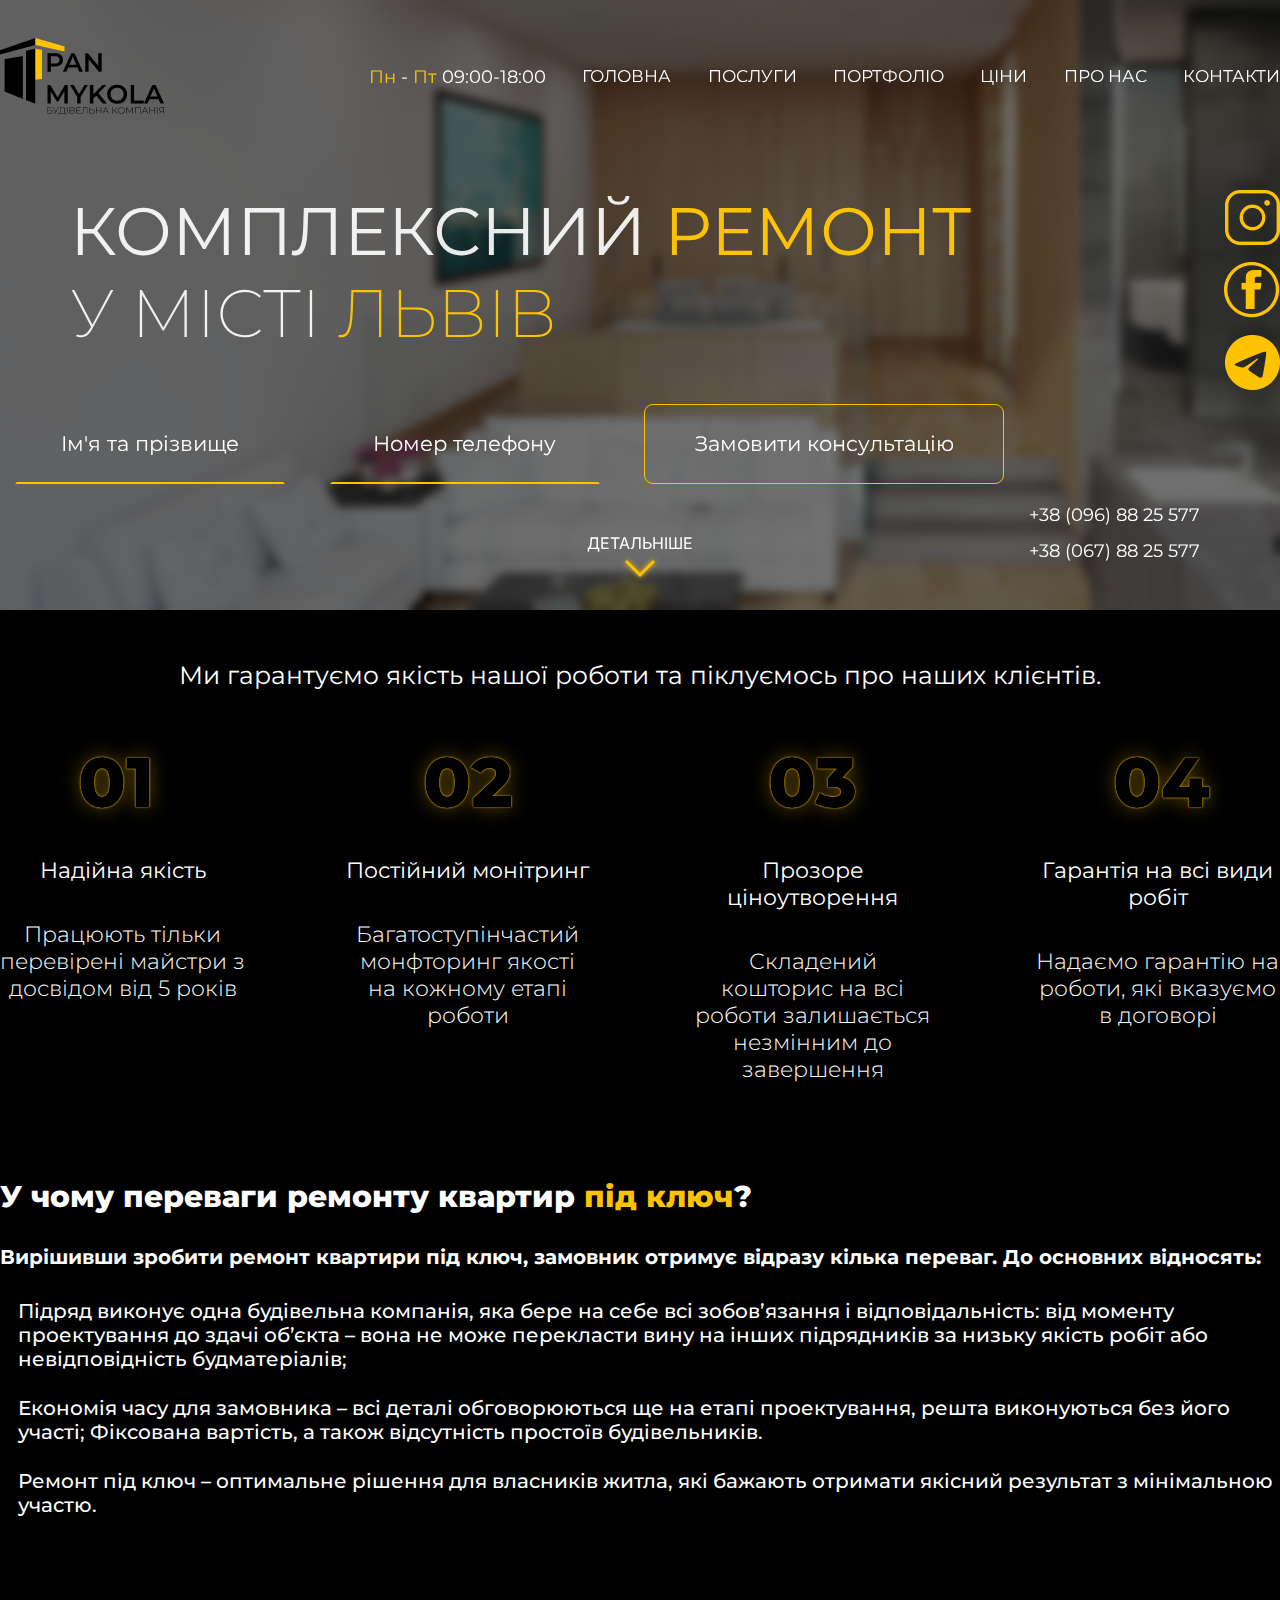
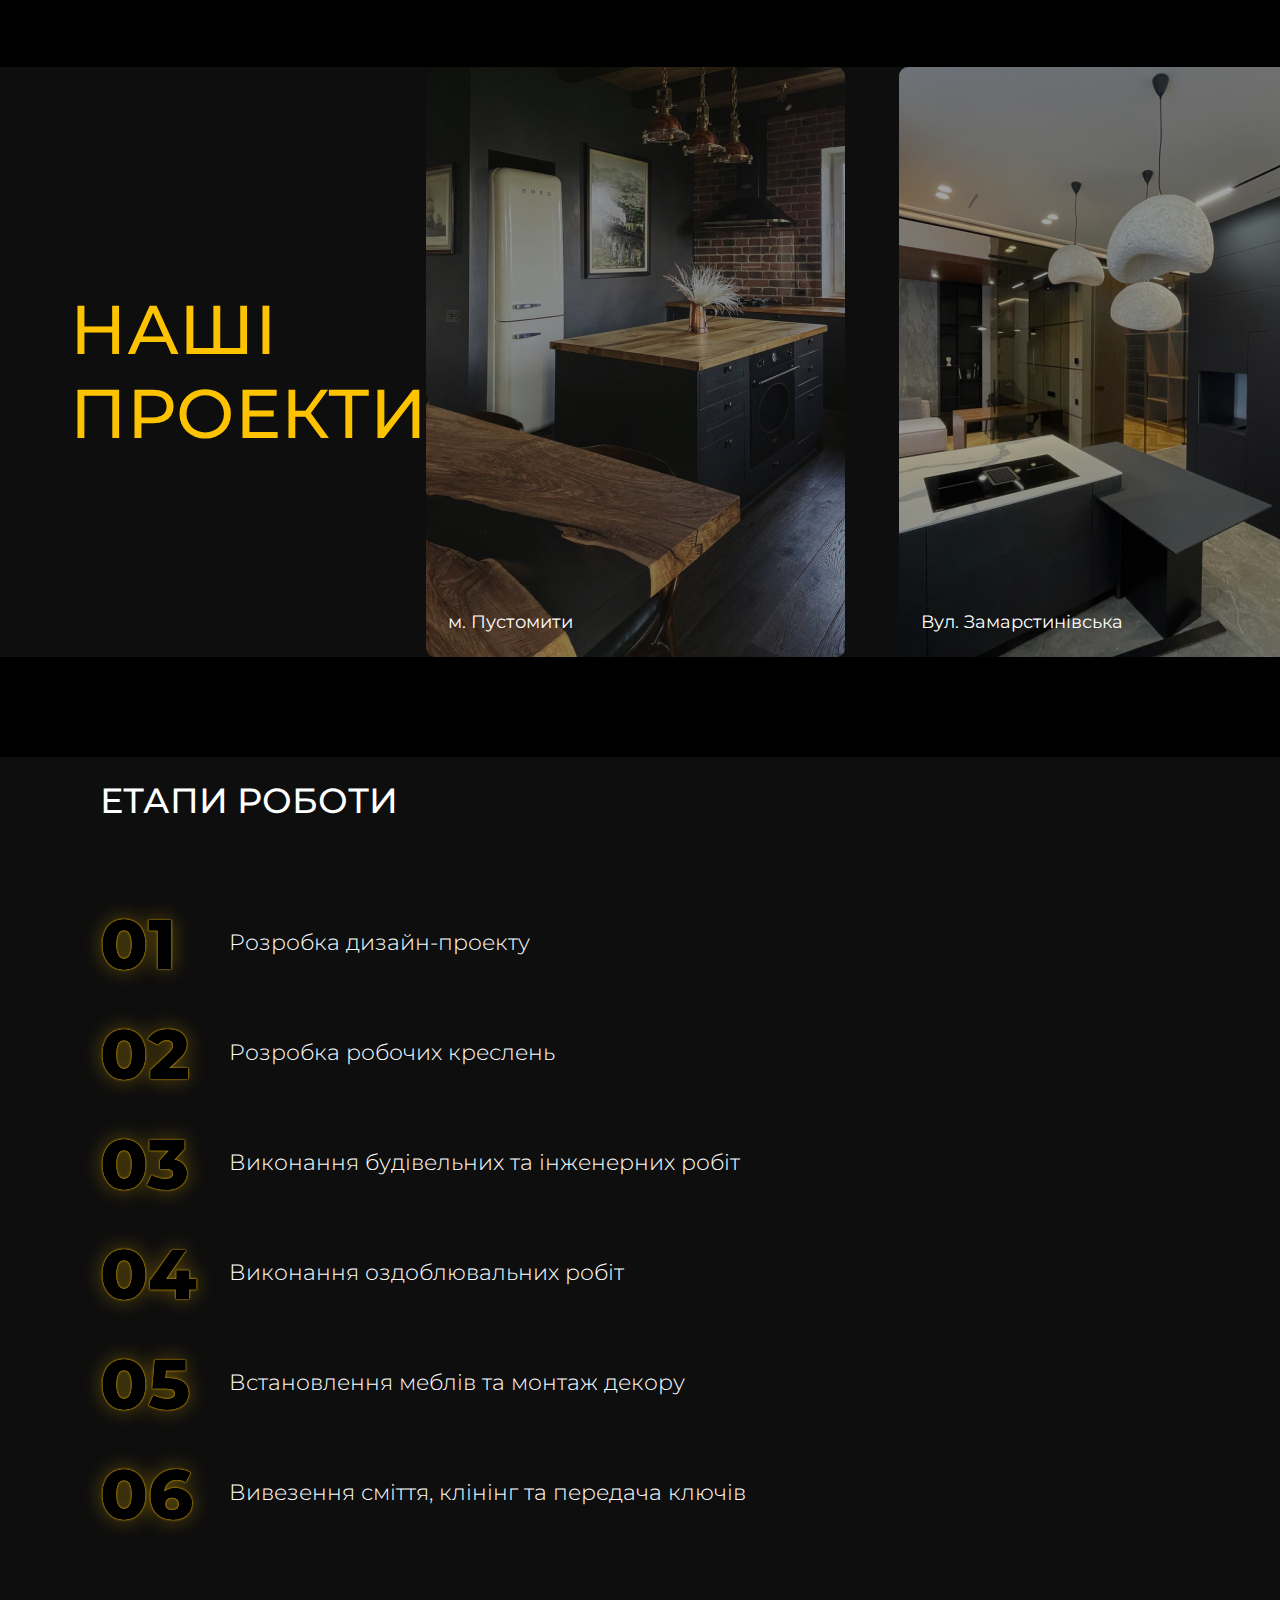
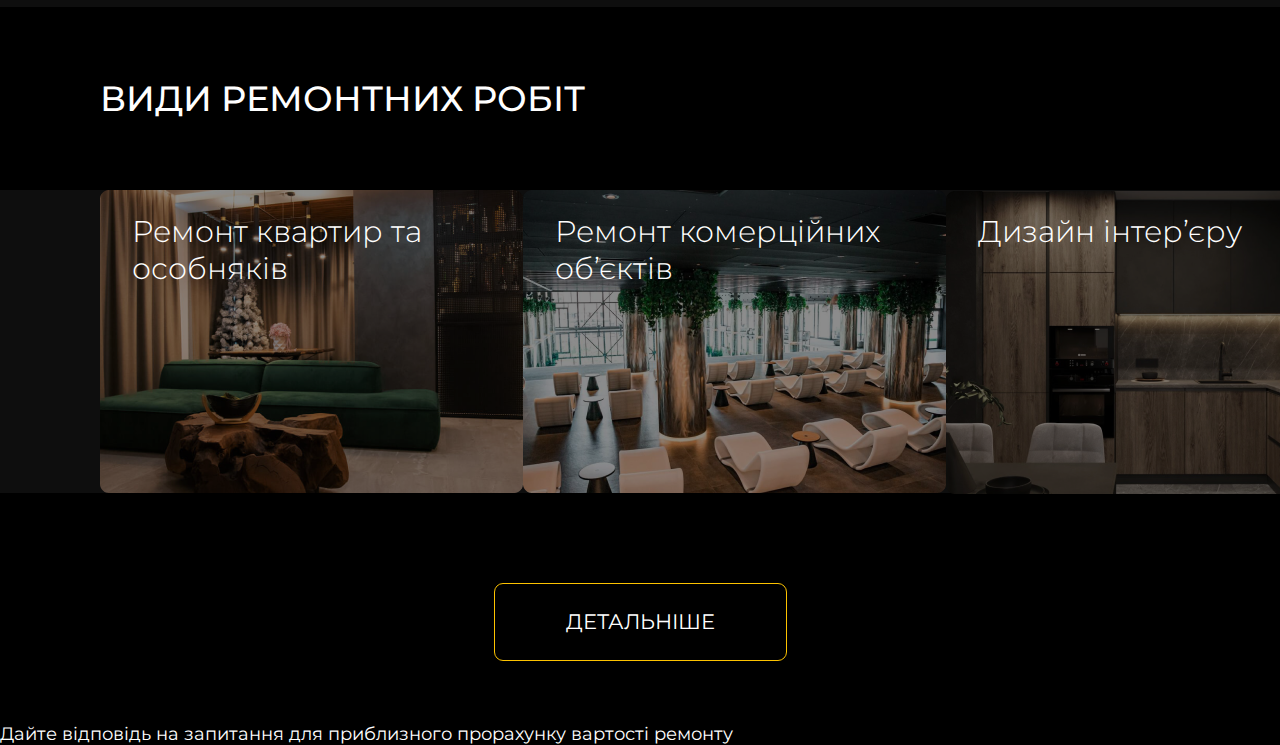
==== index.html @ 2ad30f91 "new" ====
<!DOCTYPE html>
<html lang="uk">

<head>
    <meta charset="UTF-8">
    <meta http-equiv="X-UA-Compatible" content="IE=edge">
    <meta name="viewport" content="width=device-width, initial-scale=1.0">
    <link href="https://fonts.googleapis.com/css2?family=Montserrat:wght@200;300;400;500;700;800&display=swap"
        rel="stylesheet">
    <link href="https://fonts.googleapis.com/css2?family=Inter&display=swap" rel="stylesheet">
    <link rel="stylesheet" href="./css/style.css">
    <title>Комплексний ремонт у місті Львів</title>
</head>

<body>
    <section class="main">
        <section class="bgc">
            <div class="container">
                <div class="navigation">
                    <a href="#"><img src="./img/logo-header.png" alt="Логотип"></a>
                    <nav>
                        <ul class="menu">
                            <li>
                                <span>Пн</span>
                                -
                                <span>Пт</span>
                                09:00-18:00
                            </li>
                            <li><a class="menu__link" href="">ГОЛОВНА</a></li>
                            <li><a class="menu__link" href="">ПОСЛУГИ</a></li>
                            <li><a class="menu__link" href="">ПОРТФОЛІО</a></li>
                            <li><a class="menu__link" href="">ЦІНИ</a></li>
                            <li><a class="menu__link" href="">ПРО НАС</a></li>
                            <li><a class="menu__link" href="">КОНТАКТИ</a></li>
                        </ul>
                    </nav>
                </div>
                <div class="main__content">
                    <div class="content__sidebar">
                        <div class="sidebar__title">
                            <h1><b>КОМПЛЕКСНИЙ <span>РЕМОНТ</span></b> У МІСТІ <span>ЛЬВІВ</span></h1>
                        </div>
                        <div class="sidebar__form">
                            <form action="" method="post">
                                <input type="text" placeholder="Ім'я та прізвище">
                                <input type="text" placeholder="Номер телефону">
                                <button type="submit" class="btn">Замовити консультацію</button>
                            </form>
                        </div>
                    </div>
                    <div class="content__social">
                        <a href=""><img src="./img/inst-header.png" alt="Instagram"></a>
                        <a href=""><img src="./img/facebook-header.png" alt="Facebook"></a>
                        <a href=""><img src="./img/telega-header.png" alt="Telegram"></a>
                    </div>
                </div>
                <div class="main__detail">
                    <p>ДЕТАЛЬНІШЕ</p>
                    <span class="arrow">
                        <img src="./img/arrow.png" alt="">
                    </span>
                </div>
                <div class="main__number">
                    <p>+38 (096) 88 25 577</p>
                    <p>+38 (067) 88 25 577</p>
                </div>
            </div>
        </section>
    </section>
    <div class="black">
        <div class="container">
            <div class="info">
                <div class="info__title">
                    <h4>Ми гарантуємо якість нашої роботи та піклуємось про наших клієнтів.</h4>
                </div>
                <div class="info__sked">
                    <div class="sked__block">
                        <div class="block__num">
                            <p class="num__text">01</p>
                            <span>01</span>
                        </div>
                        <h5 class="block__title">Надійна якість</h5>
                        <p class="block__text">Працюють тільки перевірені майстри з досвідом від 5 років</p>
                    </div>
                    <div class="sked__block">
                        <div class="block__num">
                            <p class="num__text">02</p>
                            <span>02</span>
                        </div>
                        <h5 class="block__title">Постійний монітринг</h5>
                        <p class="block__text">Багатоступінчастий монфторинг якості на кожному етапі роботи</p>
                    </div>
                    <div class="sked__block">
                        <div class="block__num">
                            <p class="num__text">03</p>
                            <span>03</span>
                        </div>
                        <h5 class="block__title">Прозоре ціноутворення</h5>
                        <p class="block__text">Складений кошторис на всі роботи залишається незмінним до завершення</p>
                    </div>
                    <div class="sked__block">
                        <div class="block__num">
                            <p class="num__text">04</p>
                            <span>04</span>
                        </div>
                        <h5 class="block__title">Гарантія на всі види робіт</h5>
                        <p class="block__text">Надаємо гарантію на роботи, які вказуємо в договорі</p>
                    </div>
                </div>
                <div class="info__scroll">
                    <h5 class="scroll__title">У чому переваги ремонту квартир <span>під ключ</span>?</h5>
                    <p class="scroll__sub-title">Вирішивши зробити ремонт квартири під ключ, замовник отримує відразу
                        кілька
                        переваг. До основних відносять:</p>
                    <ul class="scroll__list">
                        <li class="list__string">Підряд виконує одна будівельна компанія, яка бере на себе всі
                            зобов’язання
                            і відповідальність: від моменту проектування до здачі об’єкта – вона не може перекласти вину
                            на
                            інших підрядників за низьку якість робіт або невідповідність будматеріалів;
                        </li>
                        <li class="list__string">Економія часу для замовника – всі деталі обговорюються ще на етапі
                            проектування, решта виконуються без його участі;
                            Фіксована вартість, а також відсутність простоїв будівельників.
                        </li>
                        <li class="list__string">Ремонт під ключ – оптимальне рішення для власників житла, які бажають
                            отримати якісний результат з мінімальною участю.</li>
                    </ul>
                </div>
            </div>
        </div>
    </div>
    <div class="grey">
        <div class="container">
            <div class="row-proj">
                <h1 class="row-proj__title">НАШІ ПРОЕКТИ</h1>
                <div class="row-proj__projects">
                    <a href="#" class="projects__block">
                        <img src="./img/project-main-1.png" alt="">
                        <p>м. Пустомити</p>
                    </a>
                    <a href="#" class="projects__block">
                        <img src="./img/project-main-2.png" alt="">
                        <p>Вул. Замарстинівська</p>
                    </a>
                </div>
                <a href="#">
                    <div class="arrow-info">
                        <div class="arrow-info-top"></div>
                        <div class="arrow-info-bottom"></div>
                    </div>
                </a>
            </div>
        </div>
    </div>
    <div class="stages">
        <div class="container">
            <div class="content">
                <h3 class="content__title">ЕТАПИ РОБОТИ</h3>
                <div class="content__list">
                    <div class="list__block">
                        <div class="block__num">
                            <p class="num__text">01</p>
                            <span>01</span>
                        </div>
                        <div class="block__text">
                            <p>
                                Розробка дизайн-проекту
                            </p>
                        </div>
                    </div>
                    <div class="list__block">
                        <div class="block__num">
                            <p class="num__text">02</p>
                            <span>02</span>
                        </div>
                        <div class="block__text">
                            <p>
                                Розробка робочих креслень
                            </p>
                        </div>
                    </div>
                    <div class="list__block">
                        <div class="block__num">
                            <p class="num__text">03</p>
                            <span>03</span>
                        </div>
                        <div class="block__text">
                            <p>
                                Виконання будівельних та інженерних робіт
                            </p>
                        </div>
                    </div>
                    <div class="list__block">
                        <div class="block__num">
                            <p class="num__text">04</p>
                            <span>04</span>
                        </div>
                        <div class="block__text">
                            <p>
                                Виконання оздоблювальних робіт
                            </p>
                        </div>
                    </div>
                    <div class="list__block">
                        <div class="block__num">
                            <p class="num__text">05</p>
                            <span>05</span>
                        </div>
                        <div class="block__text">
                            <p>
                                Встановлення меблів та монтаж декору
                            </p>
                        </div>
                    </div>
                    <div class="list__block">
                        <div class="block__num">
                            <p class="num__text">06</p>
                            <span>06</span>
                        </div>
                        <div class="block__text">
                            <p>
                                Вивезення сміття, клінінг та передача ключів
                            </p>
                        </div>
                    </div>
                </div>
            </div>
        </div>
    </div>
    <div class="types">
        <div class="container">
            <div class="content">
                <h3 class="content__title">ВИДИ РЕМОНТНИХ РОБІТ</h3>
            </div>
        </div>
        <div class="all">
            <div class="types-grey">
                <div class="container">
                    <div class="blocks">
                        <a href="#" class="blocks__box">
                            <p class="box__text">Ремонт квартир
                                та особняків</p>
                            <img src="./img/kinds-main-1.jpg" alt="" class="box__img">
                        </a>
                        <a href="#" class="blocks__box">
                            <p class="box__text">Ремонт комерційних
                                об’єктів</p>
                            <img src="./img/kinds-main-2.jpg" alt="" class="box__img">
                        </a>
                        <a href="#" class="blocks__box">
                            <p class="box__text">Дизайн інтер’єру</p>
                            <img src="./img/kinds-main-3.jpg" alt="" class="box__img">
                        </a>
                    </div>
                </div>
            </div>
            <button class="types__btn">ДЕТАЛЬНІШЕ</button>
        </div>
    </div>
    <div class="questions">
        <div class="container">
            <h3 class="questions__title">
                Дайте відповідь на запитання для приблизного прорахунку вартості ремонту
            </h3>
            <form action="" method="post">

            </form>
        </div>
    </div>
    <script src="./js/script.js"></script>
</body>

</html>
---- css/style.css ----
/*null*/
* {
	padding: 0;
	margin: 0;
	border: 0;
}

*,
*:before,
*:after {
	-moz-box-sizing: border-box;
	-webkit-box-sizing: border-box;
	box-sizing: border-box;
}

:focus,
:active {
	outline: none;
}

a:focus,
a:active {
	outline: none;
}

nav,
footer,
header,
aside {
	display: block;
}

html,
body {
	color: #6D6D6D;
	height: 100%;
	width: 100%;
	font-family: 'Poppins', sans-serif;
	font-weight: 400;
	font-size: 100%;
	line-height: 1;
	font-size: 18px;
	-ms-text-size-adjust: 100%;
	-moz-text-size-adjust: 100%;
	-webkit-text-size-adjust: 100%;
}

input,
button,
textarea {
	font-family: inherit;
}

input::-ms-clear {
	display: none;
}

button {
	cursor: pointer;
}

button::-moz-focus-inner {
	padding: 0;
	border: 0;
}

a,
a:visited {
	text-decoration: none;
}

a:hover {
	text-decoration: none;
}

ul li {
	list-style: none;
}

img {
	vertical-align: top;
	position: relative;
}

h1,
h2,
h3,
h4,
h5,
h6 {
	font-size: inherit;
	font-weight: 400;
}

/*--------------------*/
body {
	font-family: 'Montserrat', sans-serif;
	color: #fff;
	background-color: #000;
}

a {
	color: #fff;
}

.menu a {
	position: relative;
	-webkit-transition: width 0.5s;
	-o-transition: width 0.5s;
	transition: width 0.5s;
}

.menu a::after {
	content: "";
	display: block;
	position: absolute;
	right: 0;
	bottom: -3px;
	width: 0;
	height: 2px;
	/* Высота линии */
	background-color: white;
	/* Цвет подчеркивания при исчезании линии*/
	-webkit-transition: width 0.5s;
	-o-transition: width 0.5s;
	transition: width 0.5s;
	/* Время эффекта */
}

.menu a:hover:after {
	content: "";
	width: 100%;
	display: block;
	position: absolute;
	left: 0;
	bottom: -3px;
	height: 2px;
	/* Высота линии */
	background-color: #FDC300;
	/* Цвет подчеркивания при появлении линии*/
	-webkit-transition: width 0.5s;
	-o-transition: width 0.5s;
	transition: width 0.5s;
	/* Время эффекта */
}

.menu a:active {
	color: #FDC300;
	-webkit-transition: all 0.1s linear;
	-o-transition: all 0.1s linear;
	transition: all 0.1s linear;
}

.container {
	max-width: 1580px;
	margin: 0 auto;
}

.main {
	background-image: url(../img/main-photo.jpg);
}

.bgc {
	background: rgba(0, 0, 0, 0.52);
	-webkit-backdrop-filter: blur(5px);
	backdrop-filter: blur(5px);
	padding: 38px 0 26px;
}

.navigation {
	display: -webkit-box;
	display: -ms-flexbox;
	display: flex;
	-webkit-box-align: center;
	-ms-flex-align: center;
	align-items: center;
	-webkit-box-pack: justify;
	-ms-flex-pack: justify;
	justify-content: space-between;
}

.navigation nav {
	max-width: 911px;
	width: 100%;
}

.menu {
	display: -webkit-box;
	display: -ms-flexbox;
	display: flex;
	-webkit-box-align: center;
	-ms-flex-align: center;
	align-items: center;
	-webkit-box-pack: justify;
	-ms-flex-pack: justify;
	justify-content: space-between;
	width: 100%;
}

.menu a {
	font-style: normal;
	font-weight: 400;
	font-size: 17px;
	line-height: 21px;
}

li>span {
	color: #FDC300;
}

.main__content {
	display: -webkit-box;
	display: -ms-flexbox;
	display: flex;
	-webkit-box-pack: justify;
	-ms-flex-pack: justify;
	justify-content: space-between;
	margin-top: 75px;
}

.sidebar__title {
	max-width: 919px;
	margin-left: 70px;
}

.sidebar__title h1 {
	font-style: normal;
	font-weight: 200;
	font-size: 67px;
	line-height: 82px;
	color: rgba(255, 255, 255, 0.91);
}

.sidebar__title span {
	color: #FDC300;
}

.content__social {
	display: -webkit-box;
	display: -ms-flexbox;
	display: flex;
	-webkit-box-orient: vertical;
	-webkit-box-direction: normal;
	-ms-flex-direction: column;
	flex-direction: column;
	-webkit-box-align: center;
	-ms-flex-align: center;
	align-items: center;
}

.content__social a {
	margin-bottom: 17px;
}

.content__social a:last-child {
	margin-bottom: 0;
}

.sidebar__form {
	margin-left: 15px;
	max-width: 1000px;
	width: 100%;
	margin-top: 50px;
}

.sidebar__form form {
	display: -webkit-box;
	display: -ms-flexbox;
	display: flex;
	-webkit-box-pack: justify;
	-ms-flex-pack: justify;
	justify-content: space-between;
	width: 100%;
}

.sidebar__form input {
	font-style: normal;
	font-weight: 400;
	font-size: 21px;
	line-height: 26px;
	text-align: center;
	background-color: transparent;
	border-top: 2px solid transparent;
	border-right: 2px solid transparent;
	border-left: 2px solid transparent;
	border-bottom: 2px solid #FDC300;
	padding: 15px 0;
	width: 100%;
	max-width: 270px;
	color: #fff;
	-webkit-transition: all 0.3s linear;
	-o-transition: all 0.3s linear;
	transition: all 0.3s linear;
}

.sidebar__form input:hover {
	transition: all 0.3s linear;
	border-radius: 9px;
	background-color: rgba(0, 0, 0, 0.168);
	color: rgb(255, 255, 255);
}

.sidebar__form input:focus {
	/* border-top: 2px solid #FDC300;
	border-right: 2px solid #FDC300;
	border-left: 2px solid #FDC300; */
	-webkit-transition: all 0.3s linear;
	-o-transition: all 0.3s linear;
	transition: all 0.3s linear;
	border-radius: 9px;
	background-color: rgba(0, 0, 0, 0.334);
	color: rgb(255, 255, 255);
}

.sidebar__form input:focus::placeholder {
	color: rgba(255, 255, 255, 0.542);
	-webkit-transition: all 0.3s linear;
	-o-transition: all 0.3s linear;
	transition: all 0.3s linear;
}

.sidebar__form input::-webkit-input-placeholder {
	color: #fff;
	font-style: normal;
	font-weight: 400;
	font-size: 21px;
	line-height: 26px;
	-webkit-transition: all 0.3s linear;
	transition: all 0.3s linear;
}

.sidebar__form input::-moz-placeholder {
	color: #fff;
	font-style: normal;
	font-weight: 400;
	font-size: 21px;
	line-height: 26px;
	-moz-transition: all 0.3s linear;
	transition: all 0.3s linear;
}

.sidebar__form input:-ms-input-placeholder {
	color: #fff;
	font-style: normal;
	font-weight: 400;
	font-size: 21px;
	line-height: 26px;
	-ms-transition: all 0.3s linear;
	transition: all 0.3s linear;
}

.sidebar__form input::-ms-input-placeholder {
	color: #fff;
	font-style: normal;
	font-weight: 400;
	font-size: 21px;
	line-height: 26px;
	-ms-transition: all 0.3s linear;
	transition: all 0.3s linear;
}

.sidebar__form input::placeholder {
	color: #fff;
	font-style: normal;
	font-weight: 400;
	font-size: 21px;
	line-height: 26px;
	-webkit-transition: all 0.3s linear;
	-o-transition: all 0.3s linear;
	transition: all 0.3s linear;
}

.sidebar__form .btn {
	-webkit-transition: all 0.3s linear;
	-o-transition: all 0.3s linear;
	transition: all 0.3s linear;
	background-color: transparent;
	border: 1px solid #FDC300;
	border-radius: 9px;
	color: #fff;
	font-style: normal;
	font-weight: 400;
	font-size: 21px;
	line-height: 26px;
	height: 80px;
	width: 360px;
}

.sidebar__form .btn:hover {
	-webkit-transition: all 0.3s linear;
	-o-transition: all 0.3s linear;
	transition: all 0.3s linear;
	border: 2px solid #FDC300;
	-webkit-box-shadow: inset 0px 0px 10px 0px #FDC300;
	box-shadow: inset 0px 0px 10px 0px #FDC300;
}

.sidebar__form .btn:active {
	-webkit-transition: all 0.3s linear;
	-o-transition: all 0.3s linear;
	transition: all 0.3s linear;
	border: 0px solid #FDC300;
	background-color: #FDC300;
}

.main__detail {
	display: -webkit-box;
	display: -ms-flexbox;
	display: flex;
	-webkit-box-orient: vertical;
	-webkit-box-direction: normal;
	-ms-flex-direction: column;
	flex-direction: column;
	-webkit-box-align: center;
	-ms-flex-align: center;
	align-items: center;
	-webkit-box-pack: center;
	-ms-flex-pack: center;
	justify-content: center;
	margin-top: 50px;
}

.main__detail p {
	font-family: 'Inter';
	font-style: normal;
	font-weight: 400;
	font-size: 16px;
	line-height: 19px;
}

.main__number {
	position: absolute;
	right: 80px;
	bottom: 50px;
}

.main__number p:first-child {
	margin-bottom: 18px;
}

.info {
	display: flex;
	flex-direction: column;
	align-items: center;
	margin-top: 50px;
}

.info__title {
	font-style: normal;
	font-weight: 500;
	font-size: 25px;
	line-height: 30px;
}

.info__sked {
	display: grid;
	grid-template-columns: repeat(4, 1fr);
	grid-column-gap: 100px;
	grid-row-gap: 0px;
	margin-top: 50px;
	margin-bottom: 95px;
}

.sked__block {
	display: flex;
	flex-direction: column;
	align-items: center;
}

.block__num {
	margin-bottom: 37px;
	max-height: 80px;
}

.num__text {
	position: relative;
	font-style: normal;
	font-weight: 800;
	font-size: 70px;
	line-height: 85px;
	color: #000;
	text-shadow: 0px 0px 20px #fdc20058;
	z-index: 1;
}

.block__num span {
	position: relative;
	bottom: 85px;
	font-style: normal;
	font-weight: 800;
	font-size: 70px;
	line-height: 85px;
	color: #FDC300;
	text-shadow: 0px 0px 2px #fdc200;
}

.block__title {
	font-style: normal;
	font-weight: 400;
	font-size: 22px;
	line-height: 27px;
	text-align: center;
	margin-bottom: 37px;
}

.block__text {
	font-style: normal;
	font-weight: 300;
	font-size: 22px;
	line-height: 27px;
	text-align: center;
}

.info__scroll {
	max-width: 1300px;
}

.scroll__title {
	font-style: normal;
	font-weight: 800;
	font-size: 30px;
	line-height: 37px;
	margin-bottom: 30px;
}

.scroll__title span {
	color: #FDC300;
}

.scroll__sub-title {
	font-style: normal;
	font-weight: 700;
	font-size: 20px;
	line-height: 24px;
	margin-bottom: 30px;
}

.list__string {
	display: list-item;
	list-style-image: url(../img/li.png);
	padding-inline-start: 18px;
	font-style: normal;
	font-weight: 500;
	font-size: 20px;
	line-height: 24px;
	margin-bottom: 25px;
}

.grey {
	position: relative;
	background-color: #0E0E0E;
	height: 100%;
	max-height: 590px;
	margin-top: 125px;
}

.row-proj {
	display: flex;
	align-items: center;
	justify-content: space-around;
}

.row-proj__title {
	font-style: normal;
	font-weight: 500;
	font-size: 69px;
	line-height: 84px;
	color: #FDC300;
	max-width: 356px;
	margin-left: 70px;
}

.row-proj__projects {
	display: flex;
}

.projects__block:first-child {
	margin-right: 54px;
}

.projects__block img {
	position: relative;
}

.projects__block:last-child img {
	border-radius: 9px;
}

.projects__block p {
	position: relative;
	top: -44px;
	left: 22px;
	z-index: 1;
}

.projects__block {
	-webkit-transition: all 0.3s ease;
	-moz-transition: all 0.3s ease;
	-o-transition: all 0.3s ease;
	transition: all 0.3s ease;

}

.projects__block:hover {
	position: relative;
	-webkit-transform: scale(0.98);
	-ms-transform: scale(0.98);
	transform: scale(0.98);
	-webkit-transition: all 0.3s ease;
	-moz-transition: all 0.3s ease;
	-o-transition: all 0.3s ease;
	transition: all 0.3s ease;
}

.arrow-info {
	cursor: pointer;
	height: 120px;
	width: 80px;
	position: relative;
}

.arrow-info-top,
.arrow-info-bottom {
	background: #FDC300;
	height: 5px;
	left: 0px;
	position: absolute;
	top: 60px;
	width: 55px;
}

.arrow-info-top {
	top: 61px;
}

.arrow-info-top {
	transform: rotate(45deg);
	transform-origin: bottom right;
}

.arrow-info-bottom {
	transform: rotate(-45deg);
	transform-origin: top right;
}

.arrow-info-top::after,
.arrow-info-bottom::after {
	background: #000;
	content: '';
	height: 100%;
	position: absolute;
	top: 0;
	transition: all 0.15s;
}

.arrow-info-top::after {
	left: 100%;
	right: 0;
	transition-delay: 0s;
}

.arrow-info-bottom::after {
	left: 0;
	right: 100%;
	transition-delay: 0.15s;
}

.arrow-info:hover .arrow-info-top::after {
	left: 0;
	transition-delay: 0.15s;
}

.arrow-info:hover .arrow-info-bottom::after {
	right: 0;
	transition-delay: 0s;
}

.stages {
	background-color: #0E0E0E;
	margin-top: 100px;
}

.content {
	padding: 22px 100px 45px
}

.content__title {
	font-style: normal;
	font-weight: 500;
	font-size: 35px;
	line-height: 43px;
}

.content__list {
	margin-top: 80px;
}

.list__block {
	display: flex;
	align-items: center;
	margin-bottom: 30px;
}

.list__block .block__num {
	margin-bottom: 0;
	margin-right: 40px;
}

.block__num {
	width: 100%;
	max-width: 89px;
}
.types{
	margin-bottom: 64px;
}
.types .content {
	padding-bottom: 0;
	padding-top: 0;
	margin-top: 70px;
}

.types-grey {
	background-color: #0E0E0E;
	max-height: 303px;
	margin-bottom: 90px;
}

.blocks {
	display: flex;
	justify-content: space-between;
	margin: 70px 100px 90px;
}

.box__text {
	position: relative;
	z-index: 1;
	top: 23px;
	left: 32px;
	font-style: normal;
	font-weight: 300;
	font-size: 30px;
	line-height: 37px;
	max-width: 326px;
	text-align: start;
}

.box__img {
	bottom: 74px;
}
.blocks__box{
	-webkit-transition: all 0.3s ease;
	-moz-transition: all 0.3s ease;
	-o-transition: all 0.3s ease;
	transition: all 0.3s ease;
}
.blocks__box:hover{
	position: relative;
	-webkit-transform: scale(0.98);
	-ms-transform: scale(0.98);
	transform: scale(0.98);
	-webkit-transition: all 0.3s ease;
	-moz-transition: all 0.3s ease;
	-o-transition: all 0.3s ease;
	transition: all 0.3s ease;
}
.blocks__box:last-child .box__img {
	position: relative;
	bottom: 36px;
}
.all{
	text-align: center;
}
.types__btn {
	-webkit-transition: all 0.3s linear;
	-o-transition: all 0.3s linear;
	transition: all 0.3s linear;
	border: 1px solid #FDC300;
	border-radius: 9px;
	background-color: transparent;
	color: #fff;
	font-style: normal;
	font-weight: 400;
	font-size: 21px;
	line-height: 26px;
	padding: 25px 71px;
	margin: 0 auto;
	text-align: center;
    text-decoration: none;
}
.types__btn:hover{
	-webkit-transition: all 0.3s linear;
	-o-transition: all 0.3s linear;
	transition: all 0.3s linear;
	border: 1px solid #FDC300;
	-webkit-box-shadow: inset 0px 0px 10px 0px #FDC300;
	box-shadow: inset 0px 0px 10px 0px #FDC300;
}
.types__btn:active {
	-webkit-transition: all 0.3s linear;
	-o-transition: all 0.3s linear;
	transition: all 0.3s linear;
	border: 1px solid #FDC300;
	background-color: #FDC300;
}
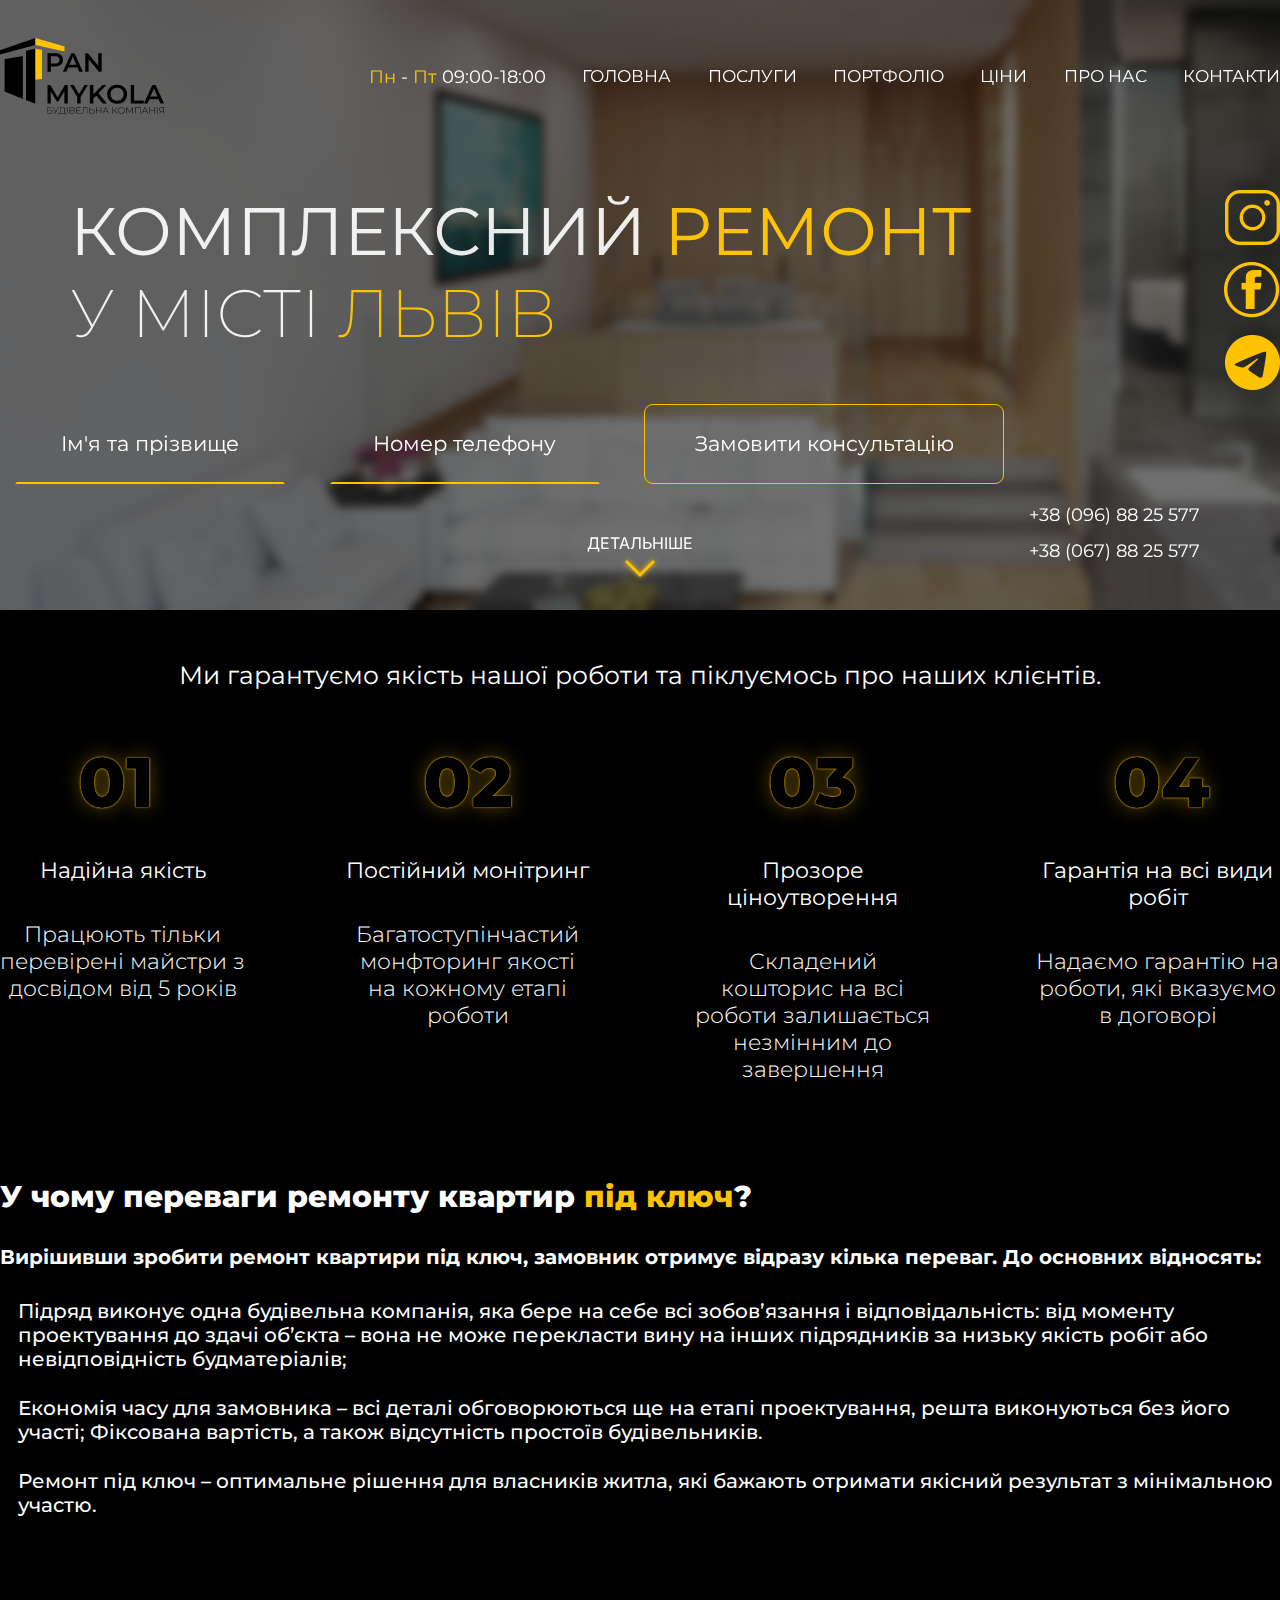
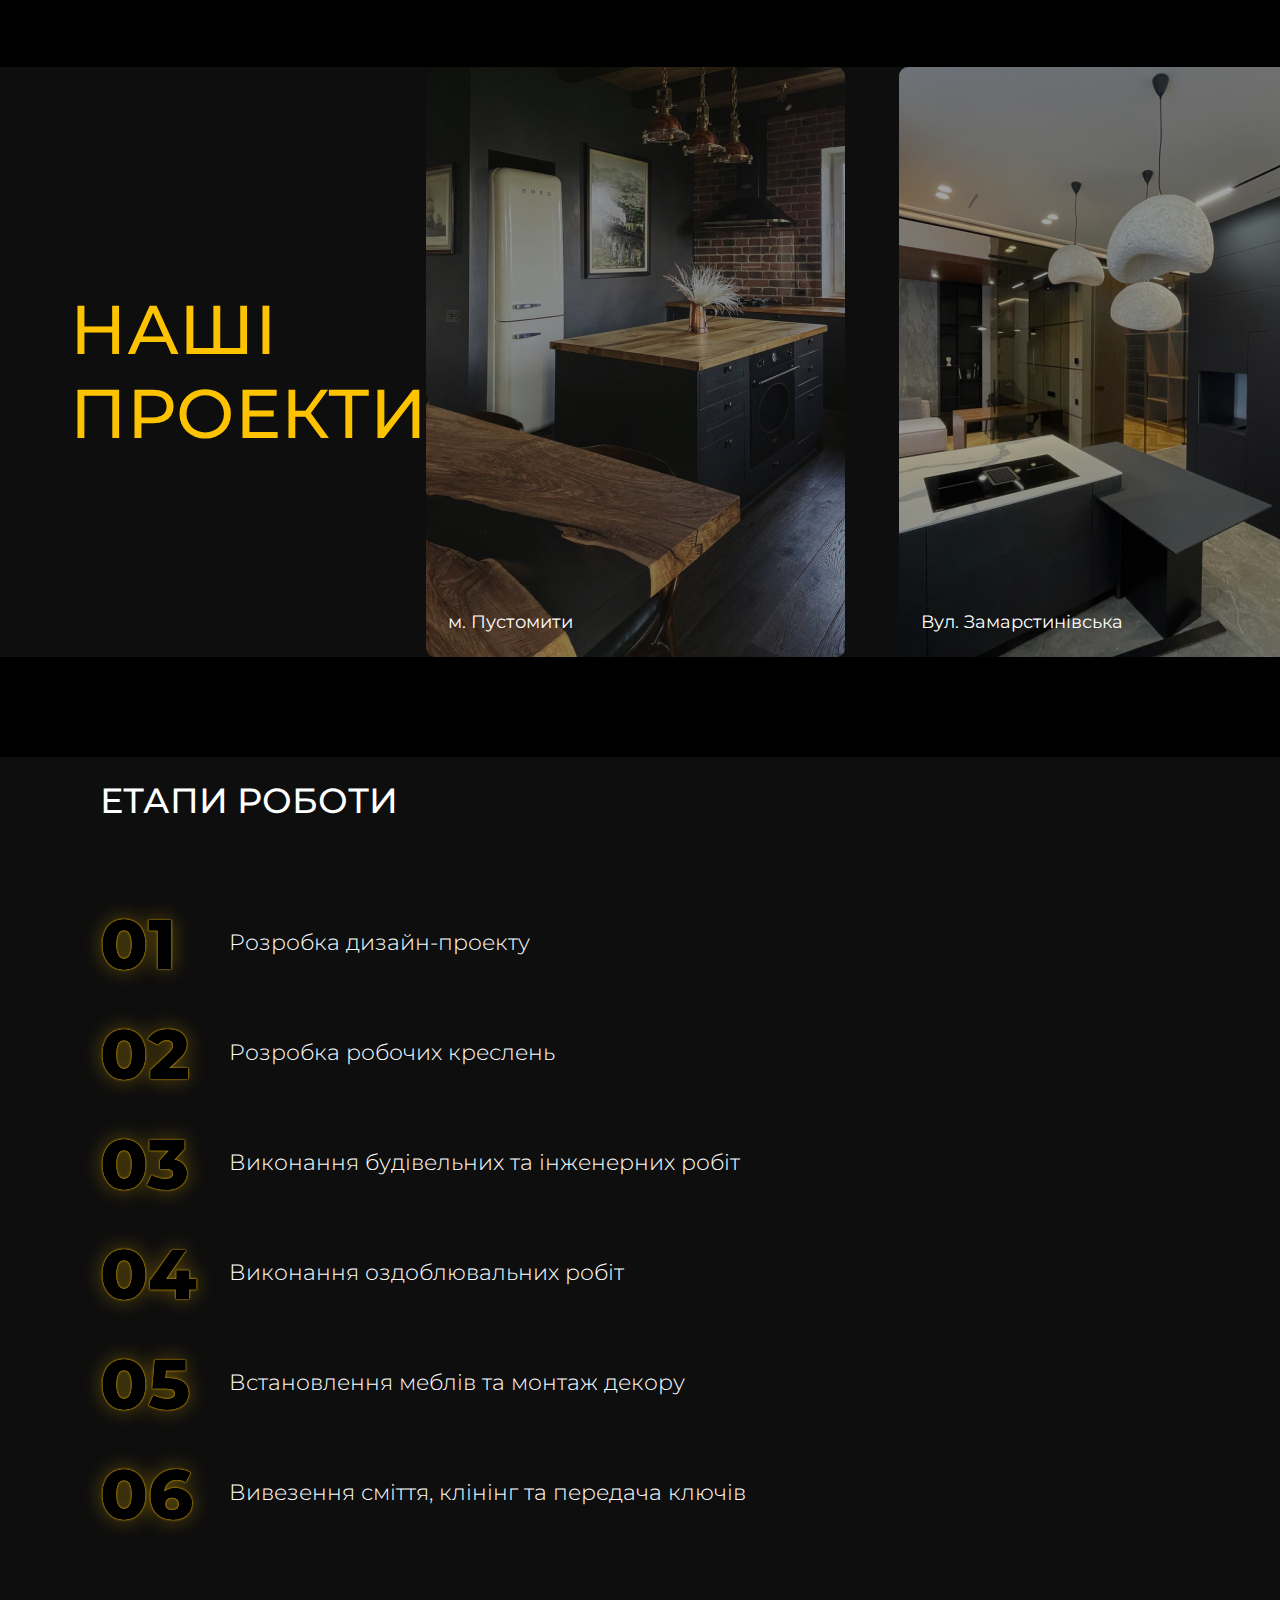
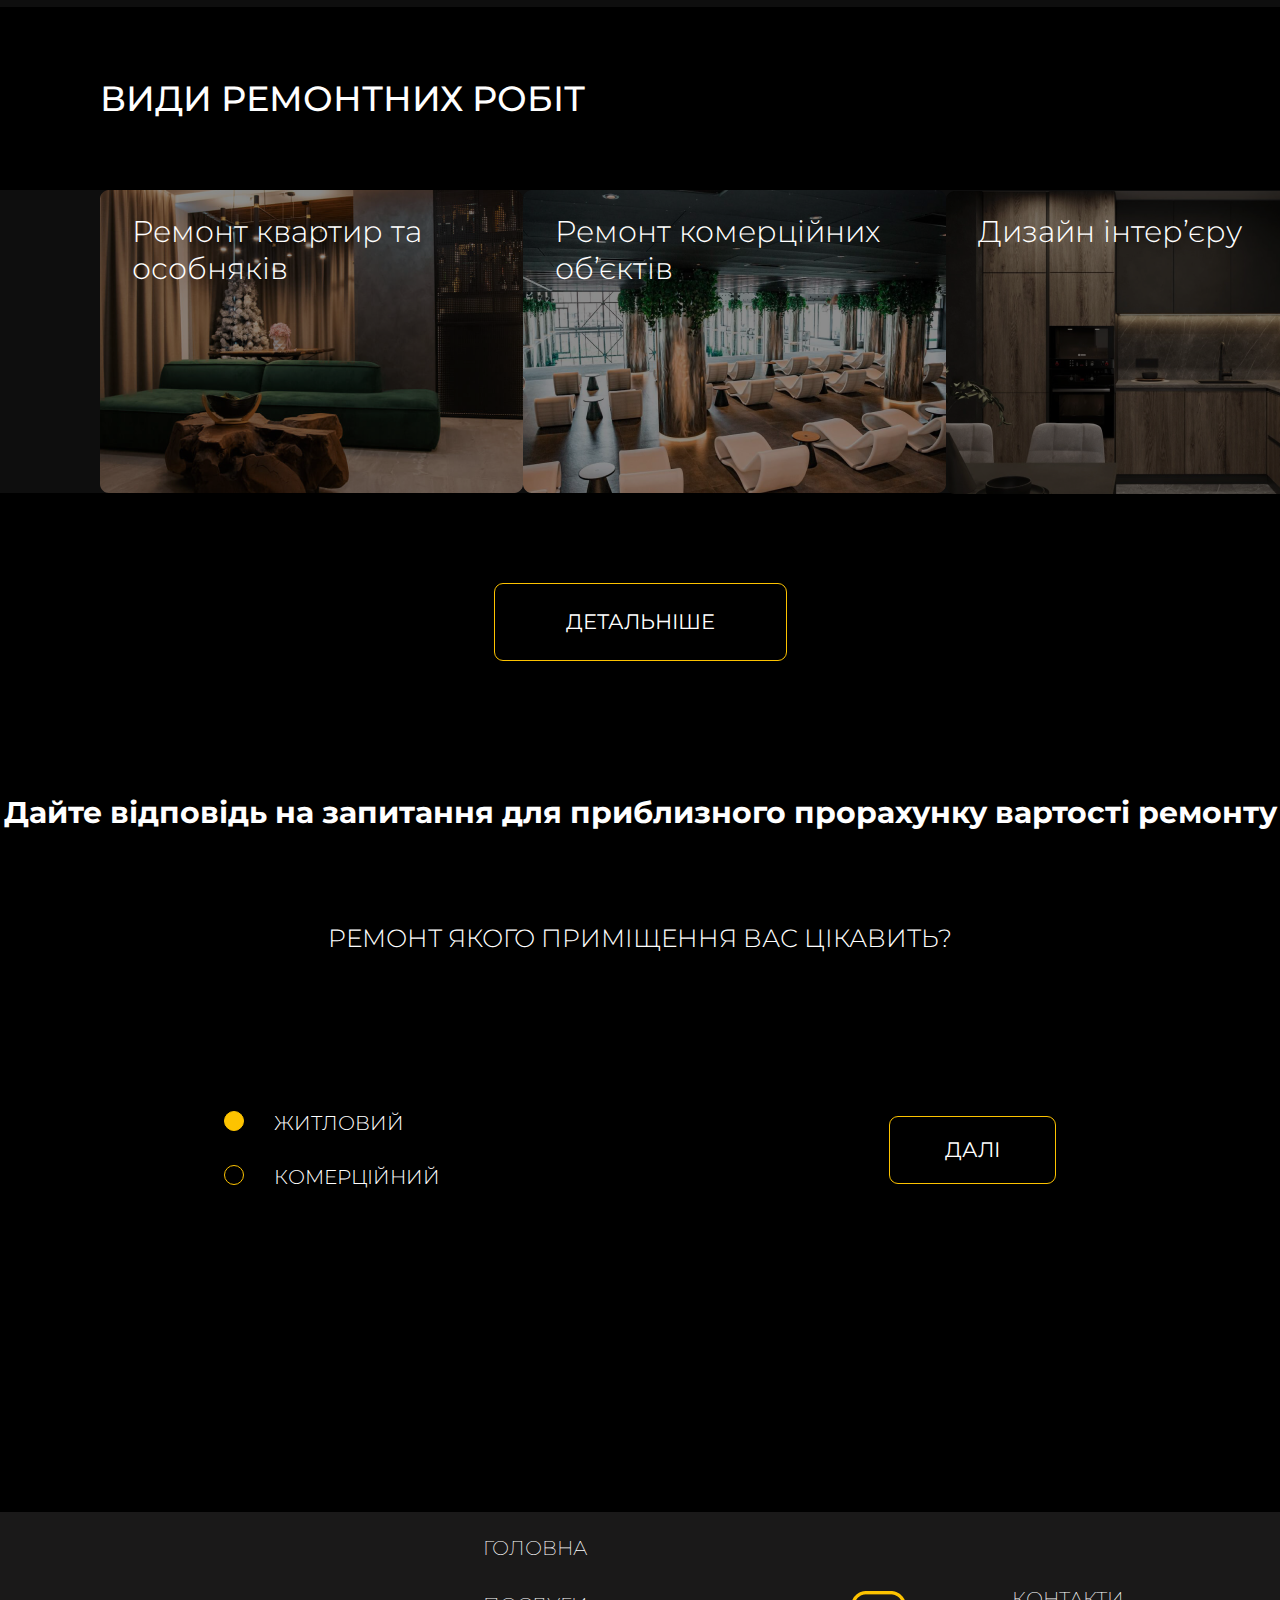
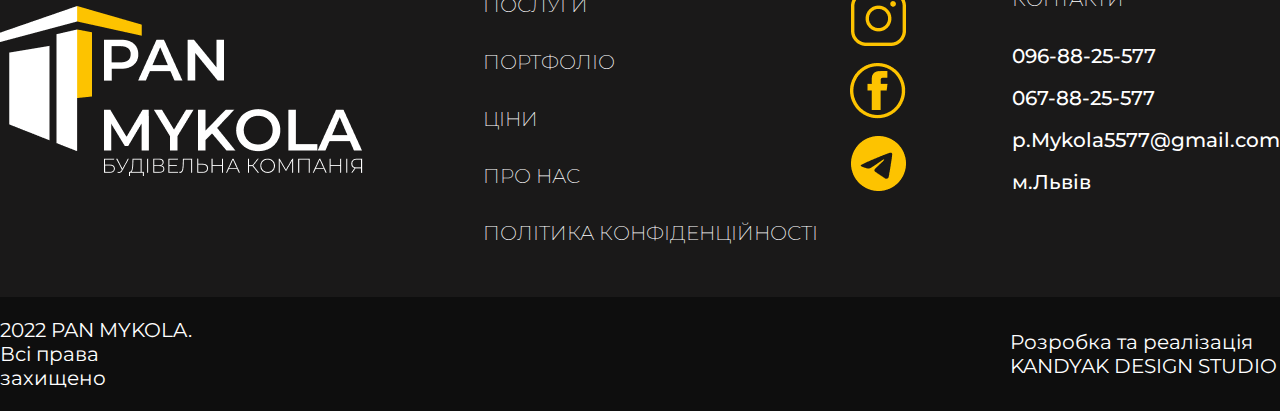
==== commit 0a5792a8: "new" ====
--- a/index.html
+++ b/index.html
@@ -263,9 +263,76 @@
             <h3 class="questions__title">
                 Дайте відповідь на запитання для приблизного прорахунку вартості ремонту
             </h3>
-            <form action="" method="post">
+            <form class="questions__form" action="" method="post">
+                <h4 class="form__title">РЕМОНТ ЯКОГО ПРИМІЩЕННЯ ВАС ЦІКАВИТЬ?</h4>
+                <div class="form__content">
+                    <div class="from__control-group">
+                        <label class="control control-radio">
+                            ЖИТЛОВИЙ
+                            <input type="radio" name="radio" checked="checked" />
+                            <div class="control_indicator"></div>
+                        </label>
+                        <label class="control control-radio">
+                            КОМЕРЦІЙНИЙ
+                            <input type="radio" name="radio" />
+                            <div class="control_indicator"></div>
+                        </label>
+                    </div>
+                    <button class="form__btn" onclick="">ДАЛІ</button>
+                </div>
+
 
             </form>
+        </div>
+    </div>
+    <footer>
+        <div class="container">
+            <div class="footer">
+                <div class="footer__box">
+                    <img src="./img/logo-footer.png" alt="" class="box__logo">
+                    <div class="box__menu">
+                        <ul>
+                            
+                            <li class="menu__links"><a href="">ГОЛОВНА</a></li>
+                            <li class="menu__links"><a href="">ПОСЛУГИ</a></li>
+                            <li class="menu__links"><a href="">ПОРТФОЛІО</a></li>
+                            <li class="menu__links"><a href="">ЦІНИ</a></li>
+                            <li class="menu__links"><a href="">ПРО НАС</a></li>
+                            <li class="menu__links"><a href="">ПОЛІТИКА КОНФІДЕНЦІЙНОСТІ</a></li>
+                        </ul>
+                    </div>
+                </div>
+                <div class="footer__box">
+                    <div class="box__social">
+                        <a href="" class="social__link"><img src="./img/inst-header.png" alt=""></a>
+                        <a href="" class="social__link"><img src="./img/facebook-header.png" alt=""></a>
+                        <a href="" class="social__link"><img src="./img/telega-header.png" alt=""></a>
+                    </div>
+                    <div class="box__contacts">
+                        <p class="contacts__title">КОНТАКТИ</p>
+                        <ul class="contacts__strings">
+                            <li class="string">096-88-25-577</li>
+                            <li class="string">067-88-25-577</li>
+                            <li class="string">p.Mykola5577@gmail.com</li>
+                            <li class="string">м.Львів</li>
+                        </ul>
+                    </div>
+                </div>
+            </div>
+        </div>
+    </footer>
+    <div class="copyright">
+        <div class="container">
+            <div class="copyright__text">
+                <p>
+                    2022 PAN MYKOLA.
+                    Всі права захищено
+                </p>
+                <p>
+                    Розробка та реалізація
+                    <a href="https://t.me/kandyak_design">KANDYAK DESIGN STUDIO</a>
+                </p>
+            </div>
         </div>
     </div>
     <script src="./js/script.js"></script>
--- a/css/style.css
+++ b/css/style.css
@@ -154,6 +154,7 @@
 .container {
 	max-width: 1580px;
 	margin: 0 auto;
+	height: auto;
 }
 
 .main {
@@ -710,9 +711,11 @@
 	width: 100%;
 	max-width: 89px;
 }
-.types{
+
+.types {
 	margin-bottom: 64px;
 }
+
 .types .content {
 	padding-bottom: 0;
 	padding-top: 0;
@@ -747,13 +750,15 @@
 .box__img {
 	bottom: 74px;
 }
-.blocks__box{
+
+.blocks__box {
 	-webkit-transition: all 0.3s ease;
 	-moz-transition: all 0.3s ease;
 	-o-transition: all 0.3s ease;
 	transition: all 0.3s ease;
 }
-.blocks__box:hover{
+
+.blocks__box:hover {
 	position: relative;
 	-webkit-transform: scale(0.98);
 	-ms-transform: scale(0.98);
@@ -763,13 +768,16 @@
 	-o-transition: all 0.3s ease;
 	transition: all 0.3s ease;
 }
+
 .blocks__box:last-child .box__img {
 	position: relative;
 	bottom: 36px;
 }
-.all{
+
+.all {
 	text-align: center;
 }
+
 .types__btn {
 	-webkit-transition: all 0.3s linear;
 	-o-transition: all 0.3s linear;
@@ -785,9 +793,10 @@
 	padding: 25px 71px;
 	margin: 0 auto;
 	text-align: center;
-    text-decoration: none;
-}
-.types__btn:hover{
+	text-decoration: none;
+}
+
+.types__btn:hover {
 	-webkit-transition: all 0.3s linear;
 	-o-transition: all 0.3s linear;
 	transition: all 0.3s linear;
@@ -795,10 +804,351 @@
 	-webkit-box-shadow: inset 0px 0px 10px 0px #FDC300;
 	box-shadow: inset 0px 0px 10px 0px #FDC300;
 }
+
 .types__btn:active {
 	-webkit-transition: all 0.3s linear;
 	-o-transition: all 0.3s linear;
 	transition: all 0.3s linear;
 	border: 1px solid #FDC300;
 	background-color: #FDC300;
+}
+
+.control {
+	display: block;
+	position: relative;
+	padding-left: 50px;
+	margin-bottom: 30px;
+	padding-top: 0px;
+	cursor: pointer;
+	font-style: normal;
+	font-weight: 300;
+	font-size: 20px;
+	line-height: 24px;
+}
+
+.control input {
+	position: absolute;
+	z-index: -1;
+	opacity: 0;
+}
+
+.control_indicator {
+	position: absolute;
+	top: 0px;
+	left: 0;
+	height: 20px;
+	width: 20px;
+	border: 1px solid #FDC300;
+	border-radius: undefinedpx;
+}
+
+.control:hover input~.control_indicator,
+.control input:focus~.control_indicator {
+	background: #ffdf71;
+}
+
+.control input:checked~.control_indicator {
+	background: #FDC300;
+}
+
+.control:hover input:not([disabled]):checked~.control_indicator,
+.control input:checked:focus~.control_indicator {
+	background: #FDC300;
+}
+
+.control input:disabled~.control_indicator {
+	background: #e6e6e6;
+	opacity: 0.6;
+	pointer-events: none;
+}
+
+.control_indicator:after {
+	box-sizing: unset;
+	content: '';
+	position: absolute;
+	display: none;
+}
+
+.control input:checked~.control_indicator:after {
+	display: block;
+}
+
+.control-radio .control_indicator {
+	border-radius: 50%;
+}
+
+.control-radio .control_indicator:after {
+	left: 7px;
+	top: 6px;
+	height: 0px;
+	width: 0px;
+	border-radius: 50%;
+	background: #ffffff;
+	transition: background 250ms;
+}
+
+.control-radio input:disabled~.control_indicator:after {
+	background: #7b7b7b;
+}
+
+.control-radio .control_indicator::before {
+	content: '';
+	display: block;
+	position: absolute;
+	left: 0;
+	top: 0;
+	width: 0rem;
+	height: 0rem;
+	margin-left: -3rem;
+	margin-top: -3rem;
+	background: #ffc500;
+	border-radius: 0rem;
+	opacity: 0;
+	z-index: 99999;
+	transform: scale(0);
+}
+
+@keyframes s-ripple {
+	0% {
+		opacity: 0;
+		transform: scale(0);
+	}
+
+	20% {
+		transform: scale(1);
+	}
+
+	100% {
+		opacity: 0.01;
+		transform: scale(1);
+	}
+}
+
+@keyframes s-ripple-dup {
+	0% {
+		transform: scale(0);
+	}
+
+	30% {
+		transform: scale(1);
+	}
+
+	60% {
+		transform: scale(1);
+	}
+
+	100% {
+		opacity: 0;
+		transform: scale(1);
+	}
+}
+
+.control-radio input+.control_indicator::before {
+	animation: s-ripple 250ms ease-out;
+}
+
+.control-radio input:checked+.control_indicator::before {
+	animation-name: s-ripple-dup;
+}
+
+.control:last-child {
+	margin-bottom: 0;
+}
+
+.form__btn {
+	-webkit-transition: all 0.3s linear;
+	-o-transition: all 0.3s linear;
+	transition: all 0.3s linear;
+	background-color: transparent;
+	border: 1px solid #FDC300;
+	border-radius: 9px;
+	color: #fff;
+	font-style: normal;
+	font-weight: 400;
+	font-size: 21px;
+	line-height: 26px;
+	padding: 20px 55px;
+}
+
+.form__btn:hover {
+	-webkit-transition: all 0.3s linear;
+	-o-transition: all 0.3s linear;
+	transition: all 0.3s linear;
+	border: 1px solid #FDC300;
+	-webkit-box-shadow: inset 0px 0px 10px 0px #FDC300;
+	box-shadow: inset 0px 0px 10px 0px #FDC300;
+}
+
+.form__btn:active {
+	-webkit-transition: all 0.3s linear;
+	-o-transition: all 0.3s linear;
+	transition: all 0.3s linear;
+	border: 0px solid #FDC300;
+	background-color: #FDC300;
+}
+
+.questions {
+	margin-top: 133px;
+	margin-bottom: 323px;
+}
+
+.questions__title {
+	text-align: center;
+	font-style: normal;
+	font-weight: 700;
+	font-size: 30px;
+	line-height: 37px;
+}
+
+.form__title {
+	font-style: normal;
+	font-weight: 300;
+	font-size: 25px;
+	line-height: 30px;
+	margin-bottom: 158px;
+}
+
+.questions__form {
+	display: flex;
+	flex-direction: column;
+	align-items: center;
+	width: 100%;
+	margin-top: 92px;
+}
+
+.form__content {
+	display: flex;
+	justify-content: space-around;
+	align-items: center;
+	width: 100%;
+}
+
+footer {
+	background: #1A1919;
+	height: 100%;
+	max-height: 385px;
+	padding: 24px 0 52px;
+}
+
+.footer {
+	display: flex;
+	justify-content: space-between;
+	align-items: center;
+	height: 100%;
+}
+
+.footer__box {
+	display: flex;
+	justify-content: space-between;
+	align-items: center;
+	height: 100%;
+	width: 100%;
+	max-width: 818px;
+}
+
+.footer__box:last-child {
+	max-width: 430px;
+}
+
+.box__menu {
+	height: 100%;
+	max-height: 309px;
+}
+
+.box__menu li {
+	font-style: normal;
+	font-weight: 200;
+	font-size: 20px;
+	line-height: 24px;
+}
+
+.menu__links {
+	margin-bottom: 33px;
+}
+.menu__links a{
+	-webkit-transition: all 0.2s linear;
+	-o-transition: all 0.2s linear;
+	transition: all 0.2s linear;
+}
+.menu__links a:hover{
+	text-shadow: 1px 1px 3px rgb(255, 255, 255);
+	-webkit-transition: all 0.2s linear;
+	-o-transition: all 0.2s linear;
+	transition: all 0.2s linear;
+}
+
+.menu__links:last-child {
+	margin-bottom: 0;
+}
+
+.box__social {
+	display: flex;
+	justify-content: space-between;
+	align-items: center;
+	flex-direction: column;
+}
+
+.social__link {
+	margin-bottom: 17px;
+}
+
+.social__link:last-child {
+	margin-bottom: 0;
+}
+
+.contacts__title {
+	font-style: normal;
+	font-weight: 200;
+	font-size: 20px;
+	line-height: 24px;
+	margin-bottom: 33px;
+}
+
+.string {
+	font-style: normal;
+	font-weight: 500;
+	font-size: 20px;
+	line-height: 24px;
+	margin-bottom: 18px;
+}
+
+.string:last-child {
+	margin-bottom: 0;
+}
+
+.copyright {
+	background: #0E0E0E;
+}
+
+.copyright__text {
+	display: flex;
+	justify-content: space-between;
+	align-items: center;
+	padding: 21px 0;
+}
+
+.copyright__text p:first-child {
+	max-width: 209px;
+}
+
+.copyright__text p:last-child {
+	max-width: 270px;
+}
+
+.copyright__text p {
+	font-style: normal;
+	font-weight: 400;
+	font-size: 20px;
+	line-height: 24px;
+}
+.copyright__text a{
+	-webkit-transition: all 0.2s linear;
+	-o-transition: all 0.2s linear;
+	transition: all 0.2s linear;
+}
+.copyright__text a:hover{
+	text-shadow: 1px 1px 3px rgb(255, 255, 255);
+	-webkit-transition: all 0.2s linear;
+	-o-transition: all 0.2s linear;
+	transition: all 0.2s linear;
 }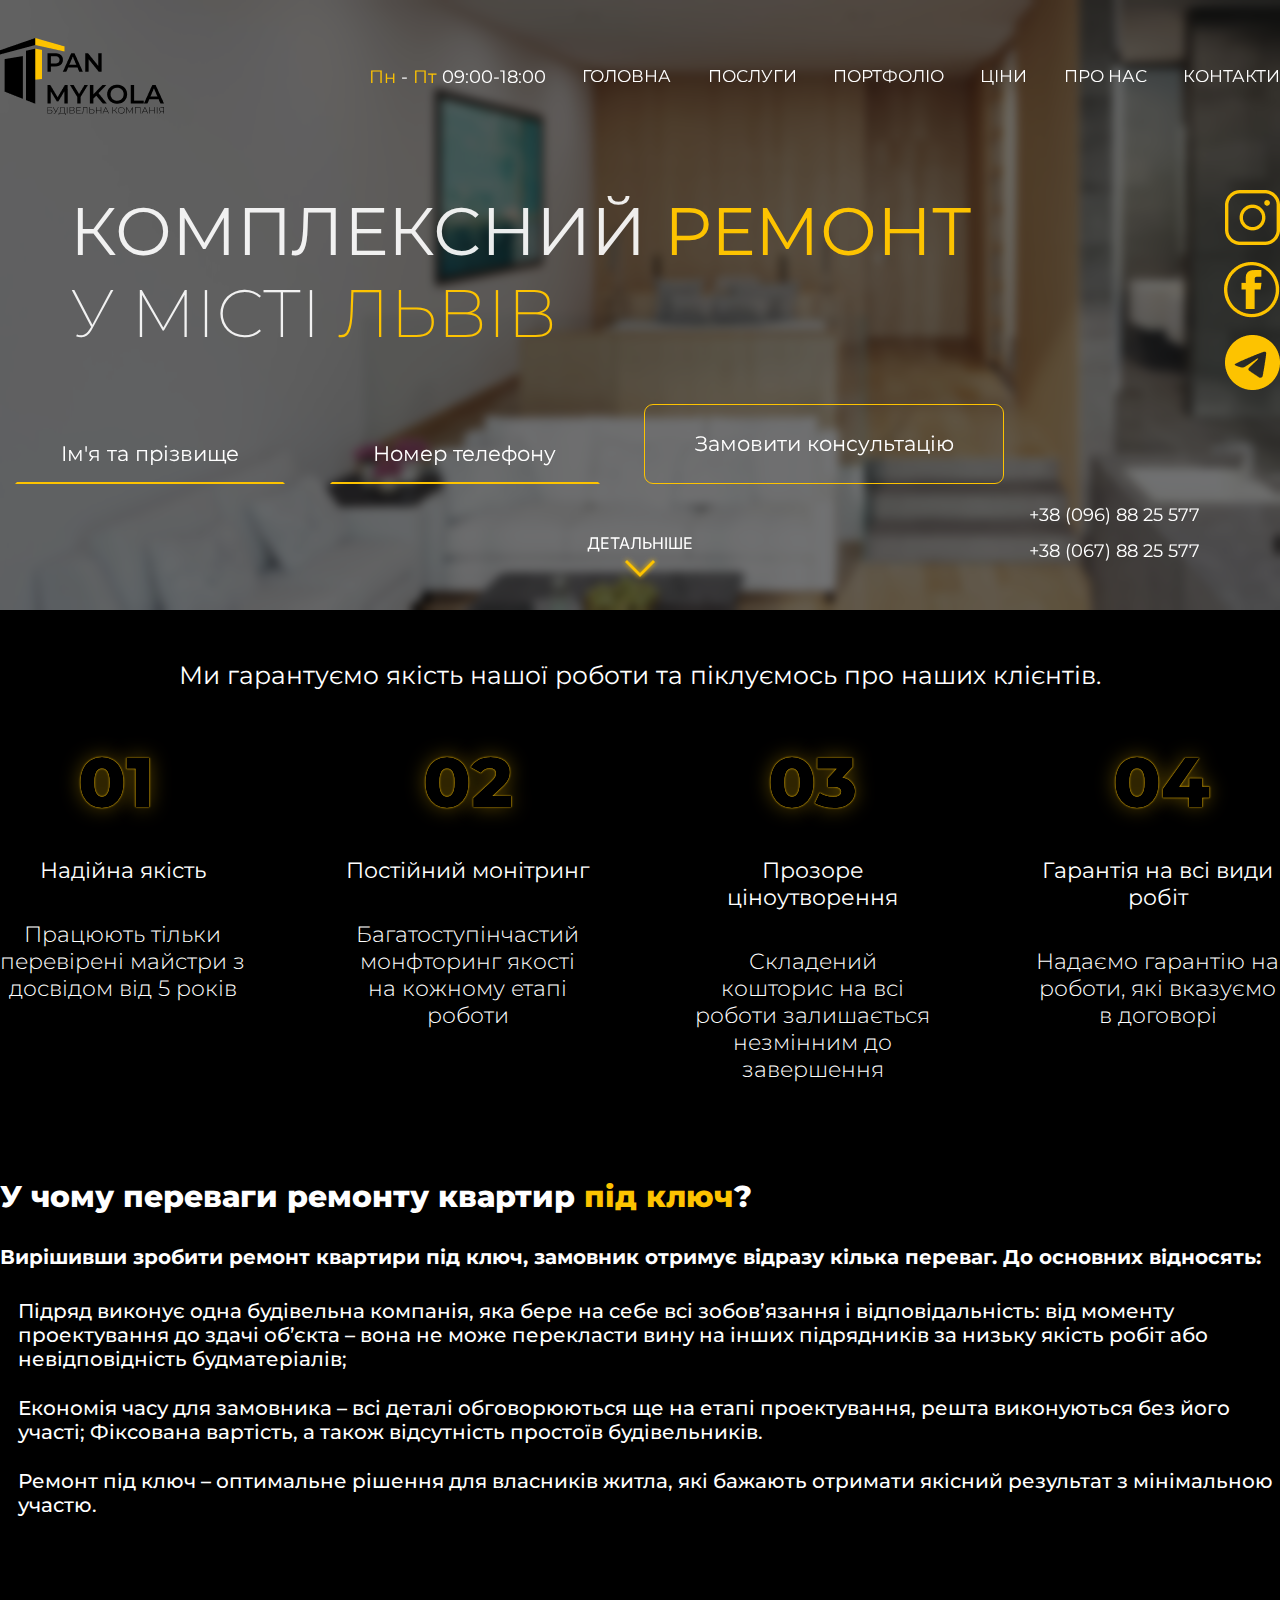
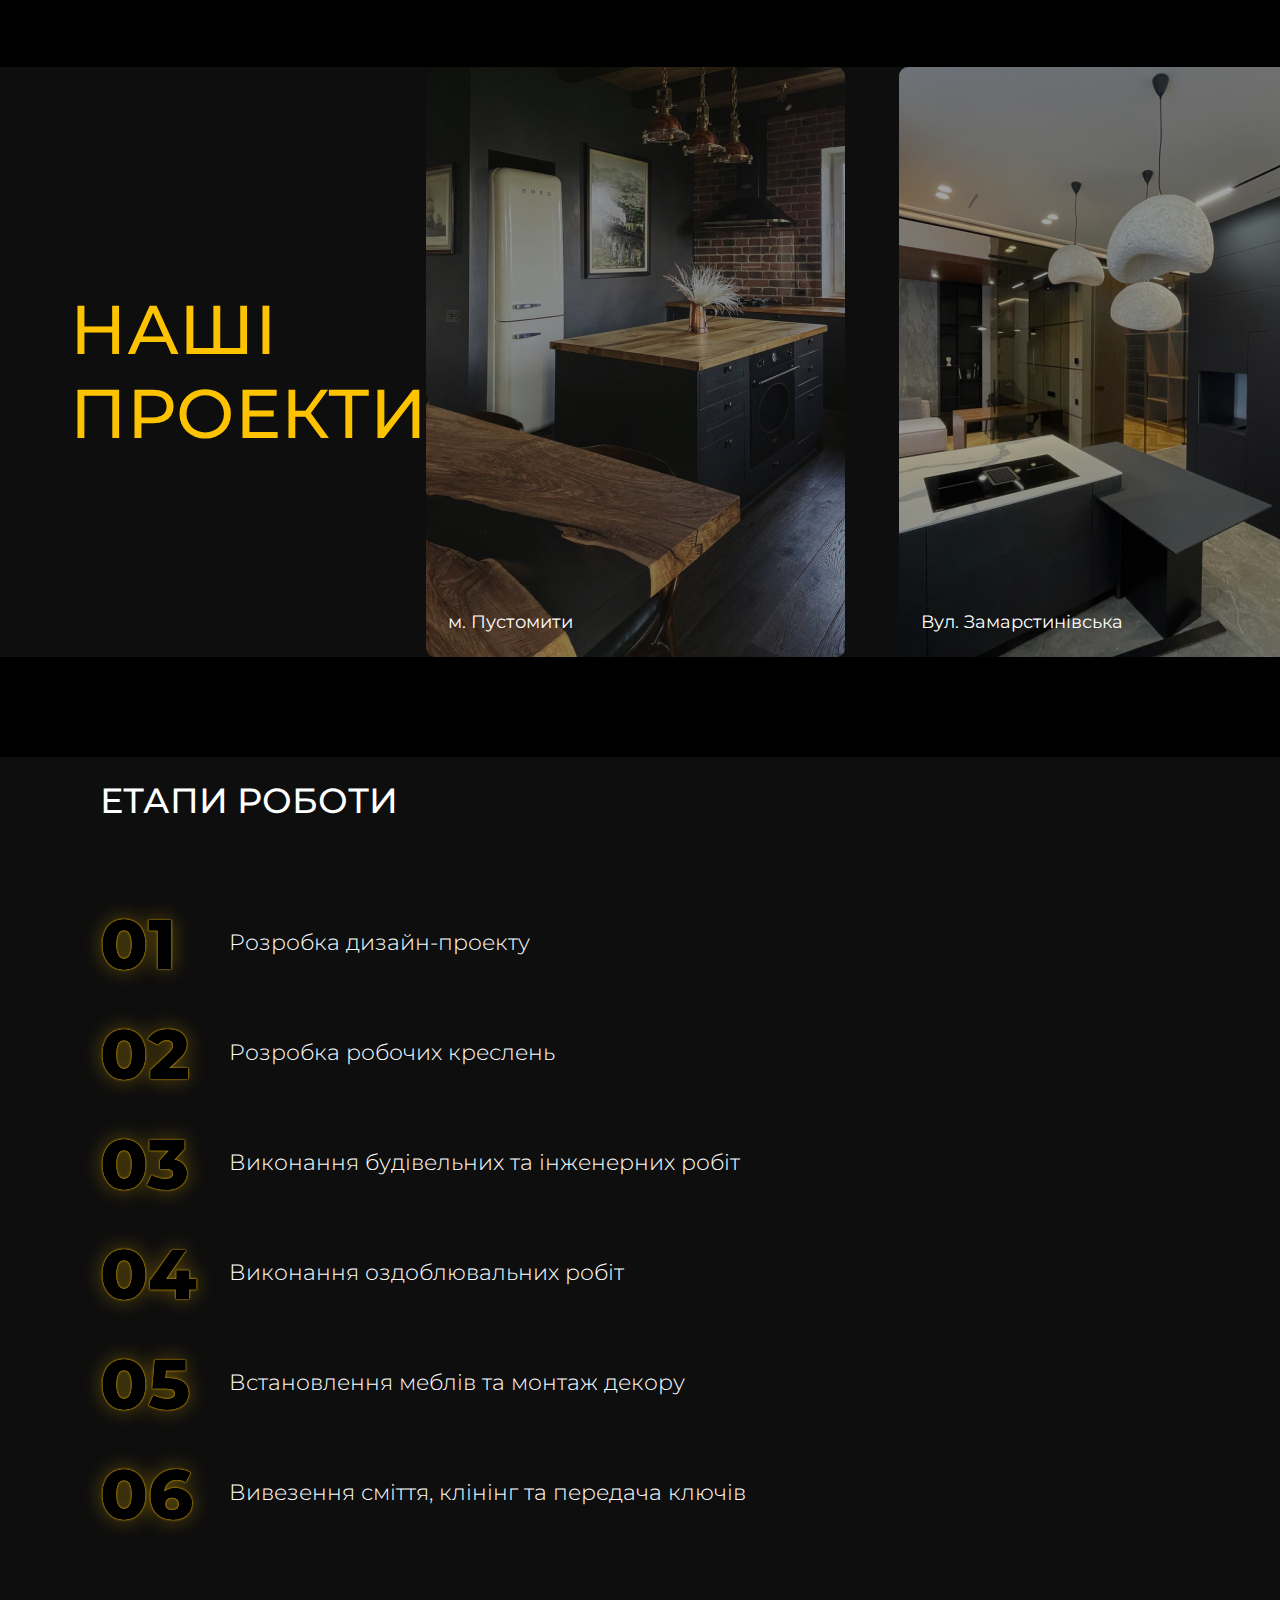
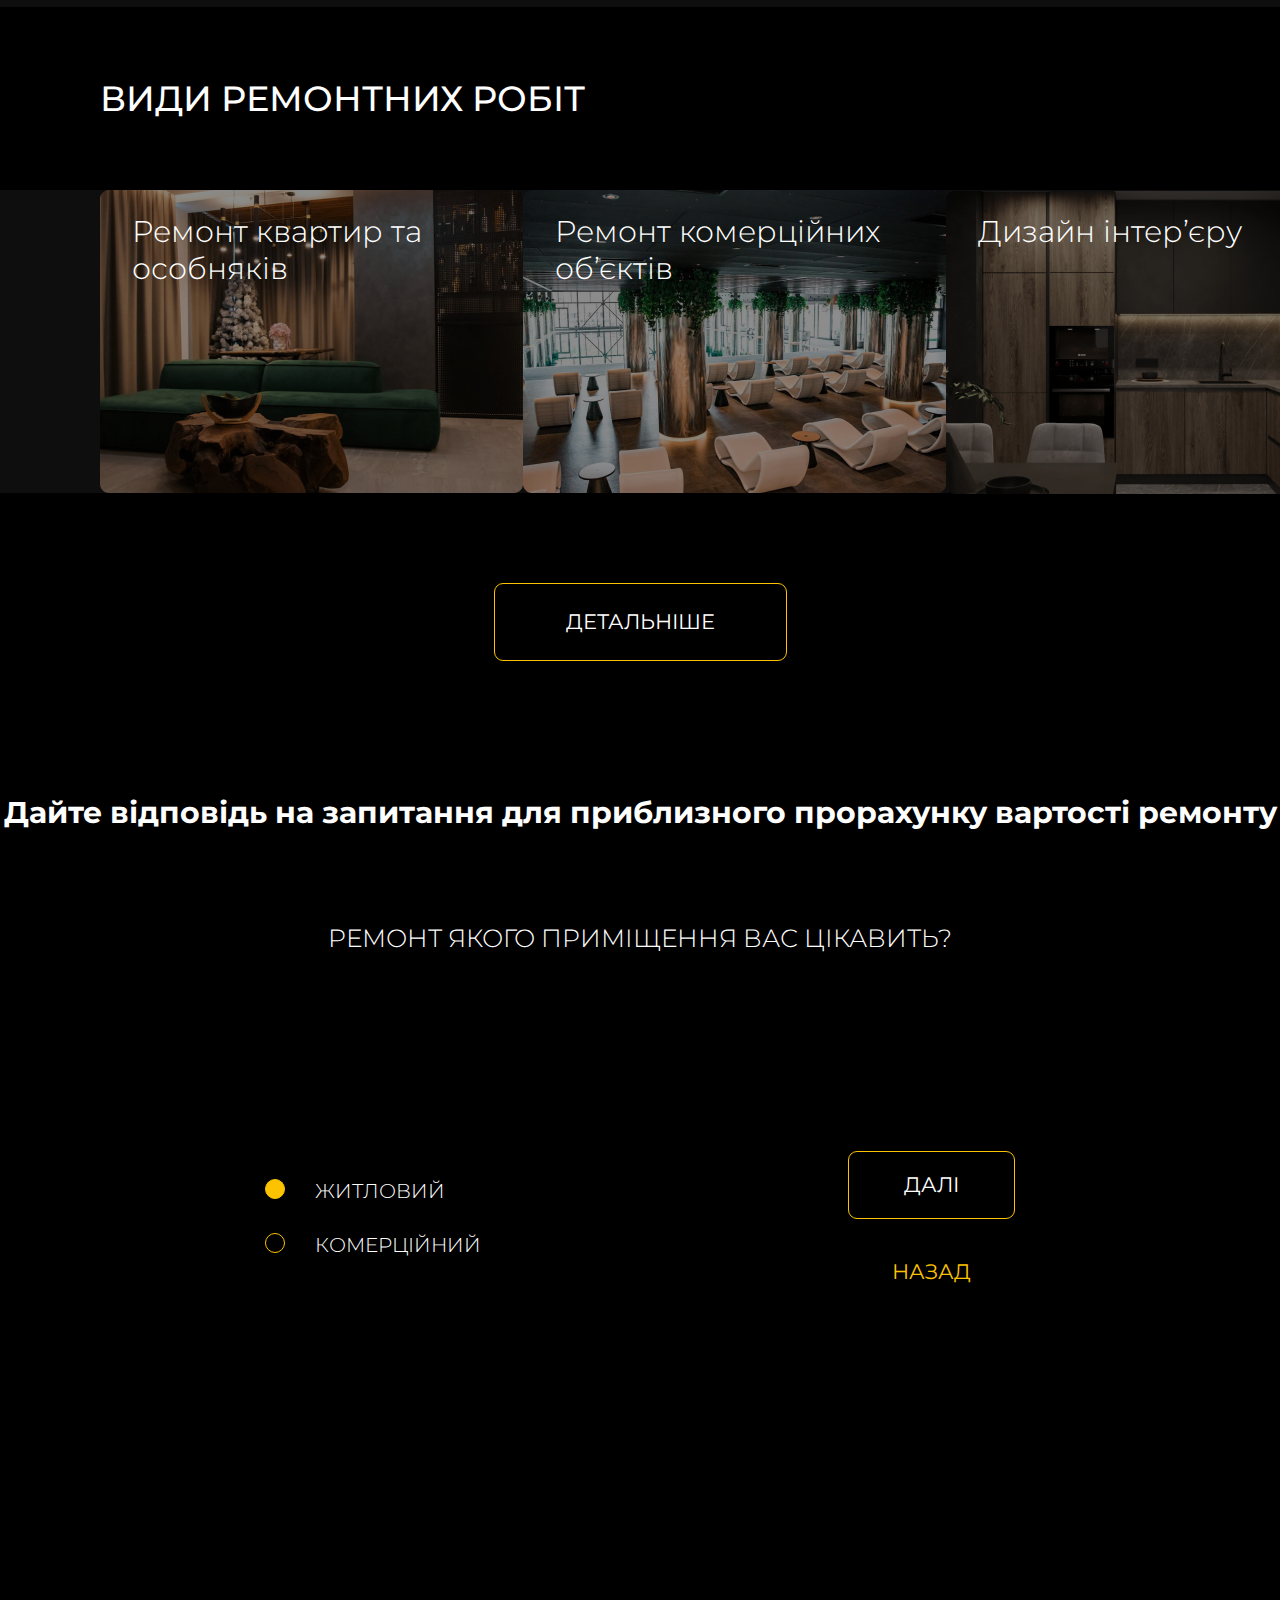
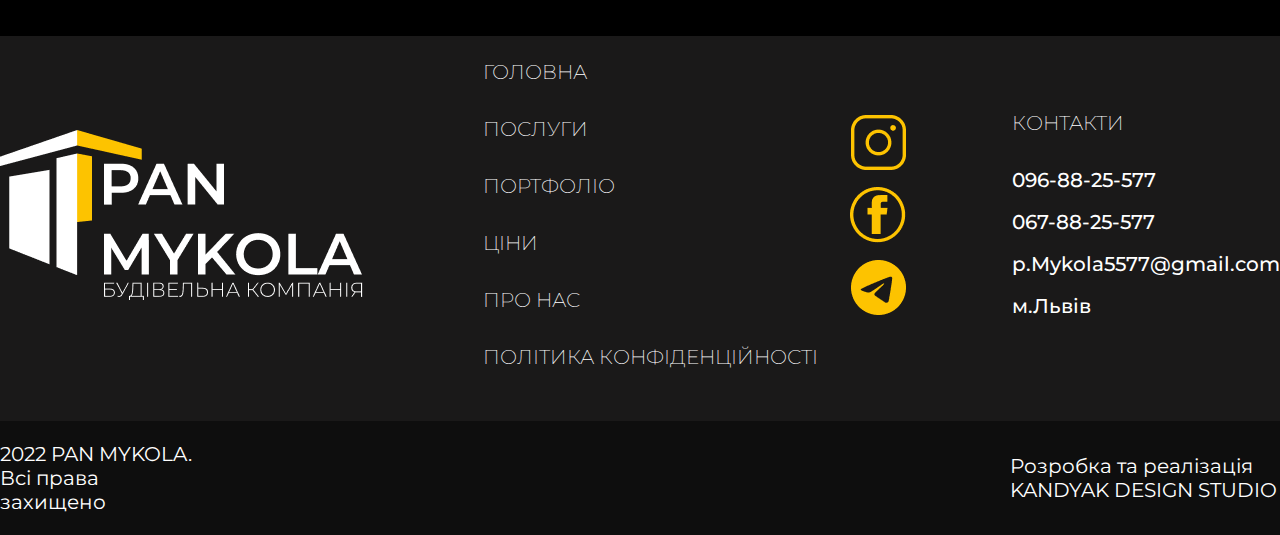
==== commit c497fac7: "new" ====
--- a/index.html
+++ b/index.html
@@ -9,6 +9,7 @@
         rel="stylesheet">
     <link href="https://fonts.googleapis.com/css2?family=Inter&display=swap" rel="stylesheet">
     <link rel="stylesheet" href="./css/style.css">
+    <link rel="shortcut icon" href="favicon.ico" type="image/x-icon">
     <title>Комплексний ремонт у місті Львів</title>
 </head>
 
@@ -16,6 +17,9 @@
     <section class="main">
         <section class="bgc">
             <div class="container">
+                <div class="sending">
+                    <h3>Заявка успішно відправлена!</h3>
+                </div>
                 <div class="navigation">
                     <a href="#"><img src="./img/logo-header.png" alt="Логотип"></a>
                     <nav>
@@ -41,9 +45,13 @@
                             <h1><b>КОМПЛЕКСНИЙ <span>РЕМОНТ</span></b> У МІСТІ <span>ЛЬВІВ</span></h1>
                         </div>
                         <div class="sidebar__form">
-                            <form action="" method="post">
-                                <input type="text" placeholder="Ім'я та прізвище">
-                                <input type="text" placeholder="Номер телефону">
+                            <form class="form__profile valid" action="" method="post">
+                                <label for="name">
+                                    <input data-validate-field="name" name="ІМ'Я" type="text" placeholder="Ім'я та прізвище">
+                                </label>
+                                <label for="tel">
+                                    <input data-validate-field="tel" name="ТЕЛЕФОН" type="tel" placeholder="Номер телефону">
+                                </label>
                                 <button type="submit" class="btn">Замовити консультацію</button>
                             </form>
                         </div>
@@ -263,25 +271,198 @@
             <h3 class="questions__title">
                 Дайте відповідь на запитання для приблизного прорахунку вартості ремонту
             </h3>
-            <form class="questions__form" action="" method="post">
-                <h4 class="form__title">РЕМОНТ ЯКОГО ПРИМІЩЕННЯ ВАС ЦІКАВИТЬ?</h4>
-                <div class="form__content">
-                    <div class="from__control-group">
-                        <label class="control control-radio">
-                            ЖИТЛОВИЙ
-                            <input type="radio" name="radio" checked="checked" />
-                            <div class="control_indicator"></div>
-                        </label>
-                        <label class="control control-radio">
-                            КОМЕРЦІЙНИЙ
-                            <input type="radio" name="radio" />
-                            <div class="control_indicator"></div>
-                        </label>
-                    </div>
-                    <button class="form__btn" onclick="">ДАЛІ</button>
-                </div>
-
-
+            <form class="questions__form valid" action="" method="post">
+                <div class="form-group on">
+                    <h4 class="form__title">РЕМОНТ ЯКОГО ПРИМІЩЕННЯ ВАС ЦІКАВИТЬ?</h4>
+                    <div class="form__content">
+                        <div class="from__control-group">
+                            <label class="control control-radio">
+                                ЖИТЛОВИЙ
+                                <input value="Житловий" id="radio" type="radio" name="ПРИМІЩЕННЯ" checked>
+                                <div class="control_indicator"></div>
+                            </label>
+                            <label class="control control-radio">
+                                КОМЕРЦІЙНИЙ
+                                <input value="Комерційний" id="radio" type="radio" name="ПРИМІЩЕННЯ">
+                                <div class="control_indicator"></div>
+                            </label>
+                        </div>
+                        <div class="form__buttons">
+                            <button type="button" class="form__btn-back" onclick="back()">НАЗАД</button>
+                            <button type="button" class="form__btn" onclick="next()">ДАЛІ</button>
+                        </div>
+                        
+                    </div>
+                </div>
+                <div class="form-group">
+                    <h4 class="form__title">ЯКИЙ РЕМОНТ ВАС ЦІКАВИТЬ?</h4>
+                    <div class="form__content">
+                        <div class="from__control-group">
+                            <label class="control control-radio">
+                                Ремонт окремого приміщення (кухня / ванна і т.д.)
+                                <input value="Ремонт окремого приміщення (кухня / ванна і т.д.)" id="radio" type="radio" name="РЕМОНТ" checked />
+                                <div class="control_indicator"></div>
+                            </label>
+                            <label class="control control-radio">
+                                Комплексний ремонт приміщення
+                                <input value="Комплексний ремонт приміщення" id="radio" type="radio" name="РЕМОНТ" />
+                                <div class="control_indicator"></div>
+                            </label>
+                        </div>
+                        <div class="form__buttons">
+                            <button type="button" class="form__btn-back" onclick="back()">НАЗАД</button>
+                            <button type="button" class="form__btn" onclick="next()">ДАЛІ</button>
+                        </div>
+                        
+                    </div>
+                </div>
+                <div class="form-group">
+                    <h4 class="form__title">ЯКИЙ У ВАС ТИП ЖИТЛА?</h4>
+                    <div class="form__content">
+                        <div class="from__control-group">
+                            <label class="control control-radio">
+                                Вторинне приміщення
+                                <input value="Вторинне приміщення" id="radio" type="radio" name="ТИП ЖИТЛА" checked />
+                                <div class="control_indicator"></div>
+                            </label>
+                            <label class="control control-radio">
+                                Новобудова
+                                <input value="Новобудова" id="radio" type="radio" name="ТИП ЖИТЛА" />
+                                <div class="control_indicator"></div>
+                            </label>
+                        </div>
+                        <div class="form__buttons">
+                            <button type="button" class="form__btn-back" onclick="back()">НАЗАД</button>
+                            <button type="button" class="form__btn" onclick="next()">ДАЛІ</button>
+                        </div>
+                        
+                    </div>
+                </div>
+                <div class="form-group">
+                    <h4 class="form__title">ЯКА ПЛОЩА ПРИМІЩЕННЯ, ДЕ ПЛАНУЄТЕ РОБИТИ РЕМОНТ?</h4>
+                    <div class="form__content">
+                        <div class="from__control-group">
+                            <input class="questions__input" id="area" type="text" name="ПЛОЩА" placeholder="Наприклад: 20">
+                            <label for="ПЛОЩА">м2</label>
+                        </div>
+                        <div class="form__buttons">
+                            <button type="button" class="form__btn-back" onclick="back()">НАЗАД</button>
+                            <button type="button" class="form__btn" onclick="next()">ДАЛІ</button>
+                        </div>
+                        
+                    </div>
+                </div>
+                <div class="form-group">
+                    <h4 class="form__title">ЯК ПОВИННЕ ВИГЛЯДАТИ ВАШЕ ПРИМІЩЕННЯ?</h4>
+                    <div class="form__content">
+                        <div class="from__control-group">
+                            <label class="control control-radio">
+                                У мене є дизайн-проект
+                                <input value="У мене є дизайн-проект" id="radio" type="radio" name="ДИЗАЙН" checked />
+                                <div class="control_indicator"></div>
+                            </label>
+                            <label class="control control-radio">
+                                Мені потрібен дизайн-проект
+                                <input value="Мені потрібен дизайн-проект" id="radio" type="radio" name="ДИЗАЙН" />
+                                <div class="control_indicator"></div>
+                            </label>
+                        </div>
+                        <div class="form__buttons">
+                            <button type="button" class="form__btn-back" onclick="back()">НАЗАД</button>
+                            <button type="button" class="form__btn" onclick="next()">ДАЛІ</button>
+                        </div>
+                        
+                    </div>
+                </div>
+                <div class="form-group">
+                    <h4 class="form__title">КОЛИ ПЛАНУЄТЕ РОБИТИ РЕМОНТ?</h4>
+                    <div class="form__content">
+                        <div class="from__control-group">
+                            <label class="control control-radio">
+                                ЦЬОГО МІСЯЦЯ
+                                <input value="Цього місяця" id="radio" type="radio" name="ЧАС" checked />
+                                <div class="control_indicator"></div>
+                            </label>
+                            <label class="control control-radio">
+                                ЧЕРЕЗ 2 МІСЯЦІ
+                                <input value="Через 2 місяці" id="radio" type="radio" name="ЧАС" />
+                                <div class="control_indicator"></div>
+                            </label>
+                            <label class="control control-radio">
+                                ЧЕРЕЗ ПІВ РОКУ
+                                <input value="Через пів року" id="radio" type="radio" name="ЧАС" />
+                                <div class="control_indicator"></div>
+                            </label>
+                            <label class="control control-radio">
+                                ЩЕ НЕ ЗНАЮ
+                                <input value="Ще не знаю" id="radio" type="radio" name="ЧАС" />
+                                <div class="control_indicator"></div>
+                            </label>
+                        </div>
+                        <div class="form__buttons">
+                            <button type="button" class="form__btn-back" onclick="back()">НАЗАД</button>
+                            <button type="button" class="form__btn" onclick="next()">ДАЛІ</button>
+                        </div>
+                        
+                    </div>
+                </div>
+                <div class="form-group">
+                    <h4 class="form__title">НА ЯКИЙ БЮДЖЕТ РОЗРАХОВУЄТЕ?</h4>
+                    <div class="form__content">
+                        <div class="from__control-group">
+                            <label class="control control-radio">
+                                до 10 000$
+                                <input value="до 10 000$" id="radio" type="radio" name="БЮДЖЕТ" checked />
+                                <div class="control_indicator"></div>
+                            </label>
+                            <label class="control control-radio">
+                                до 20 000$
+                                <input value="до 20 000$" id="radio" type="radio" name="БЮДЖЕТ" />
+                                <div class="control_indicator"></div>
+                            </label>
+                            <label class="control control-radio">
+                                до 30 000$
+                                <input value="до 30 000$" id="radio" type="radio" name="БЮДЖЕТ" />
+                                <div class="control_indicator"></div>
+                            </label>
+                            <label class="control control-radio">
+                                до 50 000$
+                                <input value="до 50 000$" id="radio" type="radio" name="БЮДЖЕТ" />
+                                <div class="control_indicator"></div>
+                            </label>
+                        </div>
+                        <div class="form__buttons">
+                            <button type="button" class="form__btn-back" onclick="back()">НАЗАД</button>
+                            <button type="button" class="form__btn" onclick="next()">ДАЛІ</button>
+                        </div>
+                        
+                    </div>
+                </div>
+                <div class="form-group">
+                    <h4 class="form__title"></h4>
+                    <div class="form__content">
+                        <div class="from__control-group">
+                            <label for="name">
+                                <input data-validate-field="name" class="questions__input" id="name" name="ІМ'Я" type="text" placeholder="Ім'я та прізвище">
+                            </label>
+                            <label for="tel">
+                                <input data-validate-field="tel" class="questions__input" id="tel" name="ТЕЛЕФОН" type="tel" placeholder="Номер телефону">
+                            </label>
+                        </div>
+                        <div class="form__buttons">
+                            <button type="button" class="form__btn-back" onclick="back()">НАЗАД</button>
+                            <button type="submit" class="form__btn btn-send">РОЗРАХУВАТИ</button>
+                        </div> 
+                    </div>
+                </div>
+                <div class="form-group">
+                    <h4 class="form__title">Дякуємо за довіру</h4>
+                    <div class="form__content">
+                        <div class="from__control-group">
+                            <p>З вами зв’яжиться менеджер</p>
+                        </div>                      
+                    </div>
+                </div>
             </form>
         </div>
     </div>
@@ -292,7 +473,7 @@
                     <img src="./img/logo-footer.png" alt="" class="box__logo">
                     <div class="box__menu">
                         <ul>
-                            
+
                             <li class="menu__links"><a href="">ГОЛОВНА</a></li>
                             <li class="menu__links"><a href="">ПОСЛУГИ</a></li>
                             <li class="menu__links"><a href="">ПОРТФОЛІО</a></li>
@@ -335,7 +516,10 @@
             </div>
         </div>
     </div>
+    <script src="./libs/inputmask.min.js"></script>
+    <script src="./libs/just-validate.min.js"></script>
     <script src="./js/script.js"></script>
+    
 </body>
 
 </html>--- a/css/style.css
+++ b/css/style.css
@@ -440,8 +440,15 @@
 }
 
 .info {
-	display: flex;
+	display: -webkit-box;
+	display: -ms-flexbox;
+	display: flex;
+	-webkit-box-orient: vertical;
+	-webkit-box-direction: normal;
+	-ms-flex-direction: column;
 	flex-direction: column;
+	-webkit-box-align: center;
+	-ms-flex-align: center;
 	align-items: center;
 	margin-top: 50px;
 }
@@ -454,7 +461,9 @@
 }
 
 .info__sked {
+	display: -ms-grid;
 	display: grid;
+	-ms-grid-columns: 1fr 100px 1fr 100px 1fr 100px 1fr;
 	grid-template-columns: repeat(4, 1fr);
 	grid-column-gap: 100px;
 	grid-row-gap: 0px;
@@ -463,8 +472,15 @@
 }
 
 .sked__block {
-	display: flex;
+	display: -webkit-box;
+	display: -ms-flexbox;
+	display: flex;
+	-webkit-box-orient: vertical;
+	-webkit-box-direction: normal;
+	-ms-flex-direction: column;
 	flex-direction: column;
+	-webkit-box-align: center;
+	-ms-flex-align: center;
 	align-items: center;
 }
 
@@ -539,6 +555,7 @@
 .list__string {
 	display: list-item;
 	list-style-image: url(../img/li.png);
+	-webkit-padding-start: 18px;
 	padding-inline-start: 18px;
 	font-style: normal;
 	font-weight: 500;
@@ -556,8 +573,13 @@
 }
 
 .row-proj {
-	display: flex;
+	display: -webkit-box;
+	display: -ms-flexbox;
+	display: flex;
+	-webkit-box-align: center;
+	-ms-flex-align: center;
 	align-items: center;
+	-ms-flex-pack: distribute;
 	justify-content: space-around;
 }
 
@@ -572,6 +594,8 @@
 }
 
 .row-proj__projects {
+	display: -webkit-box;
+	display: -ms-flexbox;
 	display: flex;
 }
 
@@ -596,7 +620,6 @@
 
 .projects__block {
 	-webkit-transition: all 0.3s ease;
-	-moz-transition: all 0.3s ease;
 	-o-transition: all 0.3s ease;
 	transition: all 0.3s ease;
 
@@ -608,7 +631,6 @@
 	-ms-transform: scale(0.98);
 	transform: scale(0.98);
 	-webkit-transition: all 0.3s ease;
-	-moz-transition: all 0.3s ease;
 	-o-transition: all 0.3s ease;
 	transition: all 0.3s ease;
 }
@@ -635,12 +657,20 @@
 }
 
 .arrow-info-top {
+	-webkit-transform: rotate(45deg);
+	-ms-transform: rotate(45deg);
 	transform: rotate(45deg);
+	-webkit-transform-origin: bottom right;
+	-ms-transform-origin: bottom right;
 	transform-origin: bottom right;
 }
 
 .arrow-info-bottom {
+	-webkit-transform: rotate(-45deg);
+	-ms-transform: rotate(-45deg);
 	transform: rotate(-45deg);
+	-webkit-transform-origin: top right;
+	-ms-transform-origin: top right;
 	transform-origin: top right;
 }
 
@@ -651,28 +681,38 @@
 	height: 100%;
 	position: absolute;
 	top: 0;
+	-webkit-transition: all 0.15s;
+	-o-transition: all 0.15s;
 	transition: all 0.15s;
 }
 
 .arrow-info-top::after {
 	left: 100%;
 	right: 0;
+	-webkit-transition-delay: 0s;
+	-o-transition-delay: 0s;
 	transition-delay: 0s;
 }
 
 .arrow-info-bottom::after {
 	left: 0;
 	right: 100%;
+	-webkit-transition-delay: 0.15s;
+	-o-transition-delay: 0.15s;
 	transition-delay: 0.15s;
 }
 
 .arrow-info:hover .arrow-info-top::after {
 	left: 0;
+	-webkit-transition-delay: 0.15s;
+	-o-transition-delay: 0.15s;
 	transition-delay: 0.15s;
 }
 
 .arrow-info:hover .arrow-info-bottom::after {
 	right: 0;
+	-webkit-transition-delay: 0s;
+	-o-transition-delay: 0s;
 	transition-delay: 0s;
 }
 
@@ -697,7 +737,11 @@
 }
 
 .list__block {
-	display: flex;
+	display: -webkit-box;
+	display: -ms-flexbox;
+	display: flex;
+	-webkit-box-align: center;
+	-ms-flex-align: center;
 	align-items: center;
 	margin-bottom: 30px;
 }
@@ -729,7 +773,11 @@
 }
 
 .blocks {
-	display: flex;
+	display: -webkit-box;
+	display: -ms-flexbox;
+	display: flex;
+	-webkit-box-pack: justify;
+	-ms-flex-pack: justify;
 	justify-content: space-between;
 	margin: 70px 100px 90px;
 }
@@ -753,7 +801,6 @@
 
 .blocks__box {
 	-webkit-transition: all 0.3s ease;
-	-moz-transition: all 0.3s ease;
 	-o-transition: all 0.3s ease;
 	transition: all 0.3s ease;
 }
@@ -764,7 +811,6 @@
 	-ms-transform: scale(0.98);
 	transform: scale(0.98);
 	-webkit-transition: all 0.3s ease;
-	-moz-transition: all 0.3s ease;
 	-o-transition: all 0.3s ease;
 	transition: all 0.3s ease;
 }
@@ -840,11 +886,17 @@
 	width: 20px;
 	border: 1px solid #FDC300;
 	border-radius: undefinedpx;
+	-webkit-transition: all 0.3s linear;
+	-o-transition: all 0.3s linear;
+	transition: all 0.3s linear;
 }
 
 .control:hover input~.control_indicator,
 .control input:focus~.control_indicator {
 	background: #ffdf71;
+	-webkit-transition: all 0.3s linear;
+	-o-transition: all 0.3s linear;
+	transition: all 0.3s linear;
 }
 
 .control input:checked~.control_indicator {
@@ -863,6 +915,7 @@
 }
 
 .control_indicator:after {
+	-webkit-box-sizing: unset;
 	box-sizing: unset;
 	content: '';
 	position: absolute;
@@ -884,6 +937,8 @@
 	width: 0px;
 	border-radius: 50%;
 	background: #ffffff;
+	-webkit-transition: background 250ms;
+	-o-transition: background 250ms;
 	transition: background 250ms;
 }
 
@@ -905,49 +960,102 @@
 	border-radius: 0rem;
 	opacity: 0;
 	z-index: 99999;
+	-webkit-transform: scale(0);
+	-ms-transform: scale(0);
 	transform: scale(0);
+}
+
+@-webkit-keyframes s-ripple {
+	0% {
+		opacity: 0;
+		-webkit-transform: scale(0);
+		transform: scale(0);
+	}
+
+	20% {
+		-webkit-transform: scale(1);
+		transform: scale(1);
+	}
+
+	100% {
+		opacity: 0.01;
+		-webkit-transform: scale(1);
+		transform: scale(1);
+	}
 }
 
 @keyframes s-ripple {
 	0% {
 		opacity: 0;
+		-webkit-transform: scale(0);
 		transform: scale(0);
 	}
 
 	20% {
+		-webkit-transform: scale(1);
 		transform: scale(1);
 	}
 
 	100% {
 		opacity: 0.01;
+		-webkit-transform: scale(1);
 		transform: scale(1);
 	}
 }
 
+@-webkit-keyframes s-ripple-dup {
+	0% {
+		-webkit-transform: scale(0);
+		transform: scale(0);
+	}
+
+	30% {
+		-webkit-transform: scale(1);
+		transform: scale(1);
+	}
+
+	60% {
+		-webkit-transform: scale(1);
+		transform: scale(1);
+	}
+
+	100% {
+		opacity: 0;
+		-webkit-transform: scale(1);
+		transform: scale(1);
+	}
+}
+
 @keyframes s-ripple-dup {
 	0% {
+		-webkit-transform: scale(0);
 		transform: scale(0);
 	}
 
 	30% {
+		-webkit-transform: scale(1);
 		transform: scale(1);
 	}
 
 	60% {
+		-webkit-transform: scale(1);
 		transform: scale(1);
 	}
 
 	100% {
 		opacity: 0;
+		-webkit-transform: scale(1);
 		transform: scale(1);
 	}
 }
 
 .control-radio input+.control_indicator::before {
+	-webkit-animation: s-ripple 250ms ease-out;
 	animation: s-ripple 250ms ease-out;
 }
 
 .control-radio input:checked+.control_indicator::before {
+	-webkit-animation-name: s-ripple-dup;
 	animation-name: s-ripple-dup;
 }
 
@@ -1005,22 +1113,36 @@
 	font-weight: 300;
 	font-size: 25px;
 	line-height: 30px;
-	margin-bottom: 158px;
+	margin-bottom: 100px;
+	text-align: center;
+	height: 100px;
 }
 
 .questions__form {
-	display: flex;
-	flex-direction: column;
+	display: -webkit-box;
+	display: -ms-flexbox;
+	display: flex;
+	-webkit-box-orient: vertical;
+	-webkit-box-direction: normal;
+	-webkit-box-align: center;
+	-ms-flex-align: center;
+	justify-content: center;
 	align-items: center;
 	width: 100%;
 	margin-top: 92px;
 }
 
 .form__content {
-	display: flex;
-	justify-content: space-around;
+	display: -webkit-box;
+	display: -ms-flexbox;
+	display: flex;
+	-ms-flex-pack: distribute;
+	justify-content: space-between;
+	-webkit-box-align: center;
+	-ms-flex-align: center;
 	align-items: center;
 	width: 100%;
+	height: 190px;
 }
 
 footer {
@@ -1031,15 +1153,27 @@
 }
 
 .footer {
-	display: flex;
+	display: -webkit-box;
+	display: -ms-flexbox;
+	display: flex;
+	-webkit-box-pack: justify;
+	-ms-flex-pack: justify;
 	justify-content: space-between;
+	-webkit-box-align: center;
+	-ms-flex-align: center;
 	align-items: center;
 	height: 100%;
 }
 
 .footer__box {
-	display: flex;
+	display: -webkit-box;
+	display: -ms-flexbox;
+	display: flex;
+	-webkit-box-pack: justify;
+	-ms-flex-pack: justify;
 	justify-content: space-between;
+	-webkit-box-align: center;
+	-ms-flex-align: center;
 	align-items: center;
 	height: 100%;
 	width: 100%;
@@ -1065,12 +1199,14 @@
 .menu__links {
 	margin-bottom: 33px;
 }
-.menu__links a{
+
+.menu__links a {
 	-webkit-transition: all 0.2s linear;
 	-o-transition: all 0.2s linear;
 	transition: all 0.2s linear;
 }
-.menu__links a:hover{
+
+.menu__links a:hover {
 	text-shadow: 1px 1px 3px rgb(255, 255, 255);
 	-webkit-transition: all 0.2s linear;
 	-o-transition: all 0.2s linear;
@@ -1082,9 +1218,18 @@
 }
 
 .box__social {
-	display: flex;
+	display: -webkit-box;
+	display: -ms-flexbox;
+	display: flex;
+	-webkit-box-pack: justify;
+	-ms-flex-pack: justify;
 	justify-content: space-between;
+	-webkit-box-align: center;
+	-ms-flex-align: center;
 	align-items: center;
+	-webkit-box-orient: vertical;
+	-webkit-box-direction: normal;
+	-ms-flex-direction: column;
 	flex-direction: column;
 }
 
@@ -1121,8 +1266,14 @@
 }
 
 .copyright__text {
-	display: flex;
+	display: -webkit-box;
+	display: -ms-flexbox;
+	display: flex;
+	-webkit-box-pack: justify;
+	-ms-flex-pack: justify;
 	justify-content: space-between;
+	-webkit-box-align: center;
+	-ms-flex-align: center;
 	align-items: center;
 	padding: 21px 0;
 }
@@ -1141,14 +1292,114 @@
 	font-size: 20px;
 	line-height: 24px;
 }
-.copyright__text a{
+
+.copyright__text a {
 	-webkit-transition: all 0.2s linear;
 	-o-transition: all 0.2s linear;
 	transition: all 0.2s linear;
 }
-.copyright__text a:hover{
+
+.copyright__text a:hover {
 	text-shadow: 1px 1px 3px rgb(255, 255, 255);
 	-webkit-transition: all 0.2s linear;
 	-o-transition: all 0.2s linear;
 	transition: all 0.2s linear;
+}
+
+.form__btn-back {
+	background-color: transparent;
+	-webkit-transition: all 0.2s linear;
+	-o-transition: all 0.2s linear;
+	transition: all 0.2s linear;
+	color: #FDC300;
+	font-style: normal;
+	font-weight: 400;
+	font-size: 21px;
+	line-height: 26px;
+	margin-top: 40px;
+}
+
+.form__btn-back:hover {
+	-webkit-transition: all 0.2s linear;
+	-o-transition: all 0.2s linear;
+	transition: all 0.2s linear;
+	color: #ffffff;
+}
+
+.form__buttons {
+	display: flex;
+	flex-direction: column-reverse;
+	align-items: center;
+}
+
+.form-group {
+	position: absolute;
+	transform: scale(0);
+	width: 100%;
+	max-width: 750px;
+	transition: all 0.3s ease 0s;
+}
+
+.on {
+	position: relative;
+	transition: all 0.3s ease 0s;
+	transform: scale(1);
+}
+
+.from__control-group input[type="text"],
+.from__control-group input[type="tel"] {
+	background-color: transparent;
+	border-bottom: 2px solid #FDC300;
+	padding: 10px 20px;
+	color: #fff;
+	font-style: normal;
+	font-weight: 400;
+	font-size: 21px;
+	line-height: 26px;
+	-webkit-transition: all 0.2s linear;
+	-o-transition: all 0.2s linear;
+	transition: all 0.2s linear;
+}
+
+.from__control-group input[type="text"]:hover {
+	background-color: rgba(255, 255, 255, 0.188);
+	border-radius: 9px;
+	-webkit-transition: all 0.2s linear;
+	-o-transition: all 0.2s linear;
+	transition: all 0.2s linear;
+}
+
+.from__control-group input[type="text"]:focus {
+	background-color: rgba(255, 255, 255, 0.081);
+	border-radius: 9px;
+}
+
+.form-group:nth-child(8) .from__control-group input:first-child {
+	margin-bottom: 40px;
+}
+
+.form__profile label,
+.questions__form label {
+	display: flex;
+	flex-direction: column-reverse;
+}
+
+.sending {
+	background-color: rgb(255, 255, 255);
+	max-width: 320px;
+	position: absolute;
+	top: -100%;
+	padding: 20px;
+	-webkit-transition: all 0.3s 0s ease;
+	-moz-transition: all 0.3s 0s ease;
+	-o-transition: all 0.3s 0s ease;
+	transition: all 0.3s 0s ease;
+}
+
+.sending.ok {
+	top: 0;
+	-webkit-transition: all 0.3s 0s ease;
+	-moz-transition: all 0.3s 0s ease;
+	-o-transition: all 0.3s 0s ease;
+	transition: all 0.3s 0s ease;
 }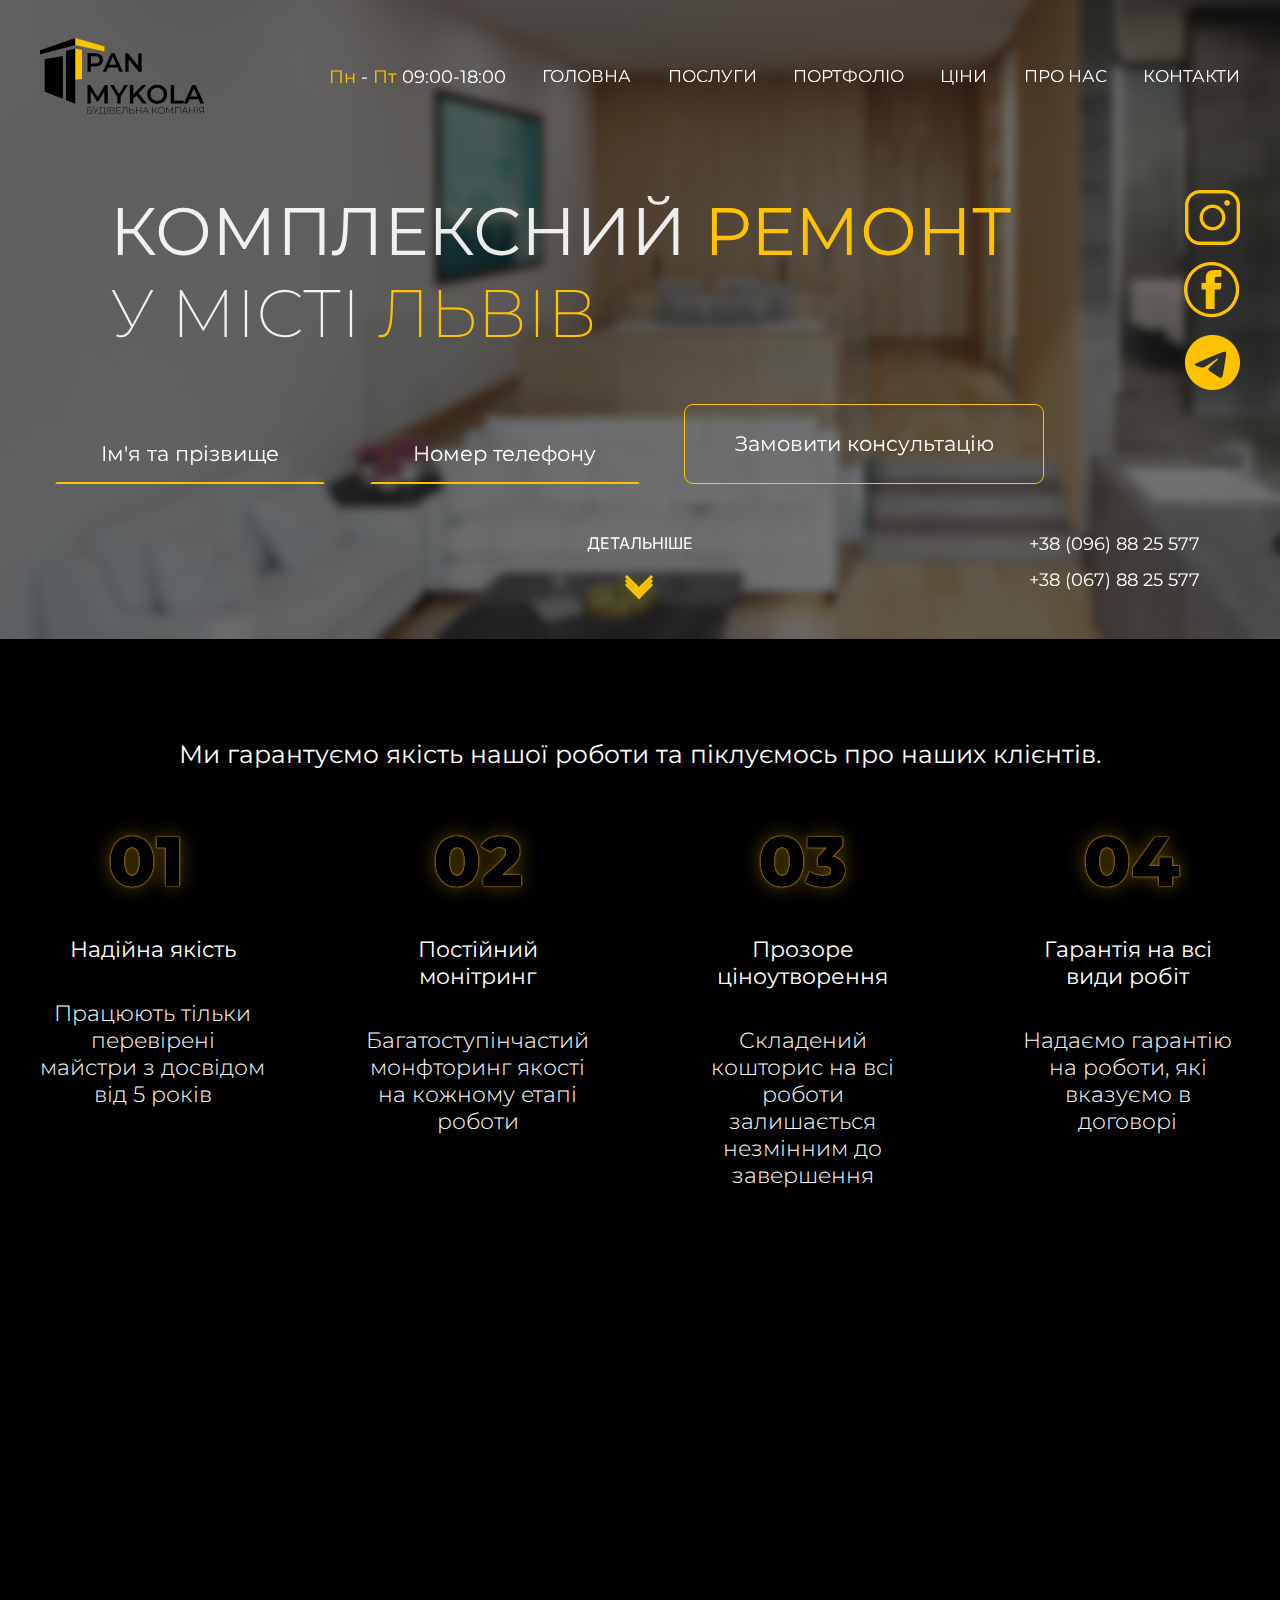
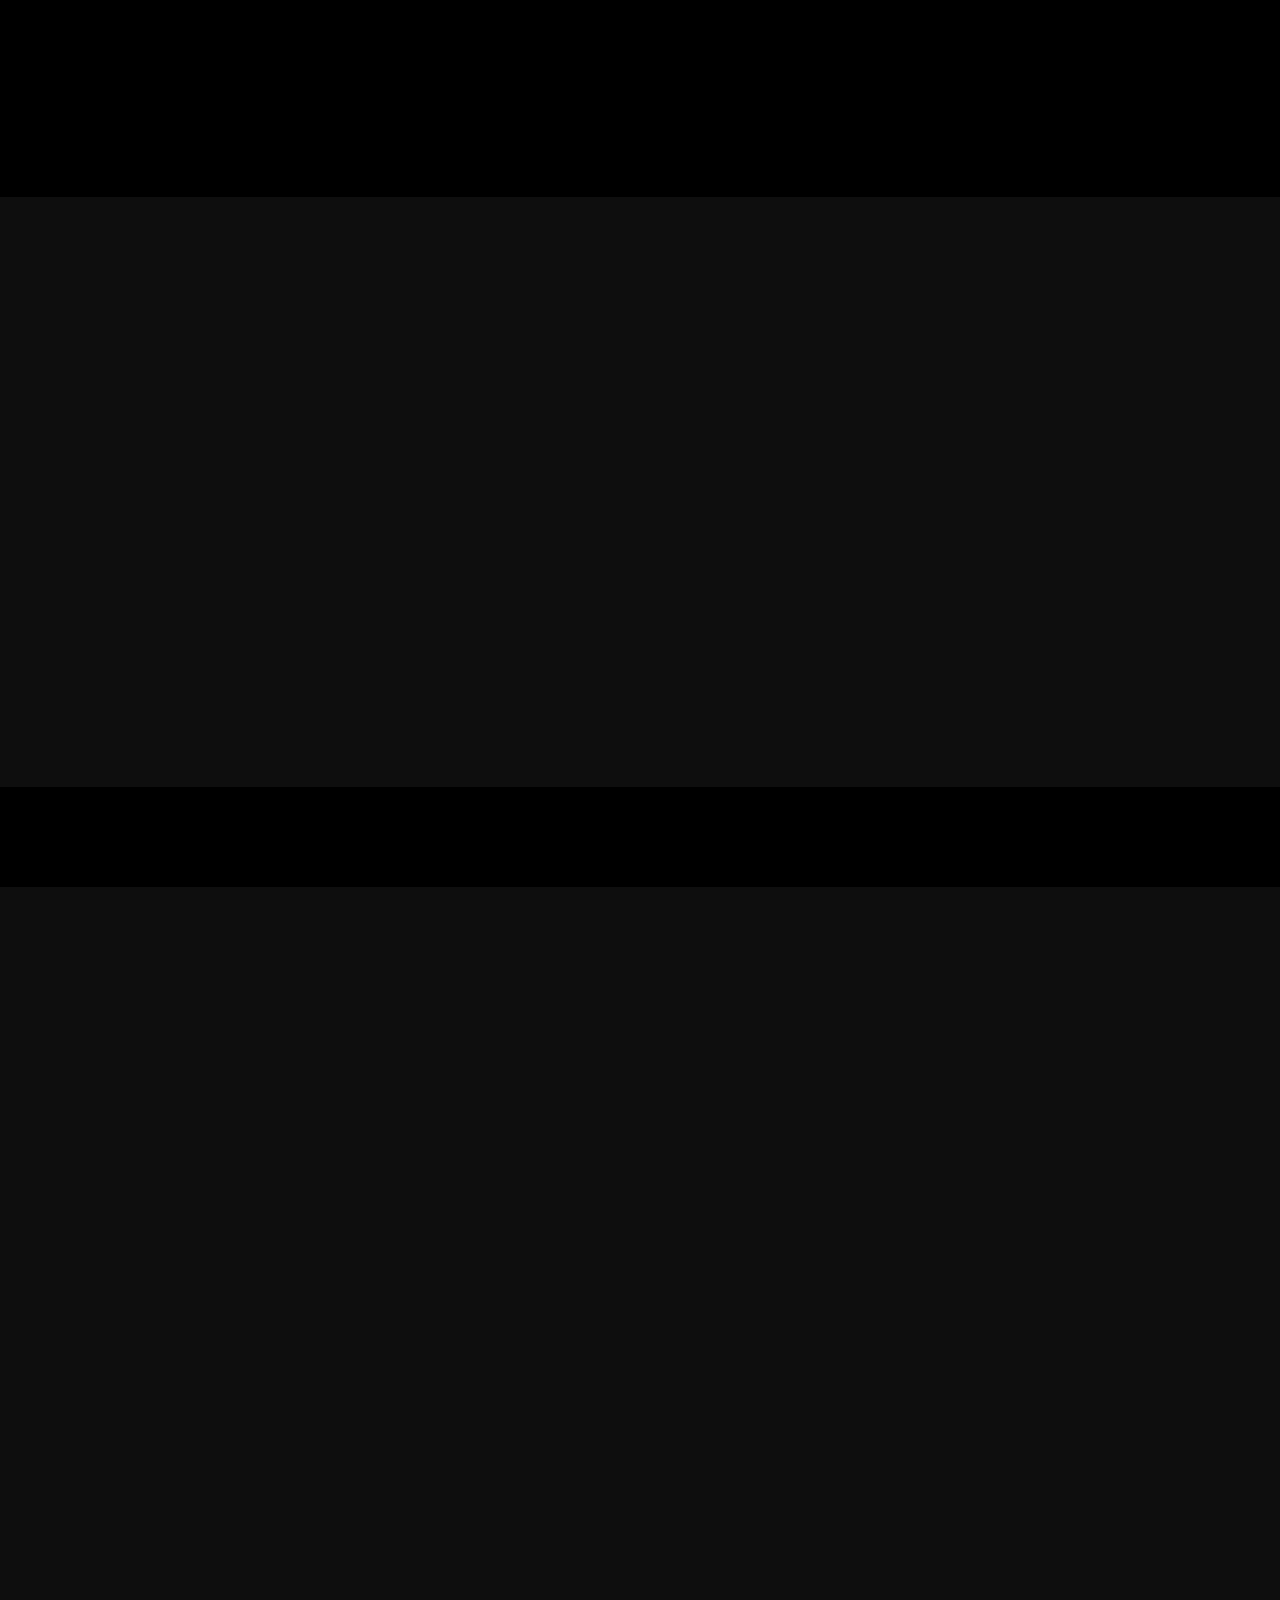
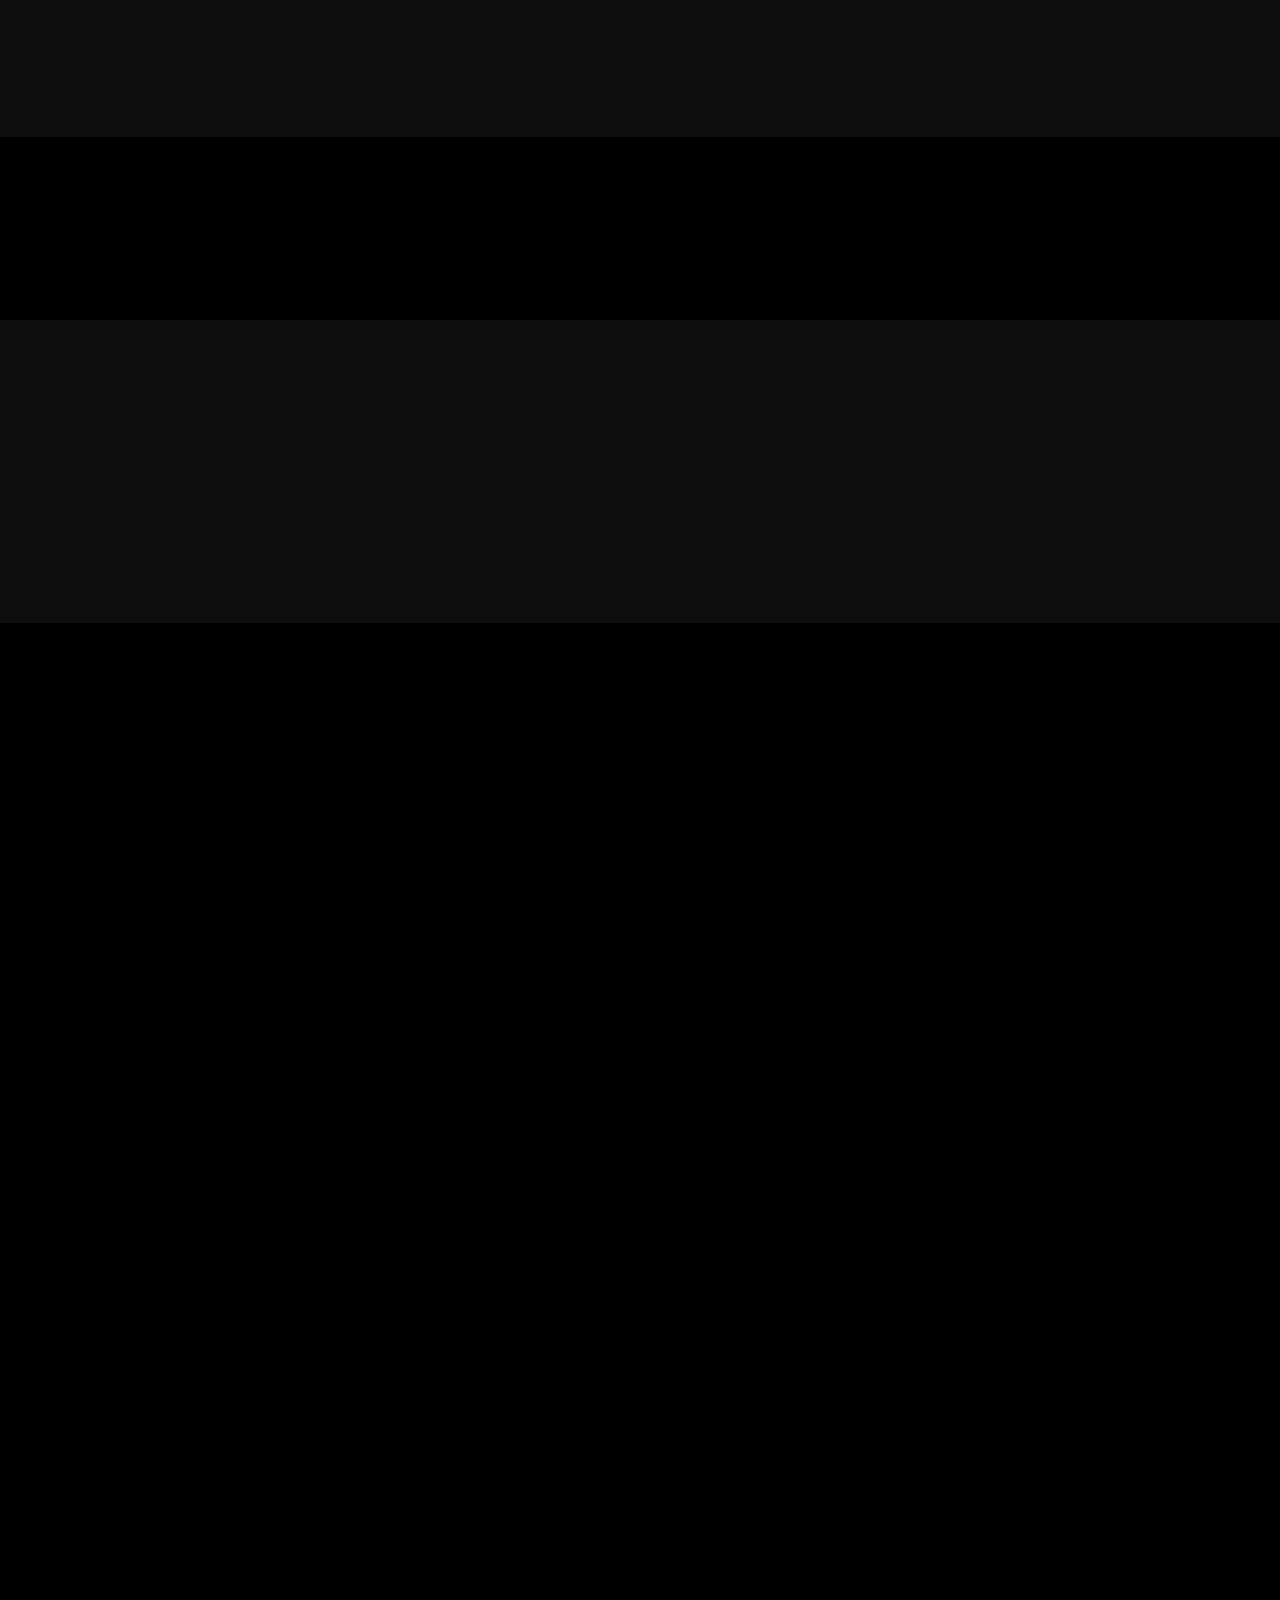
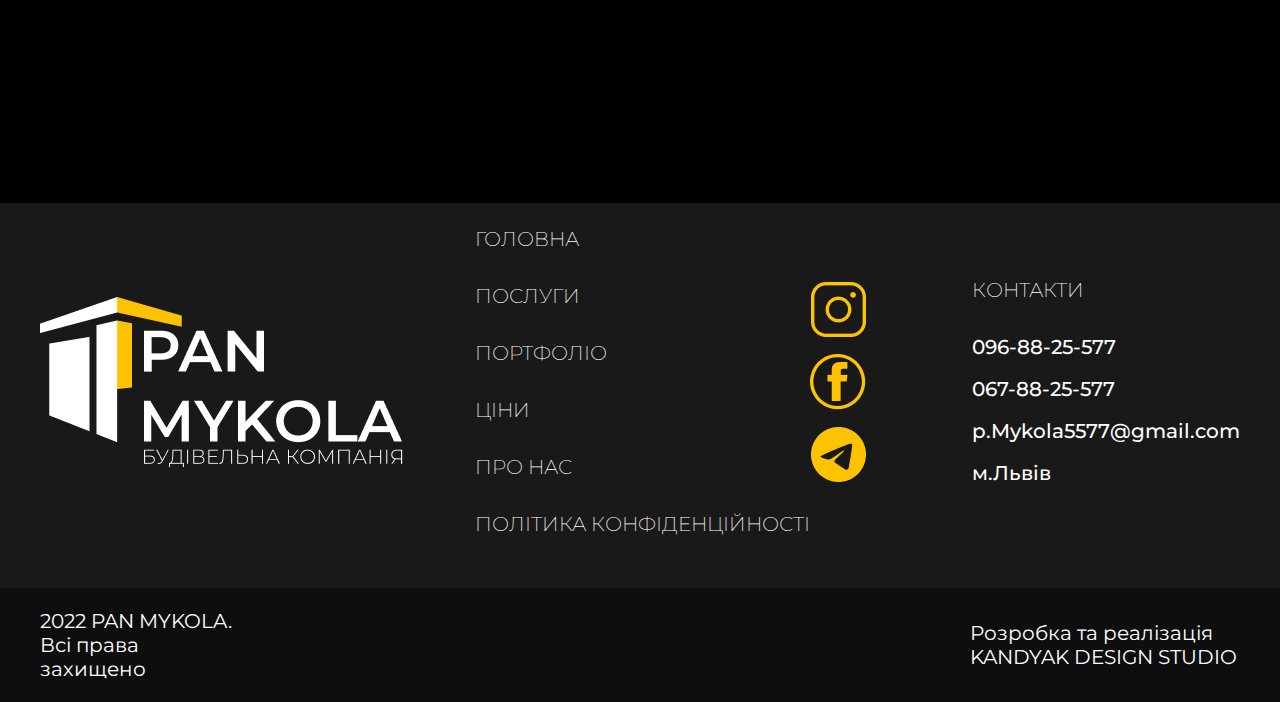
==== commit 510cc4f4: "new" ====
--- a/index.html
+++ b/index.html
@@ -20,7 +20,7 @@
                 <div class="sending">
                     <h3>Заявка успішно відправлена!</h3>
                 </div>
-                <div class="navigation">
+                <div class="navigation _anim-items _anim-no-hide">
                     <a href="#"><img src="./img/logo-header.png" alt="Логотип"></a>
                     <nav>
                         <ul class="menu">
@@ -30,45 +30,49 @@
                                 <span>Пт</span>
                                 09:00-18:00
                             </li>
-                            <li><a class="menu__link" href="">ГОЛОВНА</a></li>
-                            <li><a class="menu__link" href="">ПОСЛУГИ</a></li>
-                            <li><a class="menu__link" href="">ПОРТФОЛІО</a></li>
-                            <li><a class="menu__link" href="">ЦІНИ</a></li>
+                            <li><a class="menu__link" href="./index.html">ГОЛОВНА</a></li>
+                            <li><a class="menu__link" href="./html/poslugi.html">ПОСЛУГИ</a></li>
+                            <li><a class="menu__link" href="./html/portfolio.html">ПОРТФОЛІО</a></li>
+                            <li><a class="menu__link" href="./html/price.html">ЦІНИ</a></li>
                             <li><a class="menu__link" href="">ПРО НАС</a></li>
-                            <li><a class="menu__link" href="">КОНТАКТИ</a></li>
+                            <li><button class="menu__link" onclick="up()">КОНТАКТИ</button></li>
                         </ul>
                     </nav>
                 </div>
                 <div class="main__content">
-                    <div class="content__sidebar">
+                    <div class="content__sidebar _anim-items _anim-no-hide">
                         <div class="sidebar__title">
                             <h1><b>КОМПЛЕКСНИЙ <span>РЕМОНТ</span></b> У МІСТІ <span>ЛЬВІВ</span></h1>
                         </div>
                         <div class="sidebar__form">
                             <form class="form__profile valid" action="" method="post">
                                 <label for="name">
-                                    <input data-validate-field="name" name="ІМ'Я" type="text" placeholder="Ім'я та прізвище">
+                                    <input data-validate-field="name" name="ІМ'Я" type="text"
+                                        placeholder="Ім'я та прізвище">
                                 </label>
                                 <label for="tel">
-                                    <input data-validate-field="tel" name="ТЕЛЕФОН" type="tel" placeholder="Номер телефону">
+                                    <input data-validate-field="tel" name="ТЕЛЕФОН" type="tel"
+                                        placeholder="Номер телефону">
                                 </label>
                                 <button type="submit" class="btn">Замовити консультацію</button>
                             </form>
                         </div>
                     </div>
-                    <div class="content__social">
+                    <div class="content__social _anim-items _anim-no-hide">
                         <a href=""><img src="./img/inst-header.png" alt="Instagram"></a>
                         <a href=""><img src="./img/facebook-header.png" alt="Facebook"></a>
                         <a href=""><img src="./img/telega-header.png" alt="Telegram"></a>
                     </div>
                 </div>
-                <div class="main__detail">
+                <div class="main__detail _anim-items _anim-no-hide">
                     <p>ДЕТАЛЬНІШЕ</p>
-                    <span class="arrow">
-                        <img src="./img/arrow.png" alt="">
-                    </span>
-                </div>
-                <div class="main__number">
+                    <div class="arrow-down">
+                        <span></span>
+                        <span></span>
+                        <span></span>
+                    </div>
+                </div>
+                <div class="main__number _anim-items _anim-no-hide">
                     <p>+38 (096) 88 25 577</p>
                     <p>+38 (067) 88 25 577</p>
                 </div>
@@ -78,11 +82,11 @@
     <div class="black">
         <div class="container">
             <div class="info">
-                <div class="info__title">
+                <div class="info__title _anim-items _anim-no-hide">
                     <h4>Ми гарантуємо якість нашої роботи та піклуємось про наших клієнтів.</h4>
                 </div>
                 <div class="info__sked">
-                    <div class="sked__block">
+                    <div class="sked__block _anim-items _anim-no-hide">
                         <div class="block__num">
                             <p class="num__text">01</p>
                             <span>01</span>
@@ -90,7 +94,7 @@
                         <h5 class="block__title">Надійна якість</h5>
                         <p class="block__text">Працюють тільки перевірені майстри з досвідом від 5 років</p>
                     </div>
-                    <div class="sked__block">
+                    <div class="sked__block _anim-items _anim-no-hide">
                         <div class="block__num">
                             <p class="num__text">02</p>
                             <span>02</span>
@@ -98,7 +102,7 @@
                         <h5 class="block__title">Постійний монітринг</h5>
                         <p class="block__text">Багатоступінчастий монфторинг якості на кожному етапі роботи</p>
                     </div>
-                    <div class="sked__block">
+                    <div class="sked__block _anim-items _anim-no-hide">
                         <div class="block__num">
                             <p class="num__text">03</p>
                             <span>03</span>
@@ -106,7 +110,7 @@
                         <h5 class="block__title">Прозоре ціноутворення</h5>
                         <p class="block__text">Складений кошторис на всі роботи залишається незмінним до завершення</p>
                     </div>
-                    <div class="sked__block">
+                    <div class="sked__block _anim-items _anim-no-hide">
                         <div class="block__num">
                             <p class="num__text">04</p>
                             <span>04</span>
@@ -116,22 +120,27 @@
                     </div>
                 </div>
                 <div class="info__scroll">
-                    <h5 class="scroll__title">У чому переваги ремонту квартир <span>під ключ</span>?</h5>
-                    <p class="scroll__sub-title">Вирішивши зробити ремонт квартири під ключ, замовник отримує відразу
+                    <h5 class="scroll__title _anim-items _anim-no-hide">У чому переваги ремонту квартир <span>під
+                            ключ</span>?</h5>
+                    <p class="scroll__sub-title _anim-items _anim-no-hide">Вирішивши зробити ремонт квартири під ключ,
+                        замовник отримує відразу
                         кілька
                         переваг. До основних відносять:</p>
                     <ul class="scroll__list">
-                        <li class="list__string">Підряд виконує одна будівельна компанія, яка бере на себе всі
+                        <li class="list__string _anim-items _anim-no-hide">Підряд виконує одна будівельна компанія, яка
+                            бере на себе всі
                             зобов’язання
                             і відповідальність: від моменту проектування до здачі об’єкта – вона не може перекласти вину
                             на
                             інших підрядників за низьку якість робіт або невідповідність будматеріалів;
                         </li>
-                        <li class="list__string">Економія часу для замовника – всі деталі обговорюються ще на етапі
+                        <li class="list__string _anim-items _anim-no-hide">Економія часу для замовника – всі деталі
+                            обговорюються ще на етапі
                             проектування, решта виконуються без його участі;
                             Фіксована вартість, а також відсутність простоїв будівельників.
                         </li>
-                        <li class="list__string">Ремонт під ключ – оптимальне рішення для власників житла, які бажають
+                        <li class="list__string _anim-items _anim-no-hide">Ремонт під ключ – оптимальне рішення для
+                            власників житла, які бажають
                             отримати якісний результат з мінімальною участю.</li>
                     </ul>
                 </div>
@@ -141,19 +150,19 @@
     <div class="grey">
         <div class="container">
             <div class="row-proj">
-                <h1 class="row-proj__title">НАШІ ПРОЕКТИ</h1>
+                <h1 class="row-proj__title _anim-items _anim-no-hide">НАШІ ПРОЕКТИ</h1>
                 <div class="row-proj__projects">
-                    <a href="#" class="projects__block">
+                    <a href="./html/portfolio.html" class="projects__block _anim-items _anim-no-hide">
                         <img src="./img/project-main-1.png" alt="">
                         <p>м. Пустомити</p>
                     </a>
-                    <a href="#" class="projects__block">
+                    <a href="./html/portfolio.html" class="projects__block _anim-items _anim-no-hide">
                         <img src="./img/project-main-2.png" alt="">
                         <p>Вул. Замарстинівська</p>
                     </a>
                 </div>
-                <a href="#">
-                    <div class="arrow-info">
+                <a href="./html/portfolio.html">
+                    <div class="arrow-info _anim-items _anim-no-hide">
                         <div class="arrow-info-top"></div>
                         <div class="arrow-info-bottom"></div>
                     </div>
@@ -164,9 +173,9 @@
     <div class="stages">
         <div class="container">
             <div class="content">
-                <h3 class="content__title">ЕТАПИ РОБОТИ</h3>
+                <h3 class="content__title _anim-items _anim-no-hide">ЕТАПИ РОБОТИ</h3>
                 <div class="content__list">
-                    <div class="list__block">
+                    <div class="list__block _anim-items _anim-no-hide">
                         <div class="block__num">
                             <p class="num__text">01</p>
                             <span>01</span>
@@ -177,7 +186,7 @@
                             </p>
                         </div>
                     </div>
-                    <div class="list__block">
+                    <div class="list__block _anim-items _anim-no-hide">
                         <div class="block__num">
                             <p class="num__text">02</p>
                             <span>02</span>
@@ -188,7 +197,7 @@
                             </p>
                         </div>
                     </div>
-                    <div class="list__block">
+                    <div class="list__block _anim-items _anim-no-hide">
                         <div class="block__num">
                             <p class="num__text">03</p>
                             <span>03</span>
@@ -199,7 +208,7 @@
                             </p>
                         </div>
                     </div>
-                    <div class="list__block">
+                    <div class="list__block _anim-items _anim-no-hide">
                         <div class="block__num">
                             <p class="num__text">04</p>
                             <span>04</span>
@@ -210,7 +219,7 @@
                             </p>
                         </div>
                     </div>
-                    <div class="list__block">
+                    <div class="list__block _anim-items _anim-no-hide">
                         <div class="block__num">
                             <p class="num__text">05</p>
                             <span>05</span>
@@ -221,7 +230,7 @@
                             </p>
                         </div>
                     </div>
-                    <div class="list__block">
+                    <div class="list__block _anim-items _anim-no-hide">
                         <div class="block__num">
                             <p class="num__text">06</p>
                             <span>06</span>
@@ -239,34 +248,42 @@
     <div class="types">
         <div class="container">
             <div class="content">
-                <h3 class="content__title">ВИДИ РЕМОНТНИХ РОБІТ</h3>
+                <h3 class="content__title _anim-items _anim-no-hide">ВИДИ РЕМОНТНИХ РОБІТ</h3>
             </div>
         </div>
         <div class="all">
             <div class="types-grey">
                 <div class="container">
                     <div class="blocks">
-                        <a href="#" class="blocks__box">
-                            <p class="box__text">Ремонт квартир
-                                та особняків</p>
-                            <img src="./img/kinds-main-1.jpg" alt="" class="box__img">
-                        </a>
-                        <a href="#" class="blocks__box">
-                            <p class="box__text">Ремонт комерційних
-                                об’єктів</p>
-                            <img src="./img/kinds-main-2.jpg" alt="" class="box__img">
-                        </a>
-                        <a href="#" class="blocks__box">
-                            <p class="box__text">Дизайн інтер’єру</p>
-                            <img src="./img/kinds-main-3.jpg" alt="" class="box__img">
-                        </a>
-                    </div>
-                </div>
-            </div>
-            <button class="types__btn">ДЕТАЛЬНІШЕ</button>
+                        <div class="blocks-hover _anim-items _anim-no-hide">
+                            <a href="./html/poslugi.html" class="blocks__box ">
+                                <p class="box__text">Ремонт квартир
+                                    та особняків</p>
+                                <img src="./img/kinds-main-1.jpg" alt="" class="box__img">
+                            </a>
+                        </div>
+                        <div class="blocks-hover _anim-items _anim-no-hide">
+                            <a href="./html/poslugi.html" class="blocks__box ">
+                                <p class="box__text">Ремонт комерційних
+                                    об’єктів</p>
+                                <img src="./img/kinds-main-2.jpg" alt="" class="box__img">
+                            </a>
+                        </div>
+                        <div class="blocks-hover _anim-items _anim-no-hide">
+                            <a href="./html/poslugi.html" class="blocks__box ">
+                                <p class="box__text">Дизайн інтер’єру</p>
+                                <img src="./img/kinds-main-3.jpg" alt="" class="box__img">
+                            </a>
+                        </div>
+                    </div>
+                </div>
+            </div>
+            <form action="./html/poslugi.html">
+                <button class="types__btn _anim-items _anim-no-hide" actio>ДЕТАЛЬНІШЕ</button>
+            </form>
         </div>
     </div>
-    <div class="questions">
+    <div class="questions _anim-items _anim-no-hide">
         <div class="container">
             <h3 class="questions__title">
                 Дайте відповідь на запитання для приблизного прорахунку вартості ремонту
@@ -291,7 +308,7 @@
                             <button type="button" class="form__btn-back" onclick="back()">НАЗАД</button>
                             <button type="button" class="form__btn" onclick="next()">ДАЛІ</button>
                         </div>
-                        
+
                     </div>
                 </div>
                 <div class="form-group">
@@ -300,7 +317,8 @@
                         <div class="from__control-group">
                             <label class="control control-radio">
                                 Ремонт окремого приміщення (кухня / ванна і т.д.)
-                                <input value="Ремонт окремого приміщення (кухня / ванна і т.д.)" id="radio" type="radio" name="РЕМОНТ" checked />
+                                <input value="Ремонт окремого приміщення (кухня / ванна і т.д.)" id="radio" type="radio"
+                                    name="РЕМОНТ" checked />
                                 <div class="control_indicator"></div>
                             </label>
                             <label class="control control-radio">
@@ -313,7 +331,7 @@
                             <button type="button" class="form__btn-back" onclick="back()">НАЗАД</button>
                             <button type="button" class="form__btn" onclick="next()">ДАЛІ</button>
                         </div>
-                        
+
                     </div>
                 </div>
                 <div class="form-group">
@@ -335,21 +353,22 @@
                             <button type="button" class="form__btn-back" onclick="back()">НАЗАД</button>
                             <button type="button" class="form__btn" onclick="next()">ДАЛІ</button>
                         </div>
-                        
+
                     </div>
                 </div>
                 <div class="form-group">
                     <h4 class="form__title">ЯКА ПЛОЩА ПРИМІЩЕННЯ, ДЕ ПЛАНУЄТЕ РОБИТИ РЕМОНТ?</h4>
                     <div class="form__content">
                         <div class="from__control-group">
-                            <input class="questions__input" id="area" type="text" name="ПЛОЩА" placeholder="Наприклад: 20">
+                            <input class="questions__input" id="area" type="text" name="ПЛОЩА"
+                                placeholder="Наприклад: 20">
                             <label for="ПЛОЩА">м2</label>
                         </div>
                         <div class="form__buttons">
                             <button type="button" class="form__btn-back" onclick="back()">НАЗАД</button>
                             <button type="button" class="form__btn" onclick="next()">ДАЛІ</button>
                         </div>
-                        
+
                     </div>
                 </div>
                 <div class="form-group">
@@ -371,7 +390,7 @@
                             <button type="button" class="form__btn-back" onclick="back()">НАЗАД</button>
                             <button type="button" class="form__btn" onclick="next()">ДАЛІ</button>
                         </div>
-                        
+
                     </div>
                 </div>
                 <div class="form-group">
@@ -403,7 +422,7 @@
                             <button type="button" class="form__btn-back" onclick="back()">НАЗАД</button>
                             <button type="button" class="form__btn" onclick="next()">ДАЛІ</button>
                         </div>
-                        
+
                     </div>
                 </div>
                 <div class="form-group">
@@ -435,7 +454,7 @@
                             <button type="button" class="form__btn-back" onclick="back()">НАЗАД</button>
                             <button type="button" class="form__btn" onclick="next()">ДАЛІ</button>
                         </div>
-                        
+
                     </div>
                 </div>
                 <div class="form-group">
@@ -443,16 +462,18 @@
                     <div class="form__content">
                         <div class="from__control-group">
                             <label for="name">
-                                <input data-validate-field="name" class="questions__input" id="name" name="ІМ'Я" type="text" placeholder="Ім'я та прізвище">
+                                <input data-validate-field="name" class="questions__input" id="name" name="ІМ'Я"
+                                    type="text" placeholder="Ім'я та прізвище">
                             </label>
                             <label for="tel">
-                                <input data-validate-field="tel" class="questions__input" id="tel" name="ТЕЛЕФОН" type="tel" placeholder="Номер телефону">
+                                <input data-validate-field="tel" class="questions__input" id="tel" name="ТЕЛЕФОН"
+                                    type="tel" placeholder="Номер телефону">
                             </label>
                         </div>
                         <div class="form__buttons">
                             <button type="button" class="form__btn-back" onclick="back()">НАЗАД</button>
                             <button type="submit" class="form__btn btn-send">РОЗРАХУВАТИ</button>
-                        </div> 
+                        </div>
                     </div>
                 </div>
                 <div class="form-group">
@@ -460,13 +481,13 @@
                     <div class="form__content">
                         <div class="from__control-group">
                             <p>З вами зв’яжиться менеджер</p>
-                        </div>                      
+                        </div>
                     </div>
                 </div>
             </form>
         </div>
     </div>
-    <footer>
+    <footer id="footer">
         <div class="container">
             <div class="footer">
                 <div class="footer__box">
@@ -474,10 +495,10 @@
                     <div class="box__menu">
                         <ul>
 
-                            <li class="menu__links"><a href="">ГОЛОВНА</a></li>
-                            <li class="menu__links"><a href="">ПОСЛУГИ</a></li>
-                            <li class="menu__links"><a href="">ПОРТФОЛІО</a></li>
-                            <li class="menu__links"><a href="">ЦІНИ</a></li>
+                            <li class="menu__links"><a href="./index.html">ГОЛОВНА</a></li>
+                            <li class="menu__links"><a href="./html/poslugi.html">ПОСЛУГИ</a></li>
+                            <li class="menu__links"><a href="./html/portfolio.html">ПОРТФОЛІО</a></li>
+                            <li class="menu__links"><a href="./html/price.html">ЦІНИ</a></li>
                             <li class="menu__links"><a href="">ПРО НАС</a></li>
                             <li class="menu__links"><a href="">ПОЛІТИКА КОНФІДЕНЦІЙНОСТІ</a></li>
                         </ul>
@@ -519,7 +540,8 @@
     <script src="./libs/inputmask.min.js"></script>
     <script src="./libs/just-validate.min.js"></script>
     <script src="./js/script.js"></script>
-    
+    <script src="./js/animated.js"></script>
+
 </body>
 
 </html>--- a/css/style.css
+++ b/css/style.css
@@ -97,20 +97,334 @@
 	font-family: 'Montserrat', sans-serif;
 	color: #fff;
 	background-color: #000;
+	overflow-x:hidden;
 }
 
 a {
 	color: #fff;
 }
 
-.menu a {
+/* ANIMATION */
+
+.navigation {
+	transform: translate(0px, -120%);
+	opacity: 0;
+	transition: all 0.8s ease 0s;
+}
+
+.navigation._active {
+	transform: translate(0px, 0px);
+	opacity: 1;
+}
+
+.content__sidebar {
+	transform: translate(-120%, 0px);
+	opacity: 0;
+	transition: all 0.8s ease 0s;
+}
+
+.content__sidebar._active {
+	transform: translate(0px, 0px);
+	opacity: 1;
+}
+
+.content__social {
+	transform: translate(120%, 0px);
+	opacity: 0;
+	transition: all 0.8s ease 0s;
+}
+
+.content__social._active {
+	transform: translate(0px, 0px);
+	opacity: 1;
+}
+
+.main__number {
+	transform: translate(120%, 0px);
+	opacity: 0;
+	transition: all 0.8s ease 0s;
+}
+
+.main__number._active {
+	transform: translate(0px, 0px);
+	opacity: 1;
+}
+
+.arrow-down {
+	margin: 30px;
+	margin-right: 20px;
+}
+
+.arrow-down span {
+	display: block;
+	width: 20px;
+	height: 20px;
+	border-bottom: 3px solid #FDC300;
+	border-right: 3px solid #FDC300;
+	transform: rotate(45deg);
+	margin: -16px;
+	animation: arrow-down 2s infinite;
+}
+
+.arrow-down span:nth-child(2) {
+	animation-delay: -0.2s;
+}
+
+.arrow-down span:nth-child(3) {
+	animation-delay: -0.4s;
+}
+
+@keyframes arrow-down {
+	0% {
+		opacity: 0;
+		transform: rotate(45deg) translate(-10px, -10px);
+	}
+
+	50% {
+		opacity: 1;
+	}
+
+	100% {
+		opacity: 0;
+		transform: rotate(45deg) translate(10px, 10px);
+	}
+}
+
+.main__detail{
+	transform: translate(0px, 120%);
+	opacity: 0;
+	transition: all 0.8s ease 0s;
+}
+.main__detail._active{
+	transform: translate(0px, 0px);
+	opacity: 1;
+}
+
+.info__title{
+	transform: translate(0px, -120%);
+	opacity: 0;
+	transition: all 0.8s ease 0s;
+}
+.info__title._active{
+	transform: translate(0px, 0px);
+	opacity: 1;
+}
+
+.sked__block{
+	transform: translate(0px, -30%);
+	opacity: 0;
+	transition: all 0.8s ease 0s;
+}
+.sked__block._active:nth-child(1){
+	transform: translate(0px, 0px);
+	transition: all 0.8s ease 0.1s;
+	opacity: 1;
+}
+.sked__block._active:nth-child(2){
+	transform: translate(0px, 0px);
+	transition: all 0.8s ease 0.2s;
+	opacity: 1;
+}
+.sked__block._active:nth-child(3){
+	transform: translate(0px, 0px);
+	transition: all 0.8s ease 0.3s;
+	opacity: 1;
+}
+.sked__block._active:nth-child(4){
+	transform: translate(0px, 0px);
+	transition: all 0.8s ease 0.4s;
+	opacity: 1;
+}
+
+.scroll__title{
+	transform: translate(-120%, 0px);
+	opacity: 0;
+	transition: all 0.8s ease 0s;
+}
+.scroll__title._active{
+	transform: translate(0px, 0px);
+	transition: all 0.8s ease 0s;
+	opacity: 1;
+}
+
+.scroll__sub-title{
+	transform: translate(-120%, 0px);
+	opacity: 0;
+	transition: all 0.8s ease 0s;
+}
+.scroll__sub-title._active{
+	transform: translate(0px, 0px);
+	transition: all 0.8s ease 0.1s;
+	opacity: 1;
+}
+
+.list__string{
+	transform: translate(-120%, 0px);
+	opacity: 0;
+	transition: all 0.8s ease 0s;
+}
+.list__string._active:nth-child(1){
+	transform: translate(0px, 0px);
+	transition: all 0.8s ease 0.2s;
+	opacity: 1;
+}
+.list__string._active:nth-child(2){
+	transform: translate(0px, 0px);
+	transition: all 0.8s ease 0.3s;
+	opacity: 1;
+}
+.list__string._active:nth-child(3){
+	transform: translate(0px, 0px);
+	transition: all 0.8s ease 0.4s;
+	opacity: 1;
+}
+
+.row-proj__title{
+	transform: translate(-120%, 0px);
+	opacity: 0;
+	transition: all 0.8s ease 0s;
+}
+.row-proj__title._active{
+	transform: translate(0px, 0px);
+	transition: all 0.8s ease 0.3s;
+	opacity: 1;
+}
+
+.projects__block{
+	transform: translate(-120%, 0px);
+	opacity: 0;
+	transition: all 0.8s ease 0s;
+}
+.projects__block._active:nth-child(1){
+	transform: translate(0px, 0px);
+	transition: all 0.8s ease 0.2s;
+	opacity: 1;
+}
+.projects__block._active:nth-child(2){
+	transform: translate(0px, 0px);
+	transition: all 0.8s ease 0.1s;
+	opacity: 1;
+}
+
+.arrow-info{
+	transform: translate(-120%, 0px);
+	opacity: 0;
+	transition: all 0.8s ease 0s;
+}
+.arrow-info._active{
+	transform: translate(0px, 0px);
+	transition: all 0.8s ease 0s;
+	opacity: 1;
+}
+
+.content__title{
+	transform: translate(-120%, 0px);
+	opacity: 0;
+	transition: all 0.8s ease 0s;
+}
+.content__title._active{
+	transform: translate(0px, 0px);
+	transition: all 0.8s ease 0s;
+	opacity: 1;
+}
+
+.list__block{
+	transform: translate(-120%, 0px);
+	opacity: 0;
+	transition: all 0.8s ease 0s;
+}
+.list__block._active:nth-child(1){
+	transform: translate(0px, 0px);
+	transition: all 0.8s ease 0.1s;
+	opacity: 1;
+}
+.list__block._active:nth-child(2){
+	transform: translate(0px, 0px);
+	transition: all 0.8s ease 0.2s;
+	opacity: 1;
+}
+.list__block._active:nth-child(3){
+	transform: translate(0px, 0px);
+	transition: all 0.8s ease 0.3s;
+	opacity: 1;
+}
+.list__block._active:nth-child(4){
+	transform: translate(0px, 0px);
+	transition: all 0.8s ease 0.4s;
+	opacity: 1;
+}
+.list__block._active:nth-child(5){
+	transform: translate(0px, 0px);
+	transition: all 0.8s ease 0.5s;
+	opacity: 1;
+}
+.list__block._active:nth-child(6){
+	transform: translate(0px, 0px);
+	transition: all 0.8s ease 0.6s;
+	opacity: 1;
+}
+
+.blocks-hover{
+	transform: translate(-120%, 0px);
+	opacity: 0;
+	transition: all 0.8s ease 0s;
+}
+
+.blocks-hover._active:nth-child(1){
+	transform: translate(0px, 0px);
+	transition: all 0.8s ease 0.1s;
+	opacity: 1;
+}
+.blocks-hover._active:nth-child(2){
+	transform: translate(0px, 0px);
+	transition: all 0.8s ease 0.2s;
+	opacity: 1;
+}
+.blocks-hover._active:nth-child(3){
+	transform: translate(0px, 0px);
+	transition: all 0.8s ease 0.3s;
+	opacity: 1;
+}
+
+.types__btn{
+	transform: translate(0px, 120%);
+	opacity: 0;
+	transition: all 0.8s ease 0s;
+}
+.types__btn._active{
+	transform: translate(0px, 0px);
+	transition: all 0.8s ease 0.4s;
+	opacity: 1;
+}
+
+.questions{
+	transform: translate(0px, 20%);
+    opacity: 0;
+}
+.questions._active{
+	transform: translate(0px, 0px);
+	transition: all 0.8s ease 0s;
+	opacity: 1;
+}
+
+/* END-ANIMATION */
+.menu__link{
+	background-color: transparent;
+	font-style: normal;
+    font-weight: 400;
+    font-size: 17px;
+    line-height: 21px;
+	color: #fff;
+	padding: 0;
+}
+.menu__link {
 	position: relative;
 	-webkit-transition: width 0.5s;
 	-o-transition: width 0.5s;
 	transition: width 0.5s;
 }
 
-.menu a::after {
+.menu__link::after {
 	content: "";
 	display: block;
 	position: absolute;
@@ -127,7 +441,7 @@
 	/* Время эффекта */
 }
 
-.menu a:hover:after {
+.menu__link:hover:after {
 	content: "";
 	width: 100%;
 	display: block;
@@ -144,7 +458,7 @@
 	/* Время эффекта */
 }
 
-.menu a:active {
+.menu__link:active {
 	color: #FDC300;
 	-webkit-transition: all 0.1s linear;
 	-o-transition: all 0.1s linear;
@@ -153,6 +467,7 @@
 
 .container {
 	max-width: 1580px;
+	padding: 0 40px;
 	margin: 0 auto;
 	height: auto;
 }
@@ -222,6 +537,7 @@
 .sidebar__title {
 	max-width: 919px;
 	margin-left: 70px;
+
 }
 
 .sidebar__title h1 {
@@ -247,11 +563,10 @@
 	-webkit-box-align: center;
 	-ms-flex-align: center;
 	align-items: center;
-}
-
-.content__social a {
-	margin-bottom: 17px;
-}
+	justify-content: space-between;
+	max-height: 200px;
+}
+
 
 .content__social a:last-child {
 	margin-bottom: 0;
@@ -450,7 +765,7 @@
 	-webkit-box-align: center;
 	-ms-flex-align: center;
 	align-items: center;
-	margin-top: 50px;
+	margin-top: 100px;
 }
 
 .info__title {
@@ -603,10 +918,6 @@
 	margin-right: 54px;
 }
 
-.projects__block img {
-	position: relative;
-}
-
 .projects__block:last-child img {
 	border-radius: 9px;
 }
@@ -618,18 +929,16 @@
 	z-index: 1;
 }
 
-.projects__block {
+.projects__block img{
+	border: 1px solid transparent;
+	border-radius: 10px;
 	-webkit-transition: all 0.3s ease;
 	-o-transition: all 0.3s ease;
 	transition: all 0.3s ease;
-
-}
-
-.projects__block:hover {
-	position: relative;
-	-webkit-transform: scale(0.98);
-	-ms-transform: scale(0.98);
-	transform: scale(0.98);
+}
+.projects__block img:hover {
+	border: 1px solid #FDC300;
+	
 	-webkit-transition: all 0.3s ease;
 	-o-transition: all 0.3s ease;
 	transition: all 0.3s ease;
@@ -799,24 +1108,23 @@
 	bottom: 74px;
 }
 
-.blocks__box {
+.box__img {
 	-webkit-transition: all 0.3s ease;
 	-o-transition: all 0.3s ease;
 	transition: all 0.3s ease;
-}
-
-.blocks__box:hover {
-	position: relative;
-	-webkit-transform: scale(0.98);
-	-ms-transform: scale(0.98);
-	transform: scale(0.98);
+	border: 1px solid transparent;
+	border-radius: 10px;
+
+}
+
+.box__img:hover {
+	border: 1px solid #FDC300;
 	-webkit-transition: all 0.3s ease;
 	-o-transition: all 0.3s ease;
 	transition: all 0.3s ease;
 }
 
-.blocks__box:last-child .box__img {
-	position: relative;
+.blocks-hover:last-child .box__img {
 	bottom: 36px;
 }
 
@@ -1145,6 +1453,17 @@
 	height: 190px;
 }
 
+.form-group:last-child .form__content {
+	justify-content: center;
+}
+.form-group:nth-child(4) .from__control-group{
+	display: flex;
+	align-items: center;
+	width: 100%;
+    max-width: 330px;
+	justify-content: space-between;
+}
+
 footer {
 	background: #1A1919;
 	height: 100%;
@@ -1386,7 +1705,6 @@
 
 .sending {
 	background-color: rgb(255, 255, 255);
-	max-width: 320px;
 	position: absolute;
 	top: -100%;
 	padding: 20px;
@@ -1394,6 +1712,10 @@
 	-moz-transition: all 0.3s 0s ease;
 	-o-transition: all 0.3s 0s ease;
 	transition: all 0.3s 0s ease;
+	z-index: 1000;
+	border-bottom: 4px solid #FDC300;
+	color: #000;
+	text-align: center;
 }
 
 .sending.ok {
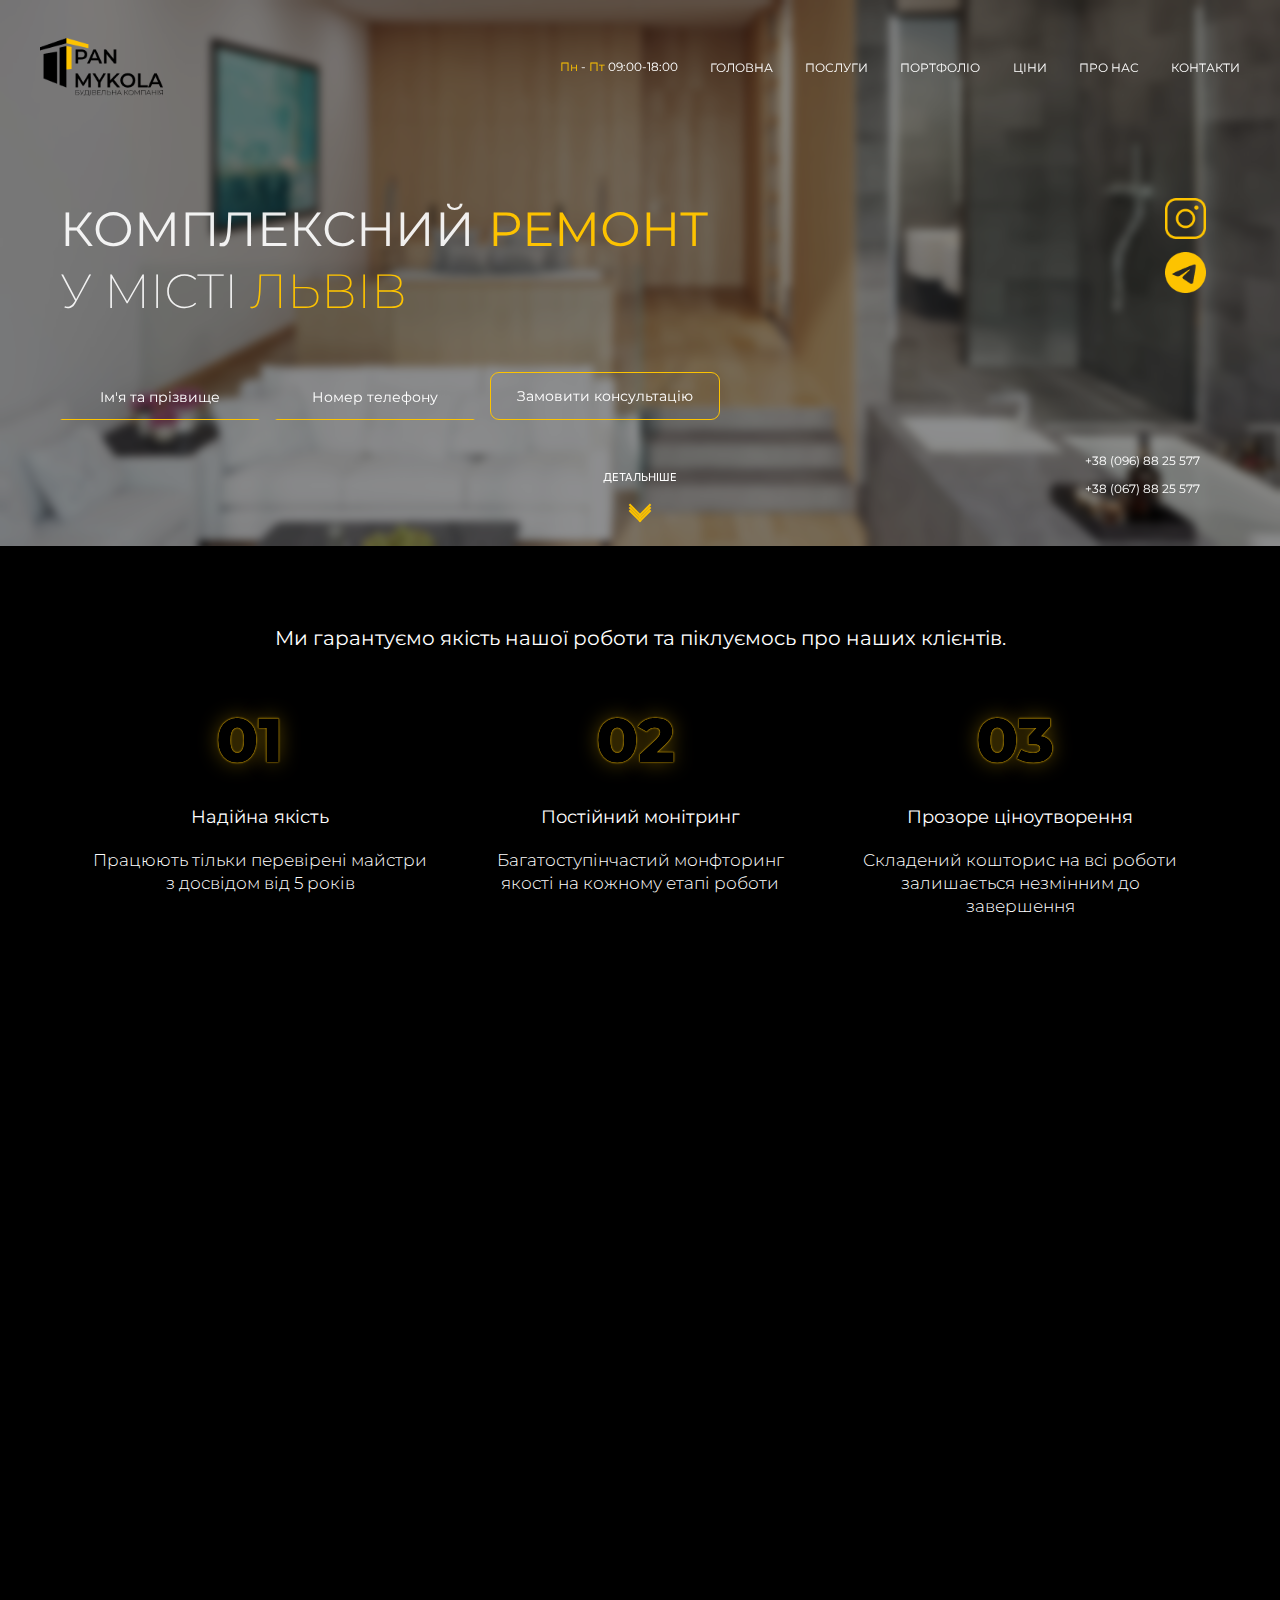
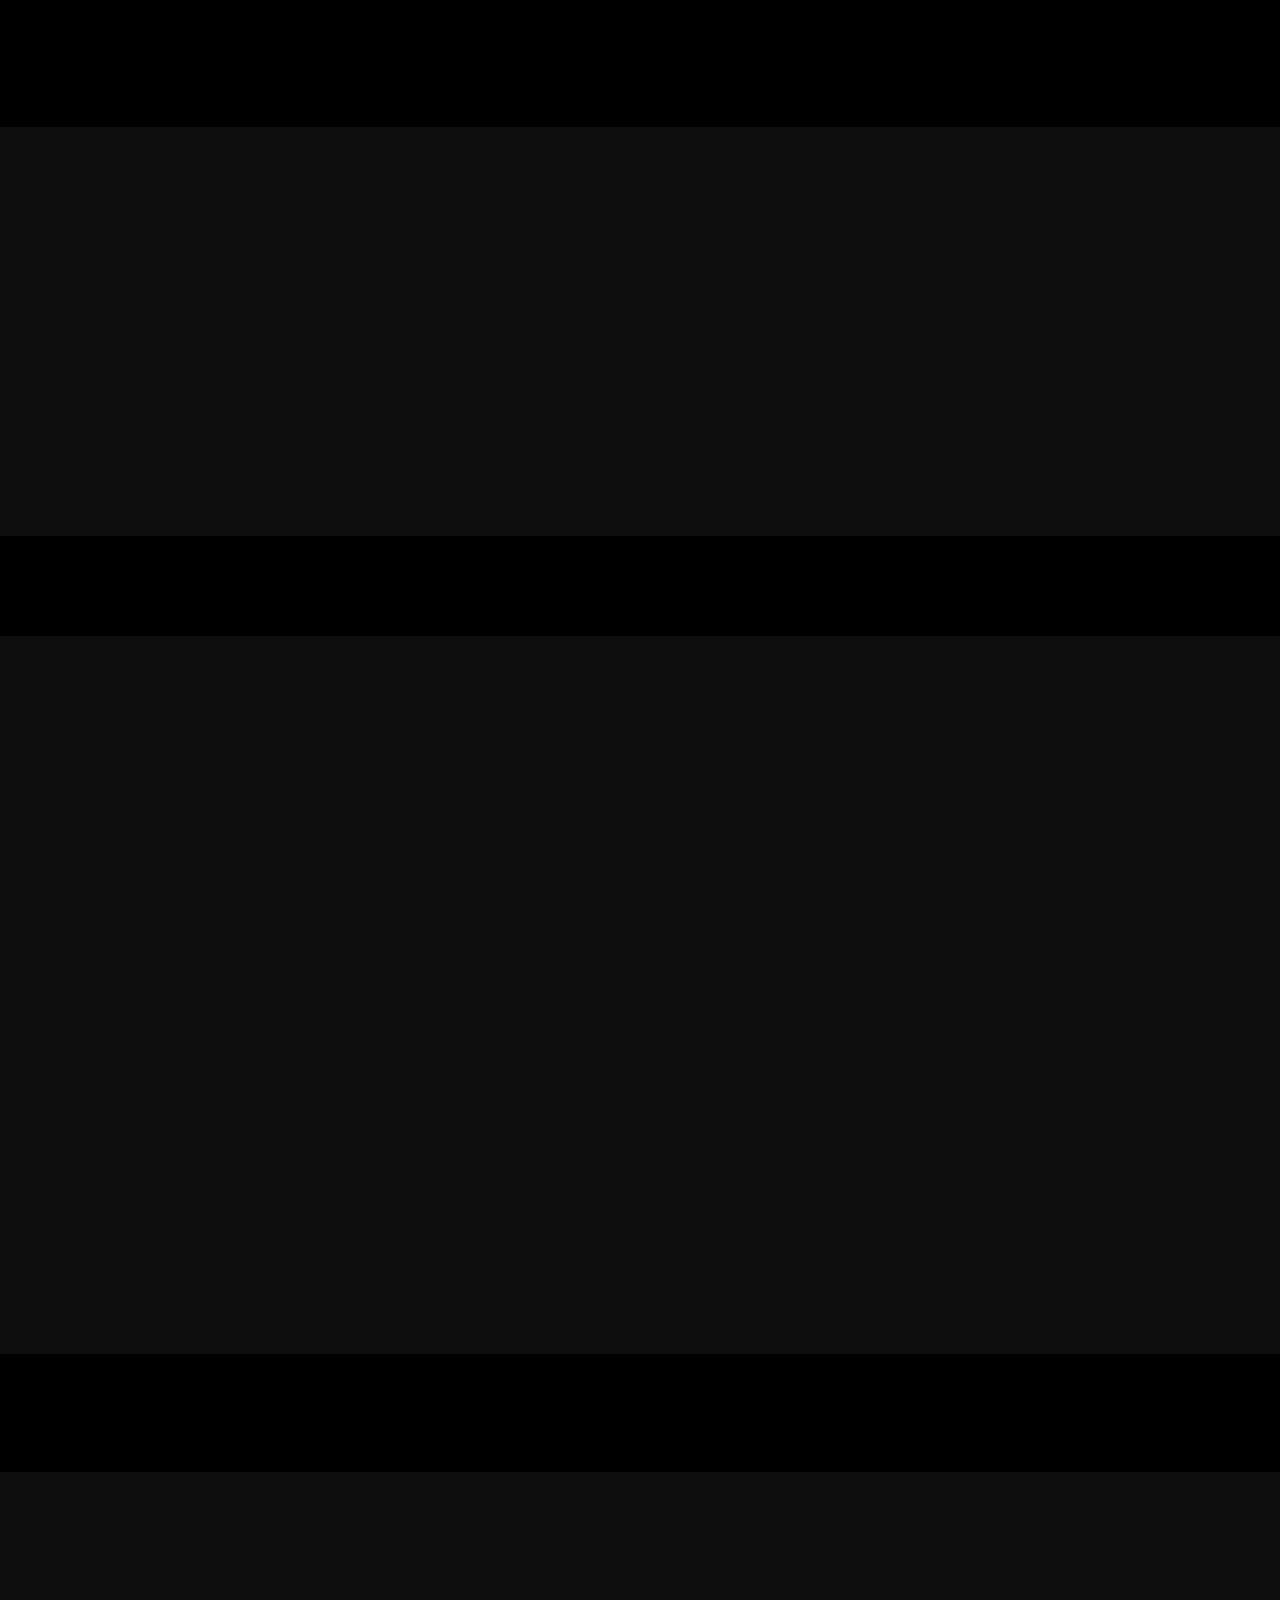
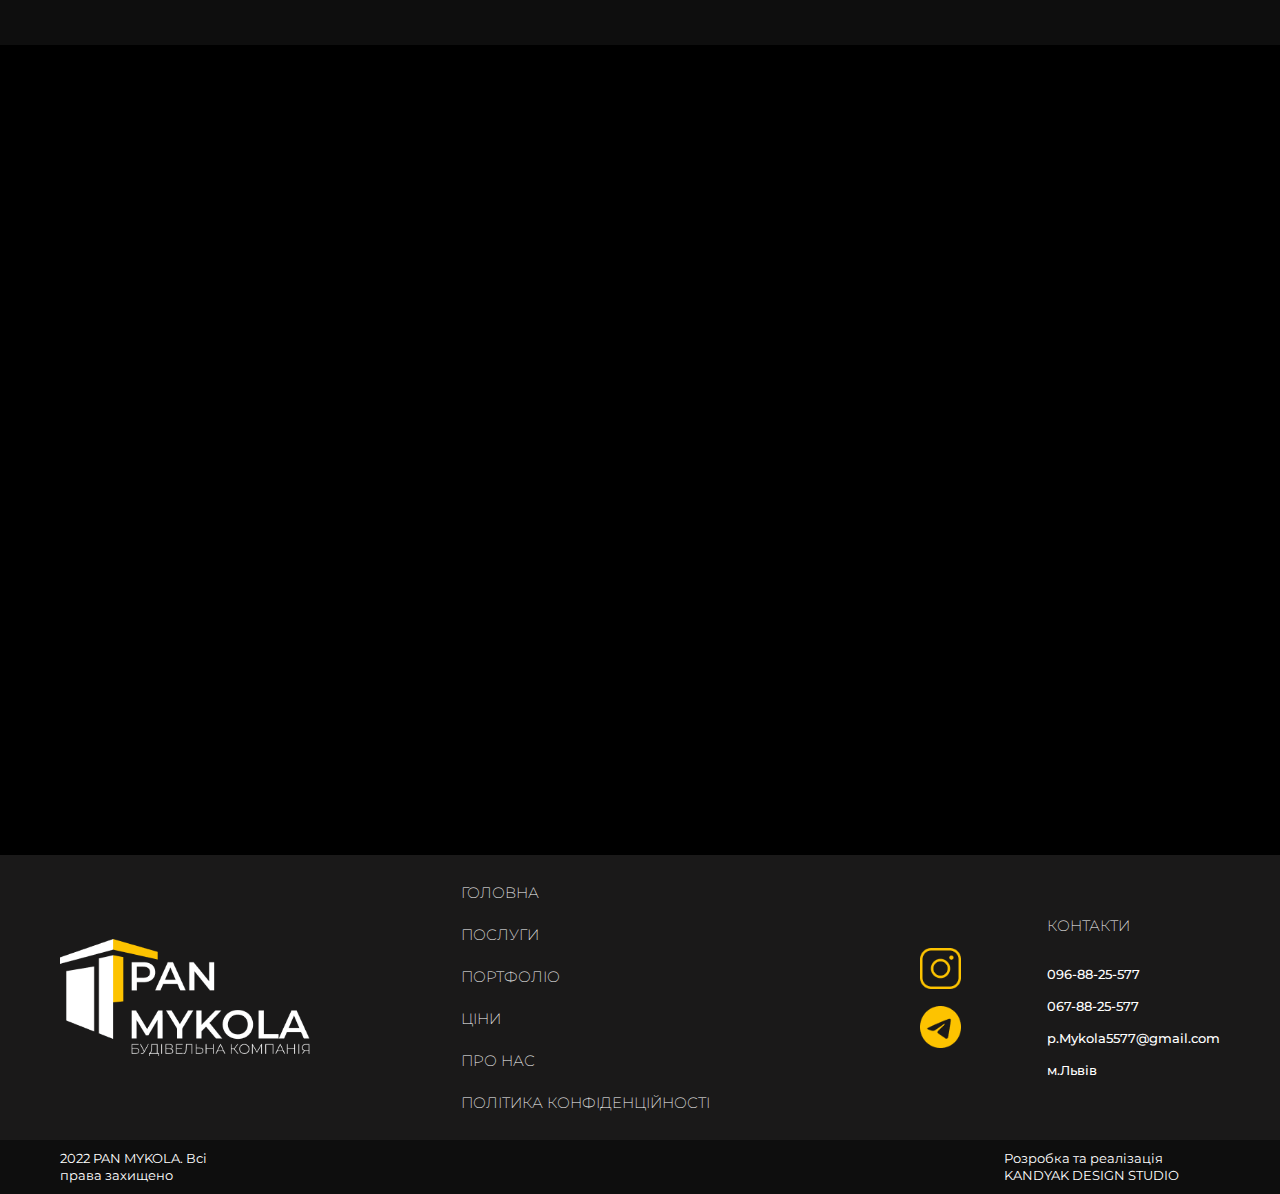
==== commit 79f69f84: "new" ====
--- a/index.html
+++ b/index.html
@@ -21,28 +21,49 @@
                     <h3>Заявка успішно відправлена!</h3>
                 </div>
                 <div class="navigation _anim-items _anim-no-hide">
-                    <a href="#"><img src="./img/logo-header.png" alt="Логотип"></a>
-                    <nav>
-                        <ul class="menu">
-                            <li>
-                                <span>Пн</span>
-                                -
-                                <span>Пт</span>
-                                09:00-18:00
-                            </li>
-                            <li><a class="menu__link" href="./index.html">ГОЛОВНА</a></li>
-                            <li><a class="menu__link" href="./html/poslugi.html">ПОСЛУГИ</a></li>
-                            <li><a class="menu__link" href="./html/portfolio.html">ПОРТФОЛІО</a></li>
-                            <li><a class="menu__link" href="./html/price.html">ЦІНИ</a></li>
-                            <li><a class="menu__link" href="">ПРО НАС</a></li>
-                            <li><button class="menu__link" onclick="up()">КОНТАКТИ</button></li>
-                        </ul>
+                    <a class="navigation__logo" href="#"><img src="./img/logo-header.png" alt="Логотип"></a>
+                    <li class="navigation__time">
+                        <span>Пн</span>
+                        -
+                        <span>Пт</span>
+                        09:00-18:00
+                    </li>
+                    <nav class="navigation__menu">
+                        <div class="menu__icon">
+                            <span></span>
+                            <span></span>
+                        </div>
+                        <div class="menu__body">
+                            <ul class="menu__list">
+                                <li>
+                                    <span>Пн</span>
+                                    -
+                                    <span>Пт</span>
+                                    09:00-18:00
+                                </li>
+                                <li><a class="menu__link" href="./index.html">ГОЛОВНА</a></li>
+                                <li><a class="menu__link" href="./html/poslugi.html">ПОСЛУГИ</a></li>
+                                <li><a class="menu__link" href="./html/portfolio.html">ПОРТФОЛІО</a></li>
+                                <li><a class="menu__link" href="./html/price.html">ЦІНИ</a></li>
+                                <li><a class="menu__link" href="./html/about.html">ПРО НАС</a></li>
+                                <li class="menu__contacts">
+                                    <button class="menu__link" onclick="up()">КОНТАКТИ</button>
+                                    <span class="menu-arrow"></span>
+                                    <ul class="menu__sub-list">
+                                        <li class="menu__sub-link">+38 (096) 88 25 577</li>
+                                        <li class="menu__sub-link">+38 (067) 88 25 577</li>
+                                        <li class="menu__sub-link">p.Mykola5577@gmail.com</li>
+                                        <li class="menu__sub-link">м.Львів</li>
+                                    </ul>
+                                </li>
+                            </ul>
+                        </div>
                     </nav>
                 </div>
                 <div class="main__content">
                     <div class="content__sidebar _anim-items _anim-no-hide">
                         <div class="sidebar__title">
-                            <h1><b>КОМПЛЕКСНИЙ <span>РЕМОНТ</span></b> У МІСТІ <span>ЛЬВІВ</span></h1>
+                            <h1><b>КОМПЛЕКСНИЙ <span>РЕМОНТ</span></b> <br class="br"> У МІСТІ <span>ЛЬВІВ</span></h1>
                         </div>
                         <div class="sidebar__form">
                             <form class="form__profile valid" action="" method="post">
@@ -60,7 +81,6 @@
                     </div>
                     <div class="content__social _anim-items _anim-no-hide">
                         <a href=""><img src="./img/inst-header.png" alt="Instagram"></a>
-                        <a href=""><img src="./img/facebook-header.png" alt="Facebook"></a>
                         <a href=""><img src="./img/telega-header.png" alt="Telegram"></a>
                     </div>
                 </div>
@@ -119,13 +139,14 @@
                         <p class="block__text">Надаємо гарантію на роботи, які вказуємо в договорі</p>
                     </div>
                 </div>
-                <div class="info__scroll">
+                <div class="info__scroll more">
                     <h5 class="scroll__title _anim-items _anim-no-hide">У чому переваги ремонту квартир <span>під
                             ключ</span>?</h5>
                     <p class="scroll__sub-title _anim-items _anim-no-hide">Вирішивши зробити ремонт квартири під ключ,
                         замовник отримує відразу
                         кілька
                         переваг. До основних відносять:</p>
+                    <button class="scroll__more more-btn">ДЕТАЛЬНІШЕ</button>
                     <ul class="scroll__list">
                         <li class="list__string _anim-items _anim-no-hide">Підряд виконує одна будівельна компанія, яка
                             бере на себе всі
@@ -143,6 +164,7 @@
                             власників житла, які бажають
                             отримати якісний результат з мінімальною участю.</li>
                     </ul>
+
                 </div>
             </div>
         </div>
@@ -491,7 +513,13 @@
         <div class="container">
             <div class="footer">
                 <div class="footer__box">
-                    <img src="./img/logo-footer.png" alt="" class="box__logo">
+                    <div class="box__title-img">
+                        <div class="sidebar__title footer-sidebar__title">
+                            <h1><b>КОМПЛЕКСНИЙ <span>РЕМОНТ</span></b> <br> У МІСТІ <span>ЛЬВІВ</span></h1>
+                        </div>
+                        <img src="./img/logo-footer.png" alt="" class="box__logo">
+                    </div>
+                    
                     <div class="box__menu">
                         <ul>
 
@@ -499,15 +527,14 @@
                             <li class="menu__links"><a href="./html/poslugi.html">ПОСЛУГИ</a></li>
                             <li class="menu__links"><a href="./html/portfolio.html">ПОРТФОЛІО</a></li>
                             <li class="menu__links"><a href="./html/price.html">ЦІНИ</a></li>
-                            <li class="menu__links"><a href="">ПРО НАС</a></li>
-                            <li class="menu__links"><a href="">ПОЛІТИКА КОНФІДЕНЦІЙНОСТІ</a></li>
+                            <li class="menu__links"><a href="./html/about.html">ПРО НАС</a></li>
+                            <li class="menu__links"><a href="./html/private.html">ПОЛІТИКА КОНФІДЕНЦІЙНОСТІ</a></li>
                         </ul>
                     </div>
                 </div>
                 <div class="footer__box">
                     <div class="box__social">
                         <a href="" class="social__link"><img src="./img/inst-header.png" alt=""></a>
-                        <a href="" class="social__link"><img src="./img/facebook-header.png" alt=""></a>
                         <a href="" class="social__link"><img src="./img/telega-header.png" alt=""></a>
                     </div>
                     <div class="box__contacts">
@@ -537,11 +564,13 @@
             </div>
         </div>
     </div>
+    <script src="https://code.jquery.com/jquery-3.4.1.min.js"></script>
     <script src="./libs/inputmask.min.js"></script>
     <script src="./libs/just-validate.min.js"></script>
+    <script src="./js/animated.js"></script>
     <script src="./js/script.js"></script>
-    <script src="./js/animated.js"></script>
-
+    <script src="./js/burger.js"></script>
+    <script src="./js/spoiler.js"></script>
 </body>
 
 </html>--- a/css/style.css
+++ b/css/style.css
@@ -8,7 +8,6 @@
 *,
 *:before,
 *:after {
-	-moz-box-sizing: border-box;
 	-webkit-box-sizing: border-box;
 	box-sizing: border-box;
 }
@@ -97,16 +96,21 @@
 	font-family: 'Montserrat', sans-serif;
 	color: #fff;
 	background-color: #000;
-	overflow-x:hidden;
+	overflow-x: hidden;
+}
+
+body._lock {
+	overflow: hidden;
 }
 
 a {
 	color: #fff;
 }
 
+
 /* ANIMATION */
 
-.navigation {
+/* .navigation {
 	transform: translate(0px, -120%);
 	opacity: 0;
 	transition: all 0.8s ease 0s;
@@ -115,38 +119,56 @@
 .navigation._active {
 	transform: translate(0px, 0px);
 	opacity: 1;
-}
+} */
 
 .content__sidebar {
-	transform: translate(-120%, 0px);
+	-webkit-transform: translate(-120%, 0px);
+	    -ms-transform: translate(-120%, 0px);
+	        transform: translate(-120%, 0px);
 	opacity: 0;
+	-webkit-transition: all 0.8s ease 0s;
+	-o-transition: all 0.8s ease 0s;
 	transition: all 0.8s ease 0s;
 }
 
 .content__sidebar._active {
-	transform: translate(0px, 0px);
+	-webkit-transform: translate(0px, 0px);
+	    -ms-transform: translate(0px, 0px);
+	        transform: translate(0px, 0px);
 	opacity: 1;
 }
 
 .content__social {
-	transform: translate(120%, 0px);
+	-webkit-transform: translate(120%, 0px);
+	    -ms-transform: translate(120%, 0px);
+	        transform: translate(120%, 0px);
 	opacity: 0;
+	-webkit-transition: all 0.8s ease 0s;
+	-o-transition: all 0.8s ease 0s;
 	transition: all 0.8s ease 0s;
 }
 
 .content__social._active {
-	transform: translate(0px, 0px);
+	-webkit-transform: translate(0px, 0px);
+	    -ms-transform: translate(0px, 0px);
+	        transform: translate(0px, 0px);
 	opacity: 1;
 }
 
 .main__number {
-	transform: translate(120%, 0px);
+	-webkit-transform: translate(120%, 0px);
+	    -ms-transform: translate(120%, 0px);
+	        transform: translate(120%, 0px);
 	opacity: 0;
+	-webkit-transition: all 0.8s ease 0s;
+	-o-transition: all 0.8s ease 0s;
 	transition: all 0.8s ease 0s;
 }
 
 .main__number._active {
-	transform: translate(0px, 0px);
+	-webkit-transform: translate(0px, 0px);
+	    -ms-transform: translate(0px, 0px);
+	        transform: translate(0px, 0px);
 	opacity: 1;
 }
 
@@ -161,23 +183,47 @@
 	height: 20px;
 	border-bottom: 3px solid #FDC300;
 	border-right: 3px solid #FDC300;
-	transform: rotate(45deg);
+	-webkit-transform: rotate(45deg);
+	    -ms-transform: rotate(45deg);
+	        transform: rotate(45deg);
 	margin: -16px;
-	animation: arrow-down 2s infinite;
+	-webkit-animation: arrow-down 2s infinite;
+	        animation: arrow-down 2s infinite;
 }
 
 .arrow-down span:nth-child(2) {
-	animation-delay: -0.2s;
+	-webkit-animation-delay: -0.2s;
+	        animation-delay: -0.2s;
 }
 
 .arrow-down span:nth-child(3) {
-	animation-delay: -0.4s;
+	-webkit-animation-delay: -0.4s;
+	        animation-delay: -0.4s;
+}
+
+@-webkit-keyframes arrow-down {
+	0% {
+		opacity: 0;
+		-webkit-transform: rotate(45deg) translate(-10px, -10px);
+		        transform: rotate(45deg) translate(-10px, -10px);
+	}
+
+	50% {
+		opacity: 1;
+	}
+
+	100% {
+		opacity: 0;
+		-webkit-transform: rotate(45deg) translate(10px, 10px);
+		        transform: rotate(45deg) translate(10px, 10px);
+	}
 }
 
 @keyframes arrow-down {
 	0% {
 		opacity: 0;
-		transform: rotate(45deg) translate(-10px, -10px);
+		-webkit-transform: rotate(45deg) translate(-10px, -10px);
+		        transform: rotate(45deg) translate(-10px, -10px);
 	}
 
 	50% {
@@ -186,237 +232,423 @@
 
 	100% {
 		opacity: 0;
-		transform: rotate(45deg) translate(10px, 10px);
-	}
-}
-
-.main__detail{
-	transform: translate(0px, 120%);
+		-webkit-transform: rotate(45deg) translate(10px, 10px);
+		        transform: rotate(45deg) translate(10px, 10px);
+	}
+}
+
+.main__detail {
+	-webkit-transform: translate(0px, 120%);
+	    -ms-transform: translate(0px, 120%);
+	        transform: translate(0px, 120%);
 	opacity: 0;
+	-webkit-transition: all 0.8s ease 0s;
+	-o-transition: all 0.8s ease 0s;
 	transition: all 0.8s ease 0s;
 }
-.main__detail._active{
-	transform: translate(0px, 0px);
+
+.main__detail._active {
+	-webkit-transform: translate(0px, 0px);
+	    -ms-transform: translate(0px, 0px);
+	        transform: translate(0px, 0px);
 	opacity: 1;
 }
 
-.info__title{
-	transform: translate(0px, -120%);
+.info__title {
+	-webkit-transform: translate(0px, -120%);
+	    -ms-transform: translate(0px, -120%);
+	        transform: translate(0px, -120%);
 	opacity: 0;
+	-webkit-transition: all 0.8s ease 0s;
+	-o-transition: all 0.8s ease 0s;
 	transition: all 0.8s ease 0s;
 }
-.info__title._active{
-	transform: translate(0px, 0px);
+
+.info__title._active {
+	-webkit-transform: translate(0px, 0px);
+	    -ms-transform: translate(0px, 0px);
+	        transform: translate(0px, 0px);
 	opacity: 1;
 }
 
-.sked__block{
-	transform: translate(0px, -30%);
+.sked__block {
+	-webkit-transform: translate(0px, -30%);
+	    -ms-transform: translate(0px, -30%);
+	        transform: translate(0px, -30%);
 	opacity: 0;
+	-webkit-transition: all 0.8s ease 0s;
+	-o-transition: all 0.8s ease 0s;
 	transition: all 0.8s ease 0s;
 }
-.sked__block._active:nth-child(1){
-	transform: translate(0px, 0px);
+
+.sked__block._active:nth-child(1) {
+	-webkit-transform: translate(0px, 0px);
+	    -ms-transform: translate(0px, 0px);
+	        transform: translate(0px, 0px);
+	-webkit-transition: all 0.8s ease 0.1s;
+	-o-transition: all 0.8s ease 0.1s;
 	transition: all 0.8s ease 0.1s;
 	opacity: 1;
 }
-.sked__block._active:nth-child(2){
-	transform: translate(0px, 0px);
+
+.sked__block._active:nth-child(2) {
+	-webkit-transform: translate(0px, 0px);
+	    -ms-transform: translate(0px, 0px);
+	        transform: translate(0px, 0px);
+	-webkit-transition: all 0.8s ease 0.2s;
+	-o-transition: all 0.8s ease 0.2s;
 	transition: all 0.8s ease 0.2s;
 	opacity: 1;
 }
-.sked__block._active:nth-child(3){
-	transform: translate(0px, 0px);
+
+.sked__block._active:nth-child(3) {
+	-webkit-transform: translate(0px, 0px);
+	    -ms-transform: translate(0px, 0px);
+	        transform: translate(0px, 0px);
+	-webkit-transition: all 0.8s ease 0.3s;
+	-o-transition: all 0.8s ease 0.3s;
 	transition: all 0.8s ease 0.3s;
 	opacity: 1;
 }
-.sked__block._active:nth-child(4){
-	transform: translate(0px, 0px);
+
+.sked__block._active:nth-child(4) {
+	-webkit-transform: translate(0px, 0px);
+	    -ms-transform: translate(0px, 0px);
+	        transform: translate(0px, 0px);
+	-webkit-transition: all 0.8s ease 0.4s;
+	-o-transition: all 0.8s ease 0.4s;
 	transition: all 0.8s ease 0.4s;
 	opacity: 1;
 }
 
-.scroll__title{
-	transform: translate(-120%, 0px);
+.scroll__title {
+	-webkit-transform: translate(-120%, 0px);
+	    -ms-transform: translate(-120%, 0px);
+	        transform: translate(-120%, 0px);
 	opacity: 0;
+	-webkit-transition: all 0.8s ease 0s;
+	-o-transition: all 0.8s ease 0s;
 	transition: all 0.8s ease 0s;
 }
-.scroll__title._active{
-	transform: translate(0px, 0px);
+
+.scroll__title._active {
+	-webkit-transform: translate(0px, 0px);
+	    -ms-transform: translate(0px, 0px);
+	        transform: translate(0px, 0px);
+	-webkit-transition: all 0.8s ease 0s;
+	-o-transition: all 0.8s ease 0s;
 	transition: all 0.8s ease 0s;
 	opacity: 1;
 }
 
-.scroll__sub-title{
-	transform: translate(-120%, 0px);
+.scroll__sub-title {
+	-webkit-transform: translate(-120%, 0px);
+	    -ms-transform: translate(-120%, 0px);
+	        transform: translate(-120%, 0px);
 	opacity: 0;
+	-webkit-transition: all 0.8s ease 0s;
+	-o-transition: all 0.8s ease 0s;
 	transition: all 0.8s ease 0s;
 }
-.scroll__sub-title._active{
-	transform: translate(0px, 0px);
+
+.scroll__sub-title._active {
+	-webkit-transform: translate(0px, 0px);
+	    -ms-transform: translate(0px, 0px);
+	        transform: translate(0px, 0px);
+	-webkit-transition: all 0.8s ease 0.1s;
+	-o-transition: all 0.8s ease 0.1s;
 	transition: all 0.8s ease 0.1s;
 	opacity: 1;
 }
 
-.list__string{
-	transform: translate(-120%, 0px);
+.list__string {
+	-webkit-transform: translate(-120%, 0px);
+	    -ms-transform: translate(-120%, 0px);
+	        transform: translate(-120%, 0px);
 	opacity: 0;
+	-webkit-transition: all 0.8s ease 0s;
+	-o-transition: all 0.8s ease 0s;
 	transition: all 0.8s ease 0s;
 }
-.list__string._active:nth-child(1){
-	transform: translate(0px, 0px);
+
+.list__string._active:nth-child(1) {
+	-webkit-transform: translate(0px, 0px);
+	    -ms-transform: translate(0px, 0px);
+	        transform: translate(0px, 0px);
+	-webkit-transition: all 0.8s ease 0.2s;
+	-o-transition: all 0.8s ease 0.2s;
 	transition: all 0.8s ease 0.2s;
 	opacity: 1;
 }
-.list__string._active:nth-child(2){
-	transform: translate(0px, 0px);
+
+.list__string._active:nth-child(2) {
+	-webkit-transform: translate(0px, 0px);
+	    -ms-transform: translate(0px, 0px);
+	        transform: translate(0px, 0px);
+	-webkit-transition: all 0.8s ease 0.3s;
+	-o-transition: all 0.8s ease 0.3s;
 	transition: all 0.8s ease 0.3s;
 	opacity: 1;
 }
-.list__string._active:nth-child(3){
-	transform: translate(0px, 0px);
+
+.list__string._active:nth-child(3) {
+	-webkit-transform: translate(0px, 0px);
+	    -ms-transform: translate(0px, 0px);
+	        transform: translate(0px, 0px);
+	-webkit-transition: all 0.8s ease 0.4s;
+	-o-transition: all 0.8s ease 0.4s;
 	transition: all 0.8s ease 0.4s;
 	opacity: 1;
 }
 
-.row-proj__title{
-	transform: translate(-120%, 0px);
+.row-proj__title {
+	-webkit-transform: translate(-120%, 0px);
+	    -ms-transform: translate(-120%, 0px);
+	        transform: translate(-120%, 0px);
 	opacity: 0;
+	-webkit-transition: all 0.8s ease 0s;
+	-o-transition: all 0.8s ease 0s;
 	transition: all 0.8s ease 0s;
 }
-.row-proj__title._active{
-	transform: translate(0px, 0px);
+
+.row-proj__title._active {
+	-webkit-transform: translate(0px, 0px);
+	    -ms-transform: translate(0px, 0px);
+	        transform: translate(0px, 0px);
+	-webkit-transition: all 0.8s ease 0.3s;
+	-o-transition: all 0.8s ease 0.3s;
 	transition: all 0.8s ease 0.3s;
 	opacity: 1;
 }
 
-.projects__block{
-	transform: translate(-120%, 0px);
+.projects__block {
+	-webkit-transform: translate(-120%, 0px);
+	    -ms-transform: translate(-120%, 0px);
+	        transform: translate(-120%, 0px);
 	opacity: 0;
+	-webkit-transition: all 0.8s ease 0s;
+	-o-transition: all 0.8s ease 0s;
 	transition: all 0.8s ease 0s;
 }
-.projects__block._active:nth-child(1){
-	transform: translate(0px, 0px);
+
+.projects__block._active:nth-child(1) {
+	-webkit-transform: translate(0px, 0px);
+	    -ms-transform: translate(0px, 0px);
+	        transform: translate(0px, 0px);
+	-webkit-transition: all 0.8s ease 0.2s;
+	-o-transition: all 0.8s ease 0.2s;
 	transition: all 0.8s ease 0.2s;
 	opacity: 1;
 }
-.projects__block._active:nth-child(2){
-	transform: translate(0px, 0px);
+
+.projects__block._active:nth-child(2) {
+	-webkit-transform: translate(0px, 0px);
+	    -ms-transform: translate(0px, 0px);
+	        transform: translate(0px, 0px);
+	-webkit-transition: all 0.8s ease 0.1s;
+	-o-transition: all 0.8s ease 0.1s;
 	transition: all 0.8s ease 0.1s;
 	opacity: 1;
 }
 
-.arrow-info{
-	transform: translate(-120%, 0px);
+.arrow-info {
+	-webkit-transform: translate(-120%, 0px);
+	    -ms-transform: translate(-120%, 0px);
+	        transform: translate(-120%, 0px);
 	opacity: 0;
+	-webkit-transition: all 0.8s ease 0s;
+	-o-transition: all 0.8s ease 0s;
 	transition: all 0.8s ease 0s;
 }
-.arrow-info._active{
-	transform: translate(0px, 0px);
+
+.arrow-info._active {
+	-webkit-transform: translate(0px, 0px);
+	    -ms-transform: translate(0px, 0px);
+	        transform: translate(0px, 0px);
+	-webkit-transition: all 0.8s ease 0s;
+	-o-transition: all 0.8s ease 0s;
 	transition: all 0.8s ease 0s;
 	opacity: 1;
 }
 
-.content__title{
-	transform: translate(-120%, 0px);
+.content__title {
+	-webkit-transform: translate(-120%, 0px);
+	    -ms-transform: translate(-120%, 0px);
+	        transform: translate(-120%, 0px);
 	opacity: 0;
+	-webkit-transition: all 0.8s ease 0s;
+	-o-transition: all 0.8s ease 0s;
 	transition: all 0.8s ease 0s;
 }
-.content__title._active{
-	transform: translate(0px, 0px);
+
+.content__title._active {
+	-webkit-transform: translate(0px, 0px);
+	    -ms-transform: translate(0px, 0px);
+	        transform: translate(0px, 0px);
+	-webkit-transition: all 0.8s ease 0s;
+	-o-transition: all 0.8s ease 0s;
 	transition: all 0.8s ease 0s;
 	opacity: 1;
 }
 
-.list__block{
-	transform: translate(-120%, 0px);
+.list__block {
+	-webkit-transform: translate(-120%, 0px);
+	    -ms-transform: translate(-120%, 0px);
+	        transform: translate(-120%, 0px);
 	opacity: 0;
+	-webkit-transition: all 0.8s ease 0s;
+	-o-transition: all 0.8s ease 0s;
 	transition: all 0.8s ease 0s;
 }
-.list__block._active:nth-child(1){
-	transform: translate(0px, 0px);
+
+.list__block._active:nth-child(1) {
+	-webkit-transform: translate(0px, 0px);
+	    -ms-transform: translate(0px, 0px);
+	        transform: translate(0px, 0px);
+	-webkit-transition: all 0.8s ease 0.1s;
+	-o-transition: all 0.8s ease 0.1s;
 	transition: all 0.8s ease 0.1s;
 	opacity: 1;
 }
-.list__block._active:nth-child(2){
-	transform: translate(0px, 0px);
+
+.list__block._active:nth-child(2) {
+	-webkit-transform: translate(0px, 0px);
+	    -ms-transform: translate(0px, 0px);
+	        transform: translate(0px, 0px);
+	-webkit-transition: all 0.8s ease 0.2s;
+	-o-transition: all 0.8s ease 0.2s;
 	transition: all 0.8s ease 0.2s;
 	opacity: 1;
 }
-.list__block._active:nth-child(3){
-	transform: translate(0px, 0px);
+
+.list__block._active:nth-child(3) {
+	-webkit-transform: translate(0px, 0px);
+	    -ms-transform: translate(0px, 0px);
+	        transform: translate(0px, 0px);
+	-webkit-transition: all 0.8s ease 0.3s;
+	-o-transition: all 0.8s ease 0.3s;
 	transition: all 0.8s ease 0.3s;
 	opacity: 1;
 }
-.list__block._active:nth-child(4){
-	transform: translate(0px, 0px);
+
+.list__block._active:nth-child(4) {
+	-webkit-transform: translate(0px, 0px);
+	    -ms-transform: translate(0px, 0px);
+	        transform: translate(0px, 0px);
+	-webkit-transition: all 0.8s ease 0.4s;
+	-o-transition: all 0.8s ease 0.4s;
 	transition: all 0.8s ease 0.4s;
 	opacity: 1;
 }
-.list__block._active:nth-child(5){
-	transform: translate(0px, 0px);
+
+.list__block._active:nth-child(5) {
+	-webkit-transform: translate(0px, 0px);
+	    -ms-transform: translate(0px, 0px);
+	        transform: translate(0px, 0px);
+	-webkit-transition: all 0.8s ease 0.5s;
+	-o-transition: all 0.8s ease 0.5s;
 	transition: all 0.8s ease 0.5s;
 	opacity: 1;
 }
-.list__block._active:nth-child(6){
-	transform: translate(0px, 0px);
+
+.list__block._active:nth-child(6) {
+	-webkit-transform: translate(0px, 0px);
+	    -ms-transform: translate(0px, 0px);
+	        transform: translate(0px, 0px);
+	-webkit-transition: all 0.8s ease 0.6s;
+	-o-transition: all 0.8s ease 0.6s;
 	transition: all 0.8s ease 0.6s;
 	opacity: 1;
 }
 
-.blocks-hover{
-	transform: translate(-120%, 0px);
+.blocks-hover {
+	-webkit-transform: translate(-120%, 0px);
+	    -ms-transform: translate(-120%, 0px);
+	        transform: translate(-120%, 0px);
 	opacity: 0;
+	-webkit-transition: all 0.8s ease 0s;
+	-o-transition: all 0.8s ease 0s;
 	transition: all 0.8s ease 0s;
 }
 
-.blocks-hover._active:nth-child(1){
-	transform: translate(0px, 0px);
+.blocks-hover._active:nth-child(1) {
+	-webkit-transform: translate(0px, 0px);
+	    -ms-transform: translate(0px, 0px);
+	        transform: translate(0px, 0px);
+	-webkit-transition: all 0.8s ease 0.1s;
+	-o-transition: all 0.8s ease 0.1s;
 	transition: all 0.8s ease 0.1s;
 	opacity: 1;
 }
-.blocks-hover._active:nth-child(2){
-	transform: translate(0px, 0px);
+
+.blocks-hover._active:nth-child(2) {
+	-webkit-transform: translate(0px, 0px);
+	    -ms-transform: translate(0px, 0px);
+	        transform: translate(0px, 0px);
+	-webkit-transition: all 0.8s ease 0.2s;
+	-o-transition: all 0.8s ease 0.2s;
 	transition: all 0.8s ease 0.2s;
 	opacity: 1;
 }
-.blocks-hover._active:nth-child(3){
-	transform: translate(0px, 0px);
+
+.blocks-hover._active:nth-child(3) {
+	-webkit-transform: translate(0px, 0px);
+	    -ms-transform: translate(0px, 0px);
+	        transform: translate(0px, 0px);
+	-webkit-transition: all 0.8s ease 0.3s;
+	-o-transition: all 0.8s ease 0.3s;
 	transition: all 0.8s ease 0.3s;
 	opacity: 1;
 }
 
-.types__btn{
-	transform: translate(0px, 120%);
+.types__btn {
+	-webkit-transform: translate(0px, 120%);
+	    -ms-transform: translate(0px, 120%);
+	        transform: translate(0px, 120%);
 	opacity: 0;
+	-webkit-transition: all 0.8s ease 0s;
+	-o-transition: all 0.8s ease 0s;
 	transition: all 0.8s ease 0s;
 }
-.types__btn._active{
-	transform: translate(0px, 0px);
+
+.types__btn._active {
+	-webkit-transform: translate(0px, 0px);
+	    -ms-transform: translate(0px, 0px);
+	        transform: translate(0px, 0px);
+	-webkit-transition: all 0.8s ease 0.4s;
+	-o-transition: all 0.8s ease 0.4s;
 	transition: all 0.8s ease 0.4s;
 	opacity: 1;
 }
 
-.questions{
-	transform: translate(0px, 20%);
-    opacity: 0;
-}
-.questions._active{
-	transform: translate(0px, 0px);
+.questions {
+	-webkit-transform: translate(0px, 20%);
+	    -ms-transform: translate(0px, 20%);
+	        transform: translate(0px, 20%);
+	opacity: 0;
+}
+
+.questions._active {
+	-webkit-transform: translate(0px, 0px);
+	    -ms-transform: translate(0px, 0px);
+	        transform: translate(0px, 0px);
+	-webkit-transition: all 0.8s ease 0s;
+	-o-transition: all 0.8s ease 0s;
 	transition: all 0.8s ease 0s;
 	opacity: 1;
 }
 
 /* END-ANIMATION */
-.menu__link{
+.menu__link {
 	background-color: transparent;
 	font-style: normal;
-    font-weight: 400;
-    font-size: 17px;
-    line-height: 21px;
+	font-weight: 400;
+	font-size: 17px;
+	line-height: 21px;
 	color: #fff;
 	padding: 0;
 }
+
 .menu__link {
 	position: relative;
 	-webkit-transition: width 0.5s;
@@ -465,6 +697,14 @@
 	transition: all 0.1s linear;
 }
 
+.menu__sub-list {
+	display: none;
+}
+
+.menu__icon {
+	display: none;
+}
+
 .container {
 	max-width: 1580px;
 	padding: 0 40px;
@@ -474,15 +714,24 @@
 
 .main {
 	background-image: url(../img/main-photo.jpg);
+	background-size: auto auto;
+	background-position: center;
 }
 
 .bgc {
-	background: rgba(0, 0, 0, 0.52);
-	-webkit-backdrop-filter: blur(5px);
-	backdrop-filter: blur(5px);
+	background: rgba(0, 0, 0, 0.40);
+	-webkit-backdrop-filter: blur(4px);
+	backdrop-filter: blur(4px);
 	padding: 38px 0 26px;
-}
-
+
+}
+._blacked{
+	visibility: inherit;
+	scale: 0;
+	-webkit-transition: all 0.3s linear;
+	-o-transition: all 0.3s linear;
+	transition: all 0.3s linear;
+}
 .navigation {
 	display: -webkit-box;
 	display: -ms-flexbox;
@@ -500,7 +749,7 @@
 	width: 100%;
 }
 
-.menu {
+.menu__list {
 	display: -webkit-box;
 	display: -ms-flexbox;
 	display: flex;
@@ -513,7 +762,11 @@
 	width: 100%;
 }
 
-.menu a {
+.menu__list>li {
+	position: relative;
+}
+
+.menu__list a {
 	font-style: normal;
 	font-weight: 400;
 	font-size: 17px;
@@ -531,7 +784,7 @@
 	-webkit-box-pack: justify;
 	-ms-flex-pack: justify;
 	justify-content: space-between;
-	margin-top: 75px;
+	margin-top: 160px;
 }
 
 .sidebar__title {
@@ -563,8 +816,10 @@
 	-webkit-box-align: center;
 	-ms-flex-align: center;
 	align-items: center;
-	justify-content: space-between;
-	max-height: 200px;
+	-webkit-box-pack: justify;
+	    -ms-flex-pack: justify;
+	        justify-content: space-between;
+	max-height: 135px;
 }
 
 
@@ -610,6 +865,8 @@
 }
 
 .sidebar__form input:hover {
+	-webkit-transition: all 0.3s linear;
+	-o-transition: all 0.3s linear;
 	transition: all 0.3s linear;
 	border-radius: 9px;
 	background-color: rgba(0, 0, 0, 0.168);
@@ -626,6 +883,37 @@
 	border-radius: 9px;
 	background-color: rgba(0, 0, 0, 0.334);
 	color: rgb(255, 255, 255);
+}
+
+.sidebar__form input:focus::-webkit-input-placeholder {
+	color: rgba(255, 255, 255, 0.542);
+	-webkit-transition: all 0.3s linear;
+	-o-transition: all 0.3s linear;
+	transition: all 0.3s linear;
+}
+
+.sidebar__form input:focus::-moz-placeholder {
+	color: rgba(255, 255, 255, 0.542);
+	-webkit-transition: all 0.3s linear;
+	-o-transition: all 0.3s linear;
+	-moz-transition: all 0.3s linear;
+	transition: all 0.3s linear;
+}
+
+.sidebar__form input:focus:-ms-input-placeholder {
+	color: rgba(255, 255, 255, 0.542);
+	-webkit-transition: all 0.3s linear;
+	-o-transition: all 0.3s linear;
+	-ms-transition: all 0.3s linear;
+	transition: all 0.3s linear;
+}
+
+.sidebar__form input:focus::-ms-input-placeholder {
+	color: rgba(255, 255, 255, 0.542);
+	-webkit-transition: all 0.3s linear;
+	-o-transition: all 0.3s linear;
+	-ms-transition: all 0.3s linear;
+	transition: all 0.3s linear;
 }
 
 .sidebar__form input:focus::placeholder {
@@ -699,7 +987,8 @@
 	font-size: 21px;
 	line-height: 26px;
 	height: 80px;
-	width: 360px;
+	max-width: 360px;
+	width: 100%;
 }
 
 .sidebar__form .btn:hover {
@@ -776,14 +1065,19 @@
 }
 
 .info__sked {
+	-webkit-box-pack: center;
+	    -ms-flex-pack: center;
+	        justify-content: center;
 	display: -ms-grid;
 	display: grid;
-	-ms-grid-columns: 1fr 100px 1fr 100px 1fr 100px 1fr;
-	grid-template-columns: repeat(4, 1fr);
-	grid-column-gap: 100px;
-	grid-row-gap: 0px;
-	margin-top: 50px;
-	margin-bottom: 95px;
+	width: 100%;
+	-webkit-box-align: center;
+	    -ms-flex-align: center;
+	        align-items: center;
+	grid-template-columns: repeat(auto-fit, minmax(320px, 300px));
+	grid-gap: 40px;
+	grid-auto-flow: dense;
+	margin: 50px 0 95px;
 }
 
 .sked__block {
@@ -868,10 +1162,6 @@
 }
 
 .list__string {
-	display: list-item;
-	list-style-image: url(../img/li.png);
-	-webkit-padding-start: 18px;
-	padding-inline-start: 18px;
 	font-style: normal;
 	font-weight: 500;
 	font-size: 20px;
@@ -879,10 +1169,27 @@
 	margin-bottom: 25px;
 }
 
+.list__string::before {
+	-webkit-padding-start: 18px;
+	padding-inline-start: 18px;
+	content: "";
+	background: transparent;
+	border-radius: 50%;
+	border: 1px solid #FDC300;
+	padding-inline: 1%;
+	-webkit-margin-end: 10px;
+	        margin-inline-end: 10px;
+	-webkit-margin-start: -40px;
+	        margin-inline-start: -40px;
+	font-size: 21px;
+}
+
 .grey {
 	position: relative;
 	background-color: #0E0E0E;
-	height: 100%;
+	height: -webkit-max-content;
+	height: -moz-max-content;
+	height: max-content;
 	max-height: 590px;
 	margin-top: 125px;
 }
@@ -915,7 +1222,7 @@
 }
 
 .projects__block:first-child {
-	margin-right: 54px;
+	margin-right: 30px;
 }
 
 .projects__block:last-child img {
@@ -929,16 +1236,18 @@
 	z-index: 1;
 }
 
-.projects__block img{
+.projects__block img {
 	border: 1px solid transparent;
 	border-radius: 10px;
 	-webkit-transition: all 0.3s ease;
 	-o-transition: all 0.3s ease;
 	transition: all 0.3s ease;
-}
+	width: 100%;
+}
+
 .projects__block img:hover {
 	border: 1px solid #FDC300;
-	
+
 	-webkit-transition: all 0.3s ease;
 	-o-transition: all 0.3s ease;
 	transition: all 0.3s ease;
@@ -985,7 +1294,7 @@
 
 .arrow-info-top::after,
 .arrow-info-bottom::after {
-	background: #000;
+	background: rgb(255, 255, 255);
 	content: '';
 	height: 100%;
 	position: absolute;
@@ -1077,8 +1386,10 @@
 
 .types-grey {
 	background-color: #0E0E0E;
-	max-height: 303px;
 	margin-bottom: 90px;
+	height: -webkit-max-content;
+	height: -moz-max-content;
+	height: max-content;
 }
 
 .blocks {
@@ -1114,7 +1425,7 @@
 	transition: all 0.3s ease;
 	border: 1px solid transparent;
 	border-radius: 10px;
-
+	width: 100%;
 }
 
 .box__img:hover {
@@ -1122,6 +1433,10 @@
 	-webkit-transition: all 0.3s ease;
 	-o-transition: all 0.3s ease;
 	transition: all 0.3s ease;
+}
+
+.blocks-hover {
+	max-height: 305px;
 }
 
 .blocks-hover:last-child .box__img {
@@ -1434,7 +1749,9 @@
 	-webkit-box-direction: normal;
 	-webkit-box-align: center;
 	-ms-flex-align: center;
-	justify-content: center;
+	-webkit-box-pack: center;
+	    -ms-flex-pack: center;
+	        justify-content: center;
 	align-items: center;
 	width: 100%;
 	margin-top: 92px;
@@ -1445,7 +1762,8 @@
 	display: -ms-flexbox;
 	display: flex;
 	-ms-flex-pack: distribute;
-	justify-content: space-between;
+	-webkit-box-pack: justify;
+	        justify-content: space-between;
 	-webkit-box-align: center;
 	-ms-flex-align: center;
 	align-items: center;
@@ -1454,14 +1772,23 @@
 }
 
 .form-group:last-child .form__content {
-	justify-content: center;
-}
-.form-group:nth-child(4) .from__control-group{
+	-webkit-box-pack: center;
+	    -ms-flex-pack: center;
+	        justify-content: center;
+}
+
+.form-group:nth-child(4) .from__control-group {
+	display: -webkit-box;
+	display: -ms-flexbox;
 	display: flex;
-	align-items: center;
+	-webkit-box-align: center;
+	    -ms-flex-align: center;
+	        align-items: center;
 	width: 100%;
-    max-width: 330px;
-	justify-content: space-between;
+	max-width: 330px;
+	-webkit-box-pack: justify;
+	    -ms-flex-pack: justify;
+	        justify-content: space-between;
 }
 
 footer {
@@ -1501,6 +1828,11 @@
 
 .footer__box:last-child {
 	max-width: 430px;
+}
+
+.box__logo {
+	width: 100%;
+	max-width: 363px;
 }
 
 .box__menu {
@@ -1646,23 +1978,38 @@
 }
 
 .form__buttons {
+	display: -webkit-box;
+	display: -ms-flexbox;
 	display: flex;
-	flex-direction: column-reverse;
-	align-items: center;
+	-webkit-box-orient: vertical;
+	-webkit-box-direction: reverse;
+	    -ms-flex-direction: column-reverse;
+	        flex-direction: column-reverse;
+	-webkit-box-align: center;
+	    -ms-flex-align: center;
+	        align-items: center;
 }
 
 .form-group {
 	position: absolute;
-	transform: scale(0);
+	-webkit-transform: scale(0);
+	    -ms-transform: scale(0);
+	        transform: scale(0);
 	width: 100%;
 	max-width: 750px;
+	-webkit-transition: all 0.3s ease 0s;
+	-o-transition: all 0.3s ease 0s;
 	transition: all 0.3s ease 0s;
 }
 
 .on {
 	position: relative;
+	-webkit-transition: all 0.3s ease 0s;
+	-o-transition: all 0.3s ease 0s;
 	transition: all 0.3s ease 0s;
-	transform: scale(1);
+	-webkit-transform: scale(1);
+	    -ms-transform: scale(1);
+	        transform: scale(1);
 }
 
 .from__control-group input[type="text"],
@@ -1699,8 +2046,13 @@
 
 .form__profile label,
 .questions__form label {
+	display: -webkit-box;
+	display: -ms-flexbox;
 	display: flex;
-	flex-direction: column-reverse;
+	-webkit-box-orient: vertical;
+	-webkit-box-direction: reverse;
+	    -ms-flex-direction: column-reverse;
+	        flex-direction: column-reverse;
 }
 
 .sending {
@@ -1709,7 +2061,6 @@
 	top: -100%;
 	padding: 20px;
 	-webkit-transition: all 0.3s 0s ease;
-	-moz-transition: all 0.3s 0s ease;
 	-o-transition: all 0.3s 0s ease;
 	transition: all 0.3s 0s ease;
 	z-index: 1000;
@@ -1721,7 +2072,2812 @@
 .sending.ok {
 	top: 0;
 	-webkit-transition: all 0.3s 0s ease;
-	-moz-transition: all 0.3s 0s ease;
 	-o-transition: all 0.3s 0s ease;
 	transition: all 0.3s 0s ease;
-}+}
+
+.menu-arrow {
+	display: none;
+}
+
+/* BURGER */
+
+.navigation {
+	position: fixed;
+	top: 0;
+	left: 0;
+	width: 100%;
+	z-index: 10;
+	padding: 38px 74px 0 74px;
+}
+
+.header__burger {
+	display: none;
+}
+
+.navigation__time {
+	display: none;
+}
+.more-btn{
+	display: none;
+}
+.sidebar__title.footer-sidebar__title{
+	display: none;
+}
+.br{
+	display: none;
+}
+
+/* END-BURGER */
+
+/* ADAPTATION */
+
+@media(max-width: 1540px) {
+	.row-proj__projects {
+		margin-top: 15px;
+	}
+
+	.row-proj__projects img {
+		max-width: 350px;
+	}
+
+	.menu__list li:first-child {
+		font-size: 17px;
+		line-height: 22px;
+	}
+
+	.menu__list .menu__link {
+		font-size: 15px;
+		line-height: 19px;
+	}
+
+	.sidebar__title h1 {
+		font-size: 63px;
+		line-height: 78px;
+	}
+
+	.sidebar__title {
+		max-width: 915px;
+		margin-left: 70px;
+	}
+
+	.sidebar__form {
+		max-width: 950px;
+	}
+
+	.sidebar__form input {
+		font-size: 20px;
+		line-height: 24px;
+	}
+
+	.sidebar__form input::-webkit-input-placeholder {
+		font-size: 20px;
+		line-height: 24px;
+	}
+
+	.sidebar__form input::-moz-placeholder {
+		font-size: 20px;
+		line-height: 24px;
+	}
+
+	.sidebar__form input:-ms-input-placeholder {
+		font-size: 20px;
+		line-height: 24px;
+	}
+
+	.sidebar__form input::-ms-input-placeholder {
+		font-size: 20px;
+		line-height: 24px;
+	}
+
+	.sidebar__form input::placeholder {
+		font-size: 20px;
+		line-height: 24px;
+	}
+
+	.sidebar__form .btn {
+		max-width: 330px;
+		font-size: 20px;
+		line-height: 24px;
+		height: 70px;
+	}
+
+	.content__social {
+		max-height: 120px;
+	}
+
+	.main__number p {
+		font-size: 16px;
+		line-height: 19px;
+	}
+
+	.main__detail p {
+		font-size: 14px;
+		line-height: 17px;
+	}
+
+	.arrow-down {
+		margin: 26px;
+		margin-right: 16px;
+	}
+
+	.arrow-down span {
+		width: 18px;
+		height: 18px;
+	}
+
+	.bgc {
+		padding: 38px 0 10px;
+	}
+
+	.navigation {
+		padding: 38px 40px 0 40px;
+	}
+
+	.row-proj__title {
+		font-size: 63px;
+		line-height: 78px;
+	}
+
+	.list__string::before {
+		font-size: 19px;
+		-webkit-margin-start: -37px;
+		        margin-inline-start: -37px;
+	}
+
+	.arrow-info-top,
+	.arrow-info-bottom {
+		width: 49px;
+	}
+
+	.box__text {
+		top: 23px;
+		left: 38px;
+		font-size: 26px;
+		line-height: 33px;
+	}
+
+	.box__img {
+		bottom: 67px;
+	}
+
+	.blocks-hover:last-child .box__img {
+		bottom: 34px;
+	}
+
+	.blocks-hover {
+		max-height: 265px;
+	}
+
+	.info__scroll {
+		max-width: 1200px;
+	}
+}
+
+@media(max-width: 1480px) {
+	.info__sked {
+		grid-template-columns: repeat(auto-fit, minmax(410px, 440px));
+	}
+
+	.sked__block {
+		max-width: 420px;
+	}
+}
+
+@media(max-width: 1397px) {
+	img {
+		max-width: 85%;
+	}
+
+	.box__logo {
+		max-width: 300px;
+	}
+
+	.container {
+		padding: 0px 80px;
+	}
+
+	.sidebar__title {
+		max-width: 810px;
+		margin-left: 0;
+	}
+
+	.sidebar__title h1 {
+		font-size: 56px;
+		line-height: 70px;
+	}
+	.menu__list li:first-child {
+		font-size: 15px;
+		line-height: 19px;
+	}
+	.info__sked {
+		grid-template-columns: repeat(auto-fit, minmax(410px, 410px));
+	}
+
+	.info__scroll {
+		max-width: 1000px;
+	}
+
+	.sidebar__form {
+		margin-left: 0px;
+	}
+
+	.sidebar__form form {
+		-webkit-box-align: center;
+		    -ms-flex-align: center;
+		        align-items: center;
+	}
+
+	.sidebar__form input {
+		font-size: 18px;
+		line-height: 20px;
+		padding: 18px 0;
+		max-width: 200px;
+	}
+
+	.sidebar__form input::-webkit-input-placeholder {
+		font-size: 18px;
+		line-height: 20px;
+	}
+
+	.sidebar__form input::-moz-placeholder {
+		font-size: 18px;
+		line-height: 20px;
+	}
+
+	.sidebar__form input:-ms-input-placeholder {
+		font-size: 18px;
+		line-height: 20px;
+	}
+
+	.sidebar__form input::-ms-input-placeholder {
+		font-size: 18px;
+		line-height: 20px;
+	}
+
+	.sidebar__form input::placeholder {
+		font-size: 18px;
+		line-height: 20px;
+	}
+
+	.sidebar__form .btn {
+		max-width: 310px;
+		font-size: 18px;
+		line-height: 20px;
+		height: 60px;
+	}
+
+	.box__text {
+		top: 23px;
+		left: 38px;
+		font-size: 22px;
+		line-height: 27px;
+	}
+
+	.box__img {
+		bottom: 55px;
+	}
+
+	.blocks-hover:last-child .box__img {
+		bottom: 28px;
+	}
+
+	.blocks-hover {
+		max-height: 209px;
+	}
+
+	.types__btn {
+		font-size: 18px;
+		line-height: 26px;
+		padding: 15px 55px;
+	}
+
+	.blocks {
+		margin: 70px 100px 0px;
+	}
+
+	.types-grey {
+		margin-bottom: 50px;
+	}
+
+	.row-proj__projects img {
+		max-width: 310px;
+	}
+
+	.projects__block p {
+		font-size: 17px;
+		top: -36px;
+	}
+
+	.questions__title {
+		font-size: 25px;
+		line-height: 37px;
+	}
+
+	.form__title {
+		font-size: 20px;
+		line-height: 25px;
+		margin-bottom: 100px;
+		height: 0px;
+	}
+
+	.control {
+		padding-left: 40px;
+		margin-bottom: 30px;
+		padding-top: 0px;
+		font-size: 17px;
+		line-height: 20px;
+	}
+
+	.from__control-group {
+		display: -webkit-box;
+		display: -ms-flexbox;
+		display: flex;
+		width: 100%;
+		max-width: 500px;
+		-webkit-box-orient: vertical;
+		-webkit-box-direction: normal;
+		    -ms-flex-direction: column;
+		        flex-direction: column;
+		-webkit-box-align: start;
+		    -ms-flex-align: start;
+		        align-items: flex-start;
+		-webkit-box-pack: justify;
+		    -ms-flex-pack: justify;
+		        justify-content: space-between;
+		margin-bottom: 30px;
+	}
+
+	.form-group:nth-child(4) .from__control-group {
+		-webkit-box-orient: horizontal;
+		-webkit-box-direction: normal;
+		    -ms-flex-direction: row;
+		        flex-direction: row;
+		-webkit-box-align: center;
+		    -ms-flex-align: center;
+		        align-items: center;
+	}
+
+	.form-group:nth-child(8) .from__control-group {
+		-webkit-box-align: center;
+		    -ms-flex-align: center;
+		        align-items: center;
+	}
+
+	.form__content {
+		-webkit-box-orient: vertical;
+		-webkit-box-direction: normal;
+		    -ms-flex-direction: column;
+		        flex-direction: column;
+	}
+
+	.form__buttons {
+		-webkit-box-orient: horizontal;
+		-webkit-box-direction: normal;
+		    -ms-flex-direction: row;
+		        flex-direction: row;
+		-webkit-box-pack: justify;
+		    -ms-flex-pack: justify;
+		        justify-content: space-between;
+		width: 100%;
+		max-width: 500px;
+	}
+
+	.form__btn-back {
+		font-size: 18px;
+		line-height: 26px;
+		margin-top: 0;
+	}
+
+	.form__btn {
+		font-size: 18px;
+		line-height: 26px;
+		padding: 12px 40px;
+	}
+
+	.box__menu li {
+		font-size: 18px;
+		line-height: 20px;
+	}
+
+	.string {
+		font-size: 18px;
+		line-height: 20px;
+	}
+
+	.contacts__title {
+		font-size: 18px;
+		line-height: 20px;
+	}
+
+	.footer__box {
+		max-width: 720px;
+	}
+
+	.questions {
+		margin-bottom: 170px;
+	}
+
+	.row-proj__title {
+		font-size: 55px;
+		line-height: 70px;
+		max-width: 290px;
+	}
+
+	footer {
+		background: #1A1919;
+		height: 100%;
+		max-height: 340px;
+		padding: 30px 0 30px;
+	}
+
+	.copyright__text p:first-child {
+		max-width: 170px;
+	}
+
+	.copyright__text p {
+		font-size: 16px;
+		line-height: 20px;
+	}
+
+	.copyright__text p:last-child {
+		max-width: 216px;
+	}
+
+	.list__string::before {
+		font-size: 16px;
+		-webkit-margin-start: -33px;
+		        margin-inline-start: -33px;
+	}
+}
+
+@media(max-width: 1280px) {
+	.container {
+		padding: 0px 60px;
+	}
+
+	img {
+		max-width: 75%;
+	}
+	.menu__list .menu__link {
+		font-size: 12px;
+		line-height: 19px;
+	}
+	.menu__list li:first-child {
+		font-size: 12px;
+		line-height: 24px;
+	}
+
+	.navigation nav {
+		max-width: 680px;
+	}
+
+	.sidebar__title h1 {
+		font-size: 48px;
+		line-height: 62px;
+	}
+
+	.sidebar__title {
+		max-width: 690px;
+		margin-left: 0;
+	}
+
+	.sidebar__form input {
+		font-size: 14px;
+		line-height: 16px;
+		padding: 14px 0;
+		max-width: 200px;
+		border-bottom: 1px solid #FDC300;
+	}
+
+	.sidebar__form input::-webkit-input-placeholder {
+		font-size: 14px;
+		line-height: 16px;
+	}
+
+	.sidebar__form input::-moz-placeholder {
+		font-size: 14px;
+		line-height: 16px;
+	}
+
+	.sidebar__form input:-ms-input-placeholder {
+		font-size: 14px;
+		line-height: 16px;
+	}
+
+	.sidebar__form input::-ms-input-placeholder {
+		font-size: 14px;
+		line-height: 16px;
+	}
+
+	.sidebar__form input::placeholder {
+		font-size: 14px;
+		line-height: 16px;
+	}
+
+	.sidebar__form .btn {
+		max-width: 230px;
+		font-size: 14px;
+		line-height: 16px;
+		height: 48px;
+	}
+
+	.sidebar__form .btn:hover {
+		border: 1.5px solid #FDC300;
+	}
+
+	.sidebar__form {
+		max-width: 660px;
+	}
+
+	.content__social {
+		max-height: 95px;
+	}
+
+	.main__number p:first-child {
+		margin-bottom: 14px;
+	}
+
+	.main__number p {
+		font-size: 12px;
+		line-height: 14px;
+	}
+
+	.main__detail p {
+		font-size: 11px;
+		line-height: 14px;
+	}
+
+	.arrow-down span {
+		width: 16px;
+		height: 16px;
+		border-bottom: 2px solid #FDC300;
+		border-right: 2px solid #FDC300;
+		margin: -13px;
+	}
+
+	.info__title {
+		font-size: 20px;
+		line-height: 25px;
+	}
+
+	.num__text {
+		font-size: 62px;
+		line-height: 79px;
+	}
+
+	.block__num span {
+		bottom: 79px;
+		font-size: 62px;
+		line-height: 79px;
+	}
+
+	.block__title {
+		font-size: 18px;
+		line-height: 23px;
+		margin-bottom: 20px;
+	}
+
+	.block__text {
+		font-size: 17px;
+		line-height: 23px;
+	}
+
+	.info__sked {
+		grid-template-columns: repeat(auto-fit, minmax(340px, 340px));
+		-webkit-box-align: start;
+		    -ms-flex-align: start;
+		        align-items: flex-start;
+	}
+
+	.block__num {
+		margin-bottom: 25px;
+		max-height: 80px;
+	}
+
+	.info {
+		margin-top: 80px;
+	}
+
+	.scroll__title {
+		font-size: 26px;
+		line-height: 33px;
+		margin-bottom: 30px;
+	}
+
+	.scroll__sub-title {
+		font-size: 18px;
+		line-height: 24px;
+	}
+
+	.list__string {
+		-webkit-padding-start: 18px;
+		padding-inline-start: 18px;
+		font-size: 16px;
+		line-height: 22px;
+		margin-bottom: 20px;
+	}
+
+	.list__string::before {
+		font-size: 13px;
+		padding-inline: 8px;
+		-webkit-margin-start: -29px;
+		        margin-inline-start: -29px;
+	}
+
+	.row-proj__title {
+		font-size: 46px;
+		line-height: 54px;
+		margin-left: 0px;
+		max-width: 240px;
+	}
+
+	.row-proj__projects img {
+		max-width: 270px;
+	}
+
+	.projects__block:first-child {
+		margin-right: 20px;
+	}
+
+	.projects__block p {
+		font-size: 15px;
+		top: -32px;
+	}
+
+	.arrow-info-top,
+	.arrow-info-bottom {
+		width: 40px;
+	}
+
+	.arrow-info-top {
+		top: 61px;
+	}
+
+	.arrow-info-top,
+	.arrow-info-bottom {
+		height: 4px;
+	}
+
+	.content__title {
+		font-size: 30px;
+		line-height: 38px;
+	}
+
+	.list__block .block__num {
+		margin-right: 25px;
+	}
+
+	.list__block {
+		margin-bottom: 20px;
+	}
+
+	.content__list {
+		margin-top: 50px;
+	}
+
+	.content {
+		padding: 25px 100px 5px;
+	}
+
+	.box__text {
+		top: auto;
+		left: auto;
+		font-size: 18px;
+		line-height: 23px;
+		text-align: center;
+		-webkit-box-pack: center;
+		    -ms-flex-pack: center;
+		        justify-content: center;
+		display: -webkit-box;
+		display: -ms-flexbox;
+		display: flex;
+		-webkit-box-align: center;
+		    -ms-flex-align: center;
+		        align-items: center;
+		max-width: 220px;
+		margin: 10px 0 10px;
+		position: absolute;
+		height: 50px;
+		width: 100%;
+	}
+
+	.box__img {
+		bottom: 0px;
+	}
+
+	.blocks-hover:last-child .box__img {
+		bottom: 0px;
+	}
+
+	.blocks-hover {
+		max-height: 100%;
+	}
+
+	.blocks__box {
+		display: -webkit-box;
+		display: -ms-flexbox;
+		display: flex;
+		-webkit-box-orient: vertical;
+		-webkit-box-direction: normal;
+		    -ms-flex-direction: column;
+		        flex-direction: column;
+		-webkit-box-align: center;
+		    -ms-flex-align: center;
+		        align-items: center;
+	}
+
+	.types__btn {
+		font-size: 14px;
+		line-height: 22px;
+		padding: 10px 35px;
+	}
+
+	.blocks {
+		margin: 40px 100px 0px;
+	}
+
+	.types .content {
+		margin-top: 40px;
+	}
+
+	.questions__title {
+		font-size: 20px;
+		line-height: 31px;
+	}
+
+	.form__title {
+		font-size: 18px;
+		line-height: 22px;
+		margin-bottom: 100px;
+		height: 0px;
+	}
+
+	.control {
+		padding-top: 1px;
+		font-size: 15px;
+		line-height: 18px;
+	}
+
+	.form__btn {
+		font-size: 15px;
+		line-height: 22px;
+		padding: 10px 30px;
+	}
+
+	.form__btn-back {
+		font-size: 15px;
+		line-height: 21px;
+	}
+
+	.from__control-group input[type="text"],
+	.from__control-group input[type="tel"] {
+		border-bottom: 1px solid #FDC300;
+		padding: 10px 15px;
+		font-size: 15px;
+		line-height: 20px;
+		text-align: center;
+	}
+
+	.form-group:nth-child(4) .from__control-group {
+		max-width: 260px;
+	}
+
+	.form-group:nth-child(8) .from__control-group input:first-child {
+		margin-bottom: 25px;
+	}
+
+	.box__logo {
+		max-width: 250px;
+	}
+
+	.box__menu li {
+		font-size: 15px;
+		line-height: 16px;
+	}
+
+	.contacts__title {
+		font-size: 15px;
+		line-height: 16px;
+	}
+
+	.string {
+		font-size: 13px;
+		line-height: 14px;
+	}
+
+	.footer__box:last-child {
+		max-width: 300px;
+	}
+
+	.footer__box {
+		max-width: 650px;
+	}
+
+	.copyright__text p {
+		font-size: 13px;
+		line-height: 17px;
+	}
+
+	.copyright__text p:first-child {
+		max-width: 150px;
+	}
+
+	.copyright__text {
+		padding: 10px 0;
+	}
+
+	.menu__links {
+		margin-bottom: 26px;
+	}
+
+	footer {
+		max-height: 285px;
+	}
+}
+
+@media(max-width: 1024px) {
+	img {
+		max-width: 65%;
+	}
+
+	.navigation {
+		padding: 20px 40px 0 40px;
+	}
+
+	.navigation nav {
+		max-width: 570px;
+	}
+
+	.menu__list .menu__link,
+	.menu__list li:first-child {
+		font-size: 11px;
+		line-height: 24px;
+	}
+
+	.sidebar__title h1 {
+		font-size: 40px;
+		line-height: 56px;
+	}
+
+	.main__content {
+		margin-top: 110px;
+	}
+
+	.sidebar__title {
+		max-width: 580px;
+		margin-left: 0;
+	}
+
+	.sidebar__form input {
+		font-size: 12px;
+		line-height: 14px;
+		padding: 12px 0;
+		max-width: 200px;
+		border-bottom: 1px solid #FDC300;
+	}
+
+	.sidebar__form input::-webkit-input-placeholder {
+		font-size: 12px;
+		line-height: 14px;
+	}
+
+	.sidebar__form input::-moz-placeholder {
+		font-size: 12px;
+		line-height: 14px;
+	}
+
+	.sidebar__form input:-ms-input-placeholder {
+		font-size: 12px;
+		line-height: 14px;
+	}
+
+	.sidebar__form input::-ms-input-placeholder {
+		font-size: 12px;
+		line-height: 14px;
+	}
+
+	.sidebar__form input::placeholder {
+		font-size: 12px;
+		line-height: 14px;
+	}
+
+	.sidebar__form .btn {
+		max-width: 200px;
+		font-size: 12px;
+		line-height: 14px;
+		height: 40px;
+	}
+
+	.sidebar__form {
+		max-width: 545px;
+	}
+
+	.content__social {
+		max-height: 90px;
+	}
+
+	.main__number p {
+		font-size: 10px;
+		line-height: 12px;
+	}
+
+	.main__number p:first-child {
+		margin-bottom: 12px;
+	}
+
+	.main__detail p {
+		font-size: 9px;
+		line-height: 11px;
+	}
+
+	.arrow-down {
+		margin: 20px;
+		margin-right: 8px;
+	}
+
+	.arrow-down span {
+		width: 12px;
+		height: 12px;
+	}
+
+	.info__title {
+		font-size: 18px;
+		line-height: 23px;
+	}
+
+	.block__num {
+		text-align: center;
+		margin-bottom: 15px;
+		max-height: 80px;
+	}
+
+	.num__text {
+		font-size: 54px;
+		line-height: 72px;
+	}
+
+	.block__num span {
+		bottom: 72px;
+		font-size: 54px;
+		line-height: 72px;
+	}
+
+	.block__title {
+		font-size: 16px;
+		line-height: 21px;
+		margin-bottom: 18px;
+	}
+
+	.scroll__title {
+		font-size: 22px;
+		line-height: 29px;
+		margin-bottom: 26px;
+	}
+
+	.scroll__sub-title {
+		font-size: 16px;
+		line-height: 22px;
+	}
+
+	.list__string {
+		-webkit-padding-start: 18px;
+		padding-inline-start: 30px;
+		font-size: 14px;
+		line-height: 20px;
+		margin-bottom: 20px;
+	}
+
+	.row-proj__title {
+		font-size: 40px;
+		line-height: 48px;
+		margin-left: 0px;
+		max-width: 210px;
+	}
+
+	.projects__block p {
+		font-size: 12px;
+		top: -27px;
+	}
+
+	.row-proj__projects img {
+		max-width: 220px;
+	}
+
+	.arrow-info-top,
+	.arrow-info-bottom {
+		width: 36px;
+		height: 3px;
+	}
+
+	.arrow-info {
+		width: 40px;
+	}
+
+	.content__title {
+		font-size: 28px;
+		line-height: 36px;
+	}
+
+	.content__title {
+		font-size: 26px;
+		line-height: 34px;
+	}
+
+	.box__img {
+		max-width: 90%;
+	}
+
+	.box__text {
+		font-size: 14px;
+		line-height: 19px;
+	}
+
+	.blocks {
+		margin: 40px 80px 0px;
+	}
+
+	.types__btn {
+		font-size: 12px;
+		line-height: 20px;
+		padding: 8px 30px;
+	}
+
+	.types-grey {
+		margin-bottom: 40px;
+	}
+
+	.menu__link::after {
+		height: 1px;
+	}
+
+	.menu__list li:last-child .menu__link::after {
+		bottom: 2px;
+	}
+
+	.menu__link:hover:after {
+		height: 1px;
+	}
+
+	.menu__list li:last-child .menu__link:hover:after {
+		bottom: 2px;
+	}
+
+	.questions__title {
+		font-size: 16px;
+		line-height: 26px;
+	}
+
+	.form__title {
+		font-size: 16px;
+		line-height: 20px;
+	}
+
+	.control {
+		padding-top: 0px;
+		font-size: 12px;
+		line-height: 14px;
+		padding-left: 30px;
+		margin-bottom: 20px;
+	}
+
+	.control_indicator {
+		height: 15px;
+		width: 15px;
+	}
+
+	.form__btn-back {
+		font-size: 12px;
+		line-height: 21px;
+	}
+
+	.form__btn {
+		font-size: 12px;
+		line-height: 18px;
+		padding: 8px 24px;
+	}
+
+	.form__buttons {
+		max-width: 400px;
+	}
+
+	.from__control-group {
+		max-width: 400px;
+	}
+
+	.questions {
+		margin-bottom: 70px;
+	}
+
+	.questions__form {
+		margin-top: 60px;
+	}
+
+	.from__control-group input[type="text"],
+	.from__control-group input[type="tel"] {
+		border-bottom: 1px solid #FDC300;
+		padding: 10px 10px;
+		font-size: 12px;
+		line-height: 16px;
+		text-align: center;
+	}
+
+	.form-group:nth-child(4) .from__control-group {
+		max-width: 190px;
+	}
+
+	.form-group:nth-child(4) label {
+		font-size: 12px;
+	}
+
+	.form__content {
+		height: 180px;
+	}
+
+	.box__logo {
+		max-width: 200px;
+	}
+
+	.box__menu li {
+		font-size: 12px;
+		line-height: 12px;
+	}
+
+	.contacts__title {
+		font-size: 12px;
+		line-height: 14px;
+	}
+
+	.string {
+		font-size: 11px;
+		line-height: 10px;
+	}
+
+	.footer__box {
+		max-width: 500px;
+	}
+
+	.copyright__text p {
+		font-size: 11px;
+		line-height: 14px;
+	}
+
+	.copyright__text p:first-child {
+		max-width: 127px;
+	}
+
+	.copyright__text p:last-child {
+		max-width: 149px;
+	}
+
+	.js-validate-error-label {
+		font-size: 12px;
+	}
+}
+
+@media (max-width: 880px) {
+	.container {
+		padding: 0px 40px;
+	}
+
+	img {
+		max-width: 55%;
+	}
+
+	.main__number {
+		position: absolute;
+		right: 40px;
+		bottom: 25px;
+	}
+
+	.menu__list .menu__link,
+	.menu__list li:first-child {
+		font-size: 9px;
+		line-height: 24px;
+	}
+
+	.navigation nav {
+		max-width: 460px;
+	}
+
+	.sidebar__title h1 {
+		font-size: 33px;
+		line-height: 46px;
+	}
+
+	.sidebar__title {
+		max-width: 470px;
+	}
+
+	.content__social {
+		max-height: 75px;
+		margin-right: -25px;
+	}
+
+	.sidebar__form input {
+		font-size: 10px;
+		line-height: 10px;
+		padding: 10px 0;
+		max-width: 200px;
+	}
+
+	.sidebar__form input::-webkit-input-placeholder {
+		font-size: 10px;
+		line-height: 10px;
+	}
+
+	.sidebar__form input::-moz-placeholder {
+		font-size: 10px;
+		line-height: 10px;
+	}
+
+	.sidebar__form input:-ms-input-placeholder {
+		font-size: 10px;
+		line-height: 10px;
+	}
+
+	.sidebar__form input::-ms-input-placeholder {
+		font-size: 10px;
+		line-height: 10px;
+	}
+
+	.sidebar__form input::placeholder {
+		font-size: 10px;
+		line-height: 10px;
+	}
+
+	.sidebar__form .btn {
+		max-width: 160px;
+		font-size: 10px;
+		line-height: 10px;
+		height: 35px;
+	}
+
+	.sidebar__form {
+		max-width: 450px;
+	}
+
+	.main__content {
+		margin-top: 90px;
+	}
+
+	.main__number p {
+		font-size: 8px;
+		line-height: 10px;
+	}
+
+	.main__number p:first-child {
+		margin-bottom: 8px;
+	}
+
+	.main__detail p {
+		font-size: 8px;
+		line-height: 10px;
+	}
+
+	.bgc {
+		padding: 38px 0 0px;
+	}
+
+	.arrow-down span {
+		width: 10px;
+		height: 10px;
+		margin: -10px;
+	}
+
+	.arrow-down {
+		margin: 17px;
+		margin-right: 7px;
+	}
+
+	.info {
+		margin-top: 50px;
+	}
+
+	.info__title {
+		font-size: 15px;
+		line-height: 19px;
+	}
+
+	.num__text {
+		font-size: 40px;
+		line-height: 62px;
+	}
+
+	.block__num span {
+		bottom: 62px;
+		font-size: 40px;
+		line-height: 62px;
+	}
+
+	.block__num {
+		max-height: 45px;
+		max-width: 45px;
+		margin-bottom: 25px;
+	}
+
+	.block__title {
+		font-size: 12px;
+		line-height: 16px;
+		margin-bottom: 15px;
+	}
+
+	.block__text {
+		font-size: 11px;
+		line-height: 16px;
+	}
+
+	.info__sked {
+		grid-template-columns: repeat(auto-fit, minmax(163px, 163px));
+		grid-gap: 10px;
+		margin: 50px 0 75px;
+	}
+
+	.scroll__title {
+		font-size: 18px;
+		line-height: 24px;
+		margin-bottom: 22px;
+	}
+
+	.scroll__sub-title {
+		font-size: 14px;
+		line-height: 20px;
+	}
+
+	.list__string {
+		-webkit-padding-start: 30px;
+		        padding-inline-start: 30px;
+		font-size: 11px;
+		line-height: 18px;
+		margin-bottom: 20px;
+	}
+
+	.list__string::before {
+		font-size: 10px;
+		padding-inline: 6px;
+		-webkit-margin-start: -29px;
+		        margin-inline-start: -29px;
+	}
+
+	.grey {
+		margin-top: 50px;
+	}
+
+	.row-proj__title {
+		font-size: 30px;
+		line-height: 38px;
+		margin-left: 0px;
+		max-width: 155px;
+	}
+
+	.row-proj__projects img {
+		max-width: 190px;
+	}
+
+	.projects__block p {
+		font-size: 10px;
+		top: -24px;
+	}
+
+	.content__title {
+		font-size: 20px;
+		line-height: 30px;
+	}
+
+	.content__list {
+		margin-top: 25px;
+	}
+
+	.list__block .block__num {
+		max-height: 60px;
+	}
+
+	.list__block {
+		margin-bottom: 10px;
+	}
+
+	.stages {
+		margin-top: 60px;
+	}
+
+	.types .content {
+		margin-top: 25px;
+	}
+
+	.blocks {
+		margin: 25px 80px 0px;
+	}
+
+	.box__text {
+		font-size: 11px;
+		line-height: 15px;
+		max-width: 186px;
+	}
+
+	.types__btn {
+		font-size: 10px;
+		line-height: 18px;
+		padding: 6px 18px;
+		border-radius: 5px;
+	}
+
+	.types-grey {
+		margin-bottom: 30px;
+	}
+
+	.arrow-info-top,
+	.arrow-info-bottom {
+		width: 30px;
+		height: 3px;
+	}
+
+	.questions {
+		margin-top: 80px;
+	}
+
+	.questions__title {
+		font-size: 14px;
+		line-height: 24px;
+	}
+
+	.form__title {
+		font-size: 14px;
+		line-height: 18px;
+		margin-bottom: 80px;
+	}
+
+	.js-validate-error-label {
+		font-size: 12px;
+	}
+
+	.questions {
+		margin-bottom: 40px;
+	}
+
+	.form-group {
+		max-width: 340px;
+	}
+
+	.box__logo {
+		max-width: 150px;
+	}
+
+	.box__menu li {
+		font-size: 10px;
+		line-height: 10px;
+	}
+
+	.menu__links {
+		margin-bottom: 20px;
+	}
+
+	.footer__box {
+		max-width: 410px;
+	}
+
+	.contacts__title {
+		font-size: 10px;
+		line-height: 12px;
+	}
+
+	.string {
+		font-size: 9px;
+		line-height: 7px;
+	}
+
+	.contacts__title {
+		margin-bottom: 20px;
+	}
+
+	footer {
+		max-height: 220px;
+	}
+
+	.copyright__text p:first-child {
+		max-width: 100px;
+	}
+
+	.copyright__text p {
+		font-size: 9px;
+		line-height: 12px;
+	}
+
+	.copyright__text p:last-child {
+		max-width: 122px;
+	}
+}
+
+@media(max-width: 769px) {
+	.more-btn {
+		display: block;
+	}
+	.navigation__time {
+		display: block;
+		position: relative;
+		right: 50px;
+		font-family: 'Inter';
+		font-style: normal;
+		font-weight: 400;
+		font-size: 16px;
+		line-height: 24px;
+		z-index: 100;
+	}
+
+	.main__detail {
+		top: 55px;
+		position: relative;
+	}
+
+	.arrow-down {
+		margin: 30px;
+		margin-right: 20px;
+		position: relative;
+		top: -15px;
+	}
+
+	.arrow-down span {
+		-webkit-animation: arrow-down 0s infinite;
+		        animation: arrow-down 0s infinite;
+	}
+
+	.arrow-down span:nth-child(2) {
+		-webkit-animation-delay: 0s;
+		        animation-delay: 0s;
+		display: none;
+	}
+
+	.arrow-down span:nth-child(3) {
+		-webkit-animation-delay: 0s;
+		        animation-delay: 0s;
+		display: none;
+	}
+
+	@-webkit-keyframes arrow-down {
+		0% {
+			opacity: 0;
+			-webkit-transform: rotate(45deg) translate(-10px, -10px);
+			        transform: rotate(45deg) translate(-10px, -10px);
+		}
+
+		50% {
+			opacity: 1;
+		}
+
+		100% {
+			opacity: 0;
+			-webkit-transform: rotate(45deg) translate(10px, 10px);
+			        transform: rotate(45deg) translate(10px, 10px);
+		}
+	}
+
+	@keyframes arrow-down {
+		0% {
+			opacity: 0;
+			-webkit-transform: rotate(45deg) translate(-10px, -10px);
+			        transform: rotate(45deg) translate(-10px, -10px);
+		}
+
+		50% {
+			opacity: 1;
+		}
+
+		100% {
+			opacity: 0;
+			-webkit-transform: rotate(45deg) translate(10px, 10px);
+			        transform: rotate(45deg) translate(10px, 10px);
+		}
+	}
+
+	/* .navigation {
+	transform: translate(0px, -120%);
+	opacity: 0;
+	transition: all 0.8s ease 0s;
+}
+
+.navigation._active {
+	transform: translate(0px, 0px);
+	opacity: 1;
+} */
+
+	.content__sidebar {
+		-webkit-transform: translate(0%, 0px);
+		    -ms-transform: translate(0%, 0px);
+		        transform: translate(0%, 0px);
+		opacity: 0;
+		-webkit-transition: all 0.8s ease 0s;
+		-o-transition: all 0.8s ease 0s;
+		transition: all 0.8s ease 0s;
+	}
+
+	.content__social {
+		-webkit-transform: translate(0%, 0px);
+		    -ms-transform: translate(0%, 0px);
+		        transform: translate(0%, 0px);
+		opacity: 0;
+		-webkit-transition: all 0.8s ease 0s;
+		-o-transition: all 0.8s ease 0s;
+		transition: all 0.8s ease 0s;
+	}
+
+	.main__number {
+		-webkit-transform: translate(0%, 0px);
+		    -ms-transform: translate(0%, 0px);
+		        transform: translate(0%, 0px);
+		opacity: 0;
+		-webkit-transition: all 0.8s ease 0s;
+		-o-transition: all 0.8s ease 0s;
+		transition: all 0.8s ease 0s;
+	}
+
+	.main__detail {
+		-webkit-transform: translate(0px, 0%);
+		    -ms-transform: translate(0px, 0%);
+		        transform: translate(0px, 0%);
+		opacity: 0;
+		-webkit-transition: all 0.8s ease 0s;
+		-o-transition: all 0.8s ease 0s;
+		transition: all 0.8s ease 0s;
+	}
+
+	.info__title {
+		-webkit-transform: translate(0px, 0%);
+		    -ms-transform: translate(0px, 0%);
+		        transform: translate(0px, 0%);
+		opacity: 0;
+		-webkit-transition: all 0.8s ease 0s;
+		-o-transition: all 0.8s ease 0s;
+		transition: all 0.8s ease 0s;
+	}
+
+	.sked__block {
+		-webkit-transform: translate(0px, 0%);
+		    -ms-transform: translate(0px, 0%);
+		        transform: translate(0px, 0%);
+		opacity: 0;
+		-webkit-transition: all 0.8s ease 0s;
+		-o-transition: all 0.8s ease 0s;
+		transition: all 0.8s ease 0s;
+	}
+
+	.scroll__title {
+		-webkit-transform: translate(0%, 0px);
+		    -ms-transform: translate(0%, 0px);
+		        transform: translate(0%, 0px);
+		opacity: 0;
+		-webkit-transition: all 0.8s ease 0s;
+		-o-transition: all 0.8s ease 0s;
+		transition: all 0.8s ease 0s;
+	}
+
+	.scroll__sub-title {
+		-webkit-transform: translate(0%, 0px);
+		    -ms-transform: translate(0%, 0px);
+		        transform: translate(0%, 0px);
+		opacity: 0;
+		-webkit-transition: all 0.8s ease 0s;
+		-o-transition: all 0.8s ease 0s;
+		transition: all 0.8s ease 0s;
+	}
+
+	.list__string {
+		-webkit-transform: translate(0%, 0px);
+		    -ms-transform: translate(0%, 0px);
+		        transform: translate(0%, 0px);
+		opacity: 0;
+		-webkit-transition: all 0.8s ease 0s;
+		-o-transition: all 0.8s ease 0s;
+		transition: all 0.8s ease 0s;
+	}
+
+	.row-proj__title {
+		-webkit-transform: translate(0%, 0px);
+		    -ms-transform: translate(0%, 0px);
+		        transform: translate(0%, 0px);
+		opacity: 0;
+		-webkit-transition: all 0.8s ease 0s;
+		-o-transition: all 0.8s ease 0s;
+		transition: all 0.8s ease 0s;
+	}
+
+	.projects__block {
+		-webkit-transform: translate(0%, 0px);
+		    -ms-transform: translate(0%, 0px);
+		        transform: translate(0%, 0px);
+		opacity: 0;
+		-webkit-transition: all 0.8s ease 0s;
+		-o-transition: all 0.8s ease 0s;
+		transition: all 0.8s ease 0s;
+	}
+
+	.arrow-info {
+		-webkit-transform: translate(0%, 0px);
+		    -ms-transform: translate(0%, 0px);
+		        transform: translate(0%, 0px);
+		opacity: 0;
+		-webkit-transition: all 0.8s ease 0s;
+		-o-transition: all 0.8s ease 0s;
+		transition: all 0.8s ease 0s;
+	}
+
+	.content__title {
+		-webkit-transform: translate(0%, 0px);
+		    -ms-transform: translate(0%, 0px);
+		        transform: translate(0%, 0px);
+		opacity: 0;
+		-webkit-transition: all 0.8s ease 0s;
+		-o-transition: all 0.8s ease 0s;
+		transition: all 0.8s ease 0s;
+	}
+
+	.list__block {
+		-webkit-transform: translate(0%, 0px);
+		    -ms-transform: translate(0%, 0px);
+		        transform: translate(0%, 0px);
+		opacity: 0;
+		-webkit-transition: all 0.8s ease 0s;
+		-o-transition: all 0.8s ease 0s;
+		transition: all 0.8s ease 0s;
+	}
+
+	.blocks-hover {
+		-webkit-transform: translate(0, 0px);
+		    -ms-transform: translate(0, 0px);
+		        transform: translate(0, 0px);
+		opacity: 0;
+		-webkit-transition: all 0.8s ease 0s;
+		-o-transition: all 0.8s ease 0s;
+		transition: all 0.8s ease 0s;
+	}
+
+	.types__btn {
+		-webkit-transform: translate(0px, 0);
+		    -ms-transform: translate(0px, 0);
+		        transform: translate(0px, 0);
+		opacity: 0;
+		-webkit-transition: all 0.8s ease 0s;
+		-o-transition: all 0.8s ease 0s;
+		transition: all 0.8s ease 0s;
+	}
+
+	.questions {
+		-webkit-transform: translate(0px, 0%);
+		    -ms-transform: translate(0px, 0%);
+		        transform: translate(0px, 0%);
+		opacity: 0;
+	}
+
+	/* .menu .menu__link, .menu li:first-child {
+		font-size: 16px;
+		line-height: 24px;
+	} */
+	.menu__sub-list {
+		display: -webkit-box;
+		display: -ms-flexbox;
+		display: flex;
+		position: absolute;
+		top: 100%;
+		right: 0;
+		-webkit-box-orient: vertical;
+		-webkit-box-direction: normal;
+		    -ms-flex-direction: column;
+		        flex-direction: column;
+		-webkit-box-align: start;
+		    -ms-flex-align: start;
+		        align-items: flex-start;
+		-webkit-box-pack: center;
+		    -ms-flex-pack: center;
+		        justify-content: center;
+		background-color: rgb(255, 255, 255);
+		border-radius: 7px;
+		padding: 10px;
+		-webkit-transform: translate(0, -10%);
+		    -ms-transform: translate(0, -10%);
+		        transform: translate(0, -10%);
+		opacity: 0;
+		visibility: hidden;
+		-webkit-transition: all 0.3s ease 0s;
+		-o-transition: all 0.3s ease 0s;
+		transition: all 0.3s ease 0s;
+		pointer-events: none;
+		z-index: 5;
+		margin-top: 10px;
+	}
+
+	.menu__sub-list li {
+		margin-bottom: 10px;
+		color: #000;
+		font-size: 9px;
+		line-height: 12px;
+	}
+
+	.menu__sub-list li:first-child {
+		font-size: 9px;
+		line-height: 12px;
+	}
+
+	.menu__sub-list li:last-child {
+		margin-bottom: 0px;
+	}
+
+	/* body._pc .menu__list > li:focus .menu__sub-list{
+		opacity: 1;
+        visibility: visible;
+		transform: translate(0, 0);
+		pointer-events: all;
+	} */
+	body._touch .menu__link {
+		-webkit-box-flex: 1;
+		    -ms-flex: 1 1 auto;
+		        flex: 1 1 auto;
+	}
+
+	body._touch .menu__list>li {
+		display: -webkit-box;
+		display: -ms-flexbox;
+		display: flex;
+		-webkit-box-align: center;
+		    -ms-flex-align: center;
+		        align-items: center;
+	}
+
+	body._touch .menu-arrow {
+		display: block;
+		width: 0;
+		height: 0;
+		margin-left: 5px;
+		border-left: 4px solid transparent;
+		border-right: 4px solid transparent;
+		border-top: 6px solid #fff;
+		-webkit-transition: -webkit-transform 0.3s ease 0s;
+		transition: -webkit-transform 0.3s ease 0s;
+		-o-transition: transform 0.3s ease 0s;
+		transition: transform 0.3s ease 0s;
+		transition: transform 0.3s ease 0s, -webkit-transform 0.3s ease 0s;
+	}
+
+	body._touch .menu__list>li._burger .menu__sub-list {
+		opacity: 1;
+		visibility: visible;
+		-webkit-transform: translate(0, 0);
+		    -ms-transform: translate(0, 0);
+		        transform: translate(0, 0);
+		pointer-events: all;
+	}
+
+	body._touch .menu__list>li._burger .menu-arrow {
+		-webkit-transform: rotate(180deg);
+		    -ms-transform: rotate(180deg);
+		        transform: rotate(180deg);
+	}
+
+	.menu__list>li:last-child .menu__link::after {
+		height: 0;
+
+	}
+
+	.menu__list>li:last-child .menu__link:hover {
+		color: #fff;
+	}
+
+	.menu__icon {
+		display: block;
+		z-index: 100;
+		position: relative;
+		width: 32px;
+		height: 24px;
+		cursor: pointer;
+	}
+
+	.menu__icon::before,
+	.menu__icon::after,
+	.menu__icon span {
+		left: 0;
+		position: absolute;
+		width: 100%;
+		height: 10%;
+		-webkit-transition: all 0.3s ease 0s;
+		-o-transition: all 0.3s ease 0s;
+		transition: all 0.3s ease 0s;
+		background-color: #fff;
+		border-radius: 10px;
+	}
+
+	.menu__icon::before,
+	.menu__icon::after {
+		content: '';
+	}
+
+	.menu__icon::before {
+		top: 0;
+	}
+
+	.menu__icon::after {
+		bottom: 0;
+	}
+
+	.menu__icon span:nth-child(1) {
+		top: 35%;
+		-webkit-transform: scale(1) translate(0, -50%);
+		    -ms-transform: scale(1) translate(0, -50%);
+		        transform: scale(1) translate(0, -50%);
+	}
+
+	.menu__icon span:nth-child(2) {
+		top: 67%;
+		-webkit-transform: scale(1) translate(0, -50%);
+		    -ms-transform: scale(1) translate(0, -50%);
+		        transform: scale(1) translate(0, -50%);
+	}
+
+	.menu__icon._burger::after {
+		bottom: 60%;
+		-webkit-transform: rotate(-50deg) translate(0px, 50%);
+		    -ms-transform: rotate(-50deg) translate(0px, 50%);
+		        transform: rotate(-50deg) translate(0px, 50%);
+	}
+
+	.navigation nav {
+		max-width: -webkit-max-content;
+		max-width: -moz-max-content;
+		max-width: max-content;
+	}
+
+	.menu__body {
+		position: fixed;
+		visibility: hidden;
+		opacity: 0;
+		top: 0;
+		left: 0%;
+		width: 100%;
+		height: 100%;
+		overflow: auto;
+		background-color: rgba(0, 0, 0, 0.742);
+		padding: 70px 40px 40px 40px;
+		-webkit-transition: visibility 0.3s, opacity 0.3s linear;
+		-o-transition: visibility 0.3s, opacity 0.3s linear;
+		transition: visibility 0.3s, opacity 0.3s linear;
+	}
+
+	.menu__body::before {
+		position: fixed;
+		visibility: hidden;
+		opacity: 0;
+		top: 0;
+		left: 0%;
+		content: "";
+		width: 100%;
+		height: 90px;
+		background: #000;
+		z-index: 100;
+		-webkit-transition: visibility 0.3s, opacity 0.3s linear;
+		-o-transition: visibility 0.3s, opacity 0.3s linear;
+		transition: visibility 0.3s, opacity 0.3s linear;
+	}
+
+	.menu__body._burger,
+	.menu__body._burger::before {
+		visibility: visible;
+		opacity: 1;
+		-webkit-transition: visibility 0.3s, opacity 0.3s linear;
+		-o-transition: visibility 0.3s, opacity 0.3s linear;
+		transition: visibility 0.3s, opacity 0.3s linear;
+	}
+
+	.menu__list {
+		-webkit-box-orient: vertical;
+		-webkit-box-direction: normal;
+		    -ms-flex-direction: column;
+		        flex-direction: column;
+		-webkit-box-align: end;
+		    -ms-flex-align: end;
+		        align-items: flex-end;
+		margin-top: 30px;
+
+	}
+	.menu__link {
+		margin-bottom: 25px;
+	}
+
+	.menu__list>li:last-child .menu__link {
+		margin-bottom: 0;
+	}
+
+	body._touch .menu__list>li:first-child {
+		display: none;
+	}
+
+	.menu__list .menu__link,
+	.menu__list li:first-child {
+		font-size: 20px;
+		line-height: 28px;
+	}
+
+	.menu__sub-list {
+		width: -webkit-max-content;
+		width: -moz-max-content;
+		width: max-content;
+	}
+
+	.menu__sub-list li {
+		font-size: 20px;
+		line-height: 28px;
+	}
+
+	.navigation__logo {
+		z-index: 100;
+	}
+
+	.main__number {
+		display: none;
+	}
+
+	.sidebar__title h1 {
+		font-size: 38px;
+		line-height: 46px;
+	}
+
+	.sidebar__title {
+		max-width: 530px;
+	}
+
+	.sidebar__form input {
+		font-size: 12px;
+		line-height: 12px;
+		padding: 10px 0;
+		max-width: 200px;
+	}
+
+	.sidebar__form input::-webkit-input-placeholder {
+		font-size: 12px;
+		line-height: 12px;
+	}
+
+	.sidebar__form input::-moz-placeholder {
+		font-size: 12px;
+		line-height: 12px;
+	}
+
+	.sidebar__form input:-ms-input-placeholder {
+		font-size: 12px;
+		line-height: 12px;
+	}
+
+	.sidebar__form input::-ms-input-placeholder {
+		font-size: 12px;
+		line-height: 12px;
+	}
+
+	.sidebar__form input::placeholder {
+		font-size: 12px;
+		line-height: 12px;
+	}
+
+	.sidebar__form .btn {
+		max-width: 160px;
+		font-size: 12px;
+		line-height: 12px;
+		height: 37px;
+	}
+
+	.sidebar__form {
+		max-width: 510px;
+	}
+
+	.info__sked {
+		display: -webkit-box;
+		display: -ms-flexbox;
+		display: flex;
+		-webkit-box-orient: vertical;
+		-webkit-box-direction: normal;
+		    -ms-flex-direction: column;
+		        flex-direction: column;
+		-ms-grid-columns: auto;
+		grid-template-columns: auto;
+		grid-gap: 0;
+		margin: 0 0 0;
+		-webkit-box-align: center;
+		    -ms-flex-align: center;
+		        align-items: center;
+	}
+
+	.info__title {
+		margin-bottom: 30px;
+	}
+
+	.sked__block {
+		max-width: 300px;
+		margin-bottom: 30px;
+	}
+
+	.sked__block:last-child {
+		margin-bottom: 40;
+	}
+
+	.sked__block:nth-child(1),
+	.sked__block:nth-child(3) {
+		margin-right: 160px;
+	}
+
+	.sked__block:nth-child(2),
+	.sked__block:nth-child(4) {
+		margin-left: 160px;
+	}
+
+	.block__title {
+		font-size: 16px;
+		line-height: 20px;
+		margin-bottom: 16px;
+	}
+
+	.block__text {
+		font-size: 16px;
+		line-height: 20px;
+	}
+
+	.info__scroll {
+		-webkit-box-align: center;
+		    -ms-flex-align: center;
+		        align-items: center;
+		display: -webkit-box;
+		display: -ms-flexbox;
+		display: flex;
+		-webkit-box-orient: vertical;
+		-webkit-box-direction: normal;
+		    -ms-flex-direction: column;
+		        flex-direction: column;
+		text-align: start;
+	}
+
+	.scroll__title {
+		font-size: 22px;
+		line-height: 24px;
+		margin-bottom: 22px;
+		width: 100%;
+	}
+
+	.scroll__list {
+		display: none;
+		margin-top: 20px;
+	}
+
+	.scroll__more {
+		cursor: pointer;
+		width: 40px;
+		height: 20px
+	}
+
+	.scroll__more{
+		position: relative;
+		cursor: pointer;
+		width: 80px;
+		height: 30px;
+	}
+	.more-btn{
+		background-color: transparent;
+		border-radius: 7px;
+		border: 1px solid #fdc300;
+		width: 100%;
+		max-width: 130px;
+		color: #fff;
+		-webkit-transition: all 0.5s cubic-bezier(0.25, 1.7, 0.35, 0.8);
+		-o-transition: all 0.5s cubic-bezier(0.25, 1.7, 0.35, 0.8);
+		transition: all 0.5s cubic-bezier(0.25, 1.7, 0.35, 0.8);
+	}
+	.more-btn.read{
+		background-color: #fdc300;
+		color: #000;
+		font-weight: 700;
+		-webkit-transition: all 0.5s cubic-bezier(0.25, 1.7, 0.35, 0.8);
+		-o-transition: all 0.5s cubic-bezier(0.25, 1.7, 0.35, 0.8);
+		transition: all 0.5s cubic-bezier(0.25, 1.7, 0.35, 0.8);
+	}
+	.list__string {
+		-webkit-padding-start: 30px;
+		        padding-inline-start: 30px;
+		font-size: 16px;
+		line-height: 20px;
+		margin-bottom: 20px;
+	}
+
+	.scroll__sub-title {
+		font-size: 16px;
+		line-height: 20px;
+	}
+
+	.list__string::before {
+		-webkit-margin-start: -25px;
+		        margin-inline-start: -25px;
+	}
+
+	.grey {
+		background-color: #0E0E0E;
+	}
+
+	.row-proj {
+		-webkit-box-orient: vertical;
+		-webkit-box-direction: normal;
+		    -ms-flex-direction: column;
+		        flex-direction: column;
+		-webkit-box-align: start;
+		    -ms-flex-align: start;
+		        align-items: flex-start;
+	}
+
+	.row-proj__title {
+		max-width: 253px;
+		margin-top: 20px;
+	}
+
+	.row-proj>a {
+		position: absolute;
+		right: 20px;
+	}
+
+	.row-proj__projects img {
+		max-width: 235px;
+	}
+
+	.stages {
+		background-color: transparent;
+	}
+
+	.content {
+		padding: 0px 0px 0px;
+	}
+
+	.content .block__text p {
+		text-align: start;
+	}
+
+	body._touch {
+		overflow-x: hidden;
+	}
+
+	.blocks {
+		margin: 25px 0px 0px;
+		display: -webkit-box;
+		display: -ms-flexbox;
+		display: flex;
+	}
+
+	.box__text {
+		font-size: 14px;
+		line-height: 22px;
+		max-width: 190px;
+	}
+
+	.types .content {
+		margin-top: 60px;
+	}
+
+	.types__btn {
+		font-size: 14px;
+		line-height: 18px;
+		padding: 10px 20px;
+		border-radius: 5px;
+	}
+
+	.footer__box:first-child {
+		margin-right: 20px;
+	}
+
+	.footer__box:last-child {
+		max-width: 125px;
+		-webkit-box-orient: vertical;
+		-webkit-box-direction: reverse;
+		    -ms-flex-direction: column-reverse;
+		        flex-direction: column-reverse;
+		-webkit-box-align: start;
+		    -ms-flex-align: start;
+		        align-items: flex-start;
+	}
+
+	.box__social {
+		-webkit-box-orient: horizontal;
+		-webkit-box-direction: normal;
+		    -ms-flex-direction: row;
+		        flex-direction: row;
+		margin-top: 20px;
+	}
+
+	.box__social a:first-child {
+		margin: 0;
+	}
+
+	img {
+		max-width: 65%;
+	}
+}
+
+@media(max-width: 600px) {
+	.main {
+		background-size: auto auto;
+		background-position: center;
+	}
+
+	.container {
+		padding: 0px 30px;
+	}
+
+	.content__social {
+		display: none;
+	}
+
+	.content__sidebar {
+		width: 100%;
+		max-width: 100%;
+	}
+
+	.main__detail {
+		position: relative;
+		top: 40px;
+	}
+
+	.main__detail p {
+		font-size: 8px;
+		line-height: 10px;
+		margin-bottom: 10px;
+		position: relative;
+		top: 10px;
+	}
+
+	.row-proj__projects img {
+		max-width: 190px;
+	}
+
+	.projects__block p {
+		font-size: 12px;
+		left: 15px;
+	}
+	.box__text {
+		font-size: 12px;
+		line-height: 18px;
+		max-width: 190px;
+	}
+	footer {
+		max-height: 325px;
+	}
+
+	.footer {
+		-webkit-box-orient: vertical;
+		-webkit-box-direction: normal;
+		    -ms-flex-direction: column;
+		        flex-direction: column;
+		-webkit-box-align: end;
+		    -ms-flex-align: end;
+		        align-items: flex-end;
+	}
+
+	.footer__box:first-child {
+		max-width: none;
+		margin-right: 0;
+	}
+
+	.footer__box:last-child {
+		max-width: 100%;
+		width: 100%;
+		margin-top: 20px;
+		-webkit-box-orient: vertical;
+		-webkit-box-direction: normal;
+		    -ms-flex-direction: column;
+		        flex-direction: column;
+		-webkit-box-align: end;
+		    -ms-flex-align: end;
+		        align-items: flex-end;
+	}
+
+	.box__menu,
+	.box__contacts {
+		text-align: end;
+	}
+
+	.contacts__title {
+		display: none;
+	}
+
+	.contacts__strings {
+		display: -webkit-box;
+		display: -ms-flexbox;
+		display: flex;
+		-webkit-box-align: center;
+		    -ms-flex-align: center;
+		        align-items: center;
+		width: 100%;
+		-webkit-box-pack: justify;
+		    -ms-flex-pack: justify;
+		        justify-content: space-between;
+	}
+
+	.contacts__strings .string {
+		margin-bottom: 0;
+	}
+
+	.box__contacts {
+		width: 100%;
+	}
+
+	.box__social {
+		margin-top: 0;
+		margin-bottom: 20px;
+	}
+
+	.box__social .social__link:last-child {
+		margin-right: -25px;
+	}
+
+	.box__menu li {
+		font-size: 12px;
+		line-height: 15px;
+	}
+
+	.string {
+		font-size: 12px;
+		line-height: 7px;
+	}
+}
+
+@media(max-width: 550px) {
+	.main__detail {
+		position: relative;
+		top: 55px;
+	}
+	.navigation {
+		padding: 20px 30px 20px 30px;
+	}
+
+	.form__profile {
+		-webkit-box-orient: vertical;
+		-webkit-box-direction: normal;
+		    -ms-flex-direction: column;
+		        flex-direction: column;
+		-webkit-box-align: center;
+		    -ms-flex-align: center;
+		        align-items: center;
+	}
+
+	.form__profile label {
+		margin-bottom: 20px;
+		width: 100%;
+		max-width: 250px;
+		-webkit-box-align: center;
+		    -ms-flex-align: center;
+		        align-items: center;
+	}
+
+	.main__detail {
+		margin-top: 0px;
+	}
+
+	.sidebar__form input {
+		font-size: 14px;
+		line-height: 12px;
+		padding: 10px 0;
+		width: 100%;
+		max-width: 250px;
+	}
+
+	.sidebar__form input::-webkit-input-placeholder {
+		font-size: 14px;
+	}
+
+	.sidebar__form input::-moz-placeholder {
+		font-size: 14px;
+	}
+
+	.sidebar__form input:-ms-input-placeholder {
+		font-size: 14px;
+	}
+
+	.sidebar__form input::-ms-input-placeholder {
+		font-size: 14px;
+	}
+
+	.sidebar__form input::placeholder {
+		font-size: 14px;
+	}
+
+	.sidebar__form .btn {
+		max-width: 250px;
+		font-size: 14px;
+		line-height: 14px;
+		height: 49px;
+	}
+
+	.row-proj__projects img {
+		max-width: 165px;
+	}
+
+	.row-proj>a {
+		top: 120px;
+	}
+	.box__text {
+		font-size: 10px;
+		line-height: 16px;
+		max-width: 130px;
+		margin: 0;
+		font-weight: 300;
+	}
+	.types__btn{
+		display: none;
+	}
+	.grey {
+		background-color: transparent;
+	}
+	.types-grey {
+		background-color: transparent;
+	}
+	.questions__form {
+		margin-top: 25px;
+	}
+	.control_indicator {
+		height: 23px;
+		width: 23px;
+	}
+	.control {
+		padding-top: 4px;
+		font-size: 12px;
+		line-height: 14px;
+		padding-left: 40px;
+		margin-bottom: 25px;
+	}
+}
+
+@media(max-width: 480px) {
+	footer {
+		max-height: 390px;
+		padding-top: 20px;
+		padding-bottom: 20px;
+	}
+
+	.sidebar__title h1 {
+		font-size: 30px;
+		line-height: 37px;
+	}
+
+	.main__content {
+		margin-top: 60px;
+	}
+
+	.contacts__strings {
+		-webkit-box-orient: vertical;
+		-webkit-box-direction: normal;
+		    -ms-flex-direction: column;
+		        flex-direction: column;
+		-webkit-box-align: end;
+		    -ms-flex-align: end;
+		        align-items: end;
+	}
+
+	.contacts__strings .string {
+		margin-bottom: 10px;
+	}
+
+	.string {
+		font-size: 12px;
+		line-height: 15px;
+	}
+
+	.footer__box:first-child {
+		-webkit-box-align: start;
+		    -ms-flex-align: start;
+		        align-items: flex-start;
+		-webkit-box-orient: vertical;
+		-webkit-box-direction: normal;
+		    -ms-flex-direction: column;
+		        flex-direction: column;
+	}
+
+	.projects__block:first-child {
+		margin-right: 5px;
+	}
+	.footer__box:last-child {
+		max-width: 100%;
+		width: 100%;
+		margin-top: 20px;
+		-webkit-box-orient: vertical;
+		-webkit-box-direction: reverse;
+		    -ms-flex-direction: column-reverse;
+		        flex-direction: column-reverse;
+		-webkit-box-align: start;
+		    -ms-flex-align: start;
+		        align-items: flex-start;
+	}
+	.box__menu, .box__contacts {
+		text-align: start;
+	}
+	.box__contacts {
+		width: 100%;
+		max-width: 160px;
+	}
+	.contacts__strings{
+		-webkit-box-align: start;
+		    -ms-flex-align: start;
+		        align-items: start;
+	}
+	.sidebar__title.footer-sidebar__title h1 {
+		font-size: 25px;
+		line-height: 30px;
+		text-align: end;
+	}
+	.sidebar__title.footer-sidebar__title{
+		max-width: 217px;
+	}
+	.box__title-img {
+		display: -webkit-box;
+		display: -ms-flexbox;
+		display: flex;
+		-webkit-box-align: start;
+		    -ms-flex-align: start;
+		        align-items: flex-start;
+		-webkit-box-pack: justify;
+		    -ms-flex-pack: justify;
+		        justify-content: space-between;
+		-webkit-box-orient: horizontal;
+		-webkit-box-direction: reverse;
+		    -ms-flex-direction: row-reverse;
+		        flex-direction: row-reverse;
+		width: 100%;
+	}
+	.box__logo {
+		max-width: 100px;
+	}
+	.sidebar__title.footer-sidebar__title{
+		display: block;
+	}
+	footer {
+		max-height: 470px;
+		padding-top: 20px;
+		padding-bottom: 20px;
+	}
+}
+
+@media(max-width: 425px) {
+	.br{
+		display: block;
+	}
+	.row-proj>a {
+		top: 45%;
+		right: 35px;
+	}
+
+	.arrow-info-top, .arrow-info-bottom {
+		width: 30px;
+		height: 4px;
+	}
+
+	.row-proj__projects img {
+		max-width: 180px;
+	}
+
+	.row-proj__title {
+		font-size: 25px;
+		line-height: 30px;
+		max-width: 200px;
+	}
+
+	.navigation__time {
+		display: block;
+		position: relative;
+		right: 35px;
+		font-family: 'Inter';
+		font-style: normal;
+		font-weight: 400;
+		font-size: 14px;
+		line-height: 22px;
+	}
+
+	.sidebar__form input {
+		font-size: 10px;
+		line-height: 12px;
+		padding: 10px 0;
+		width: 100%;
+		max-width: 160px;
+	}
+
+	.sidebar__form input::-webkit-input-placeholder {
+		font-size: 10px;
+		line-height: 12px;
+	}
+
+	.sidebar__form input::-moz-placeholder {
+		font-size: 10px;
+		line-height: 12px;
+	}
+
+	.sidebar__form input:-ms-input-placeholder {
+		font-size: 10px;
+		line-height: 12px;
+	}
+
+	.sidebar__form input::-ms-input-placeholder {
+		font-size: 10px;
+		line-height: 12px;
+	}
+
+	.sidebar__form input::placeholder {
+		font-size: 10px;
+		line-height: 12px;
+	}
+
+	.sidebar__form {
+		margin-top: 25px;
+	}
+
+	.sidebar__form .btn {
+		max-width: 160px;
+		font-size: 10px;
+		line-height: 12px;
+		height: 30px;
+	}
+
+	.num__text {
+		font-style: normal;
+		font-weight: 800;
+		font-size: 30px;
+		line-height: 37px;
+	}
+
+	.block__num {
+		margin-bottom: 5px;
+	}
+
+	.block__num span {
+		bottom: 37px;
+		font-size: 30px;
+		line-height: 37px;
+	}
+
+	.sked__block {
+		max-width: 230px;
+		margin-bottom: 30px;
+	}
+
+	.sked__block:nth-child(1),
+	.sked__block:nth-child(3) {
+		margin-right: 75px;
+	}
+
+	.sked__block:nth-child(2),
+	.sked__block:nth-child(4) {
+		margin-left: 75px;
+	}
+	.list__block .block__num {
+		max-height: 36px;
+	}
+	.list__block {
+		margin-bottom: 20px;
+	}
+	.questions__title {
+		font-size: 12px;
+		line-height: 15px;
+	}
+	.form__title {
+		font-size: 15px;
+		line-height: 18px;
+		margin-bottom: 80px;
+	}
+	.control_indicator {
+		height: 23px;
+		width: 23px;
+	}
+	.control {
+		padding-top: 4px;
+		padding-left: 40px;
+		margin-bottom: 25px;
+	}
+
+}
+
+@media (max-width: 375px) {
+	.navigation__time {
+		display: block;
+		position: relative;
+		right: 35px;
+		font-family: 'Inter';
+		font-style: normal;
+		font-weight: 400;
+		font-size: 10px;
+		line-height: 15px;
+	}
+}
+/* END-ADAPTATION */